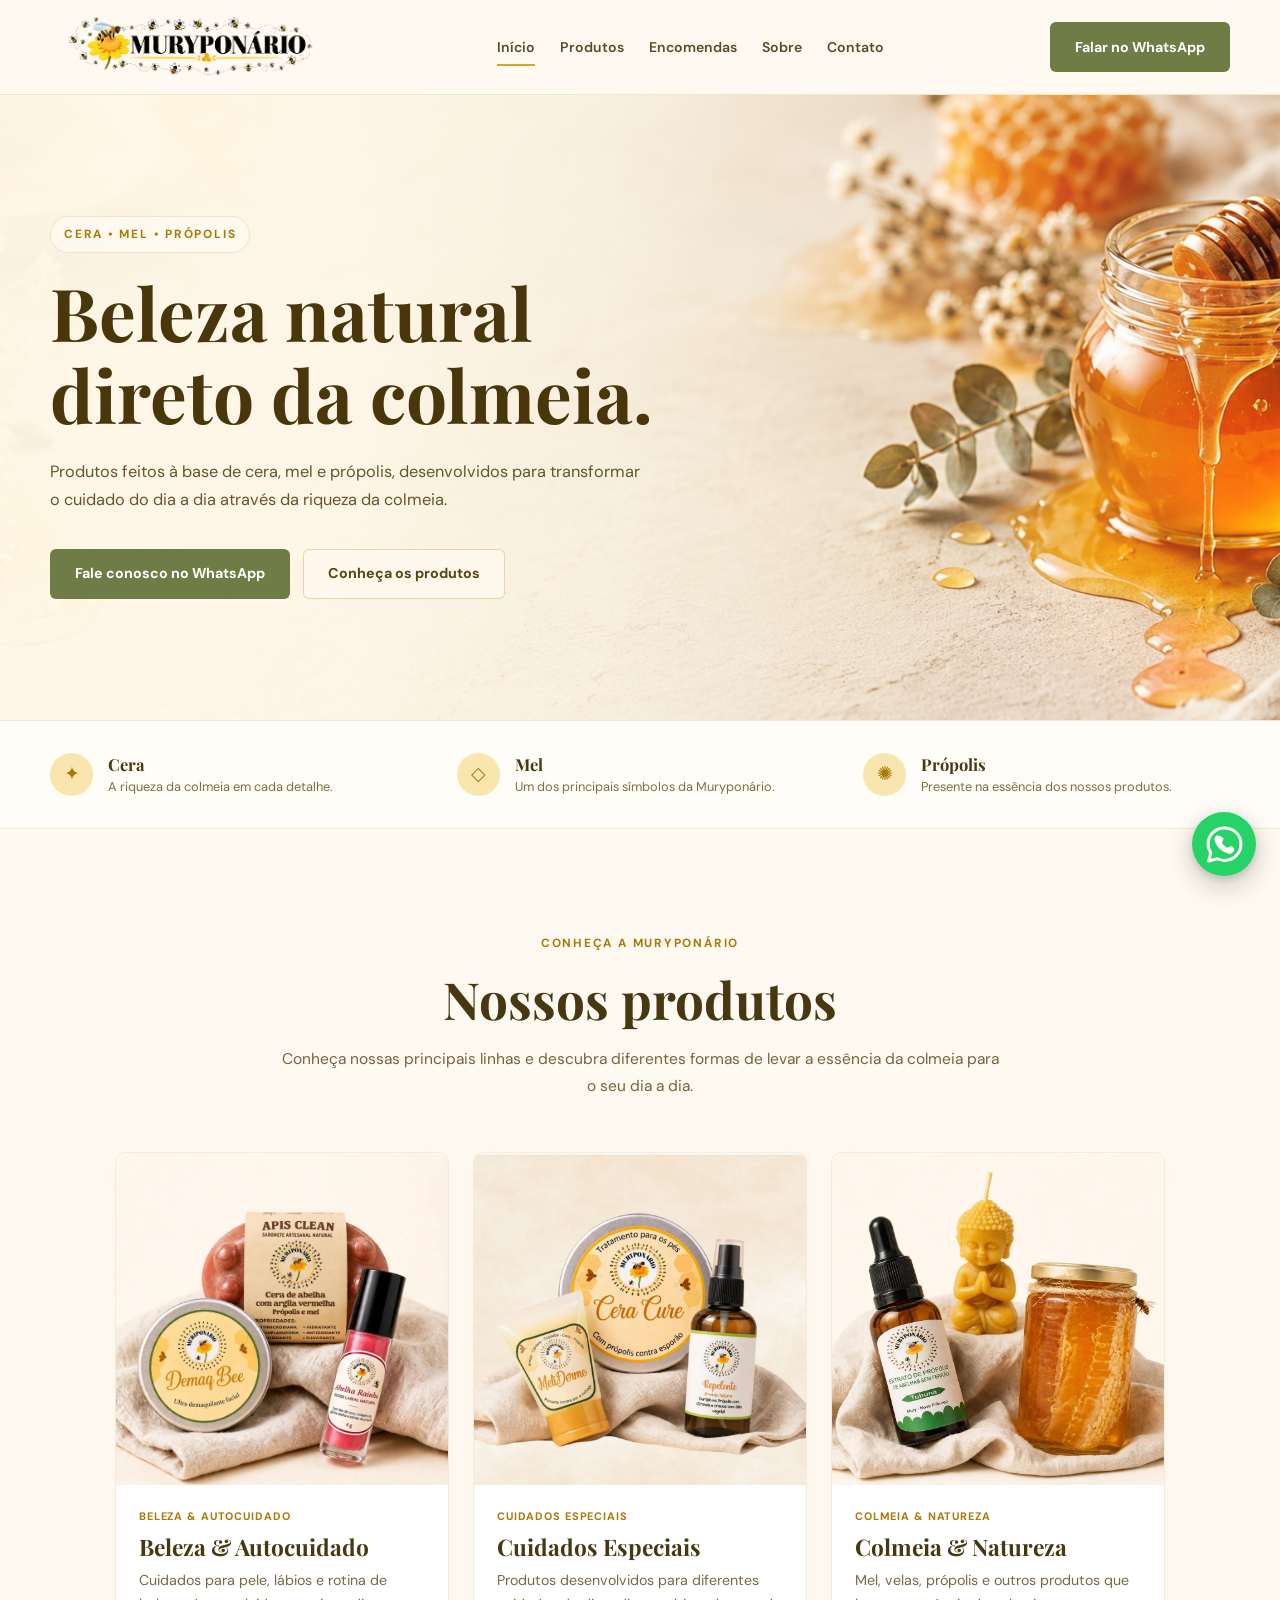
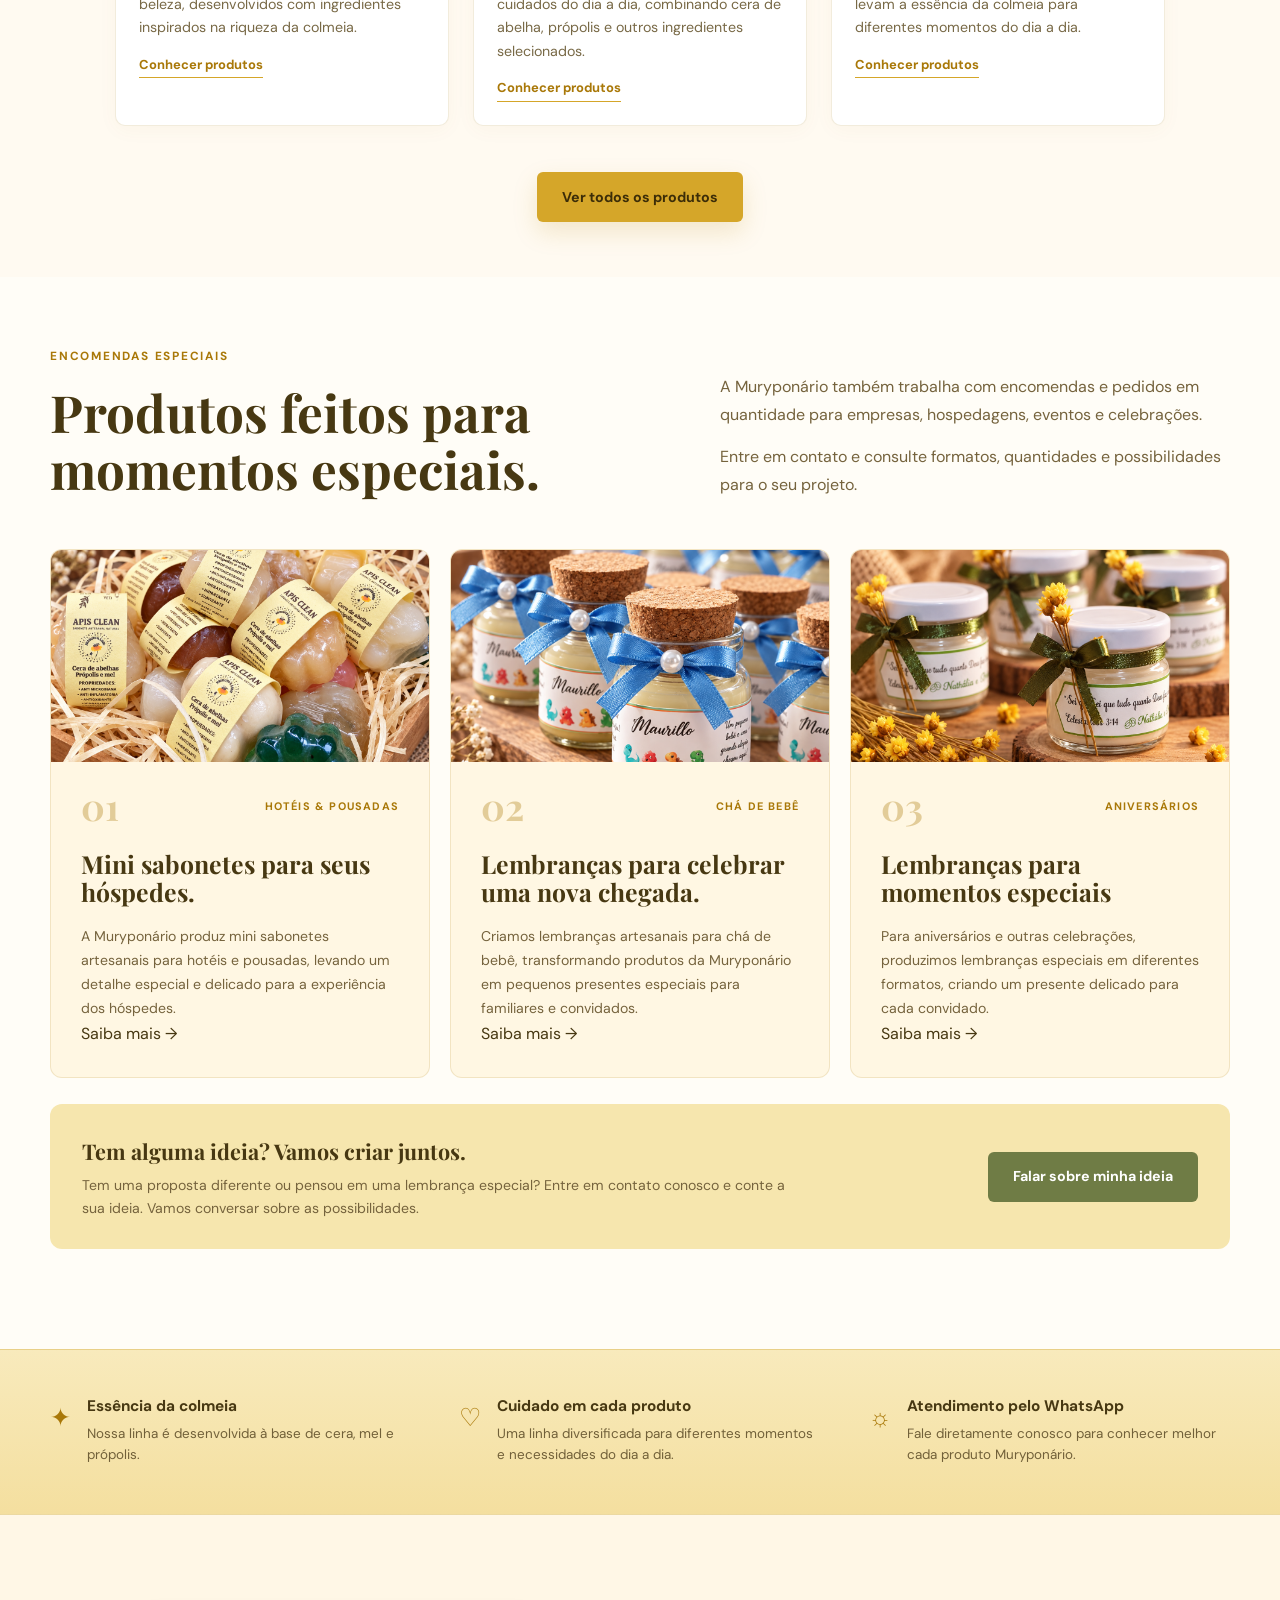
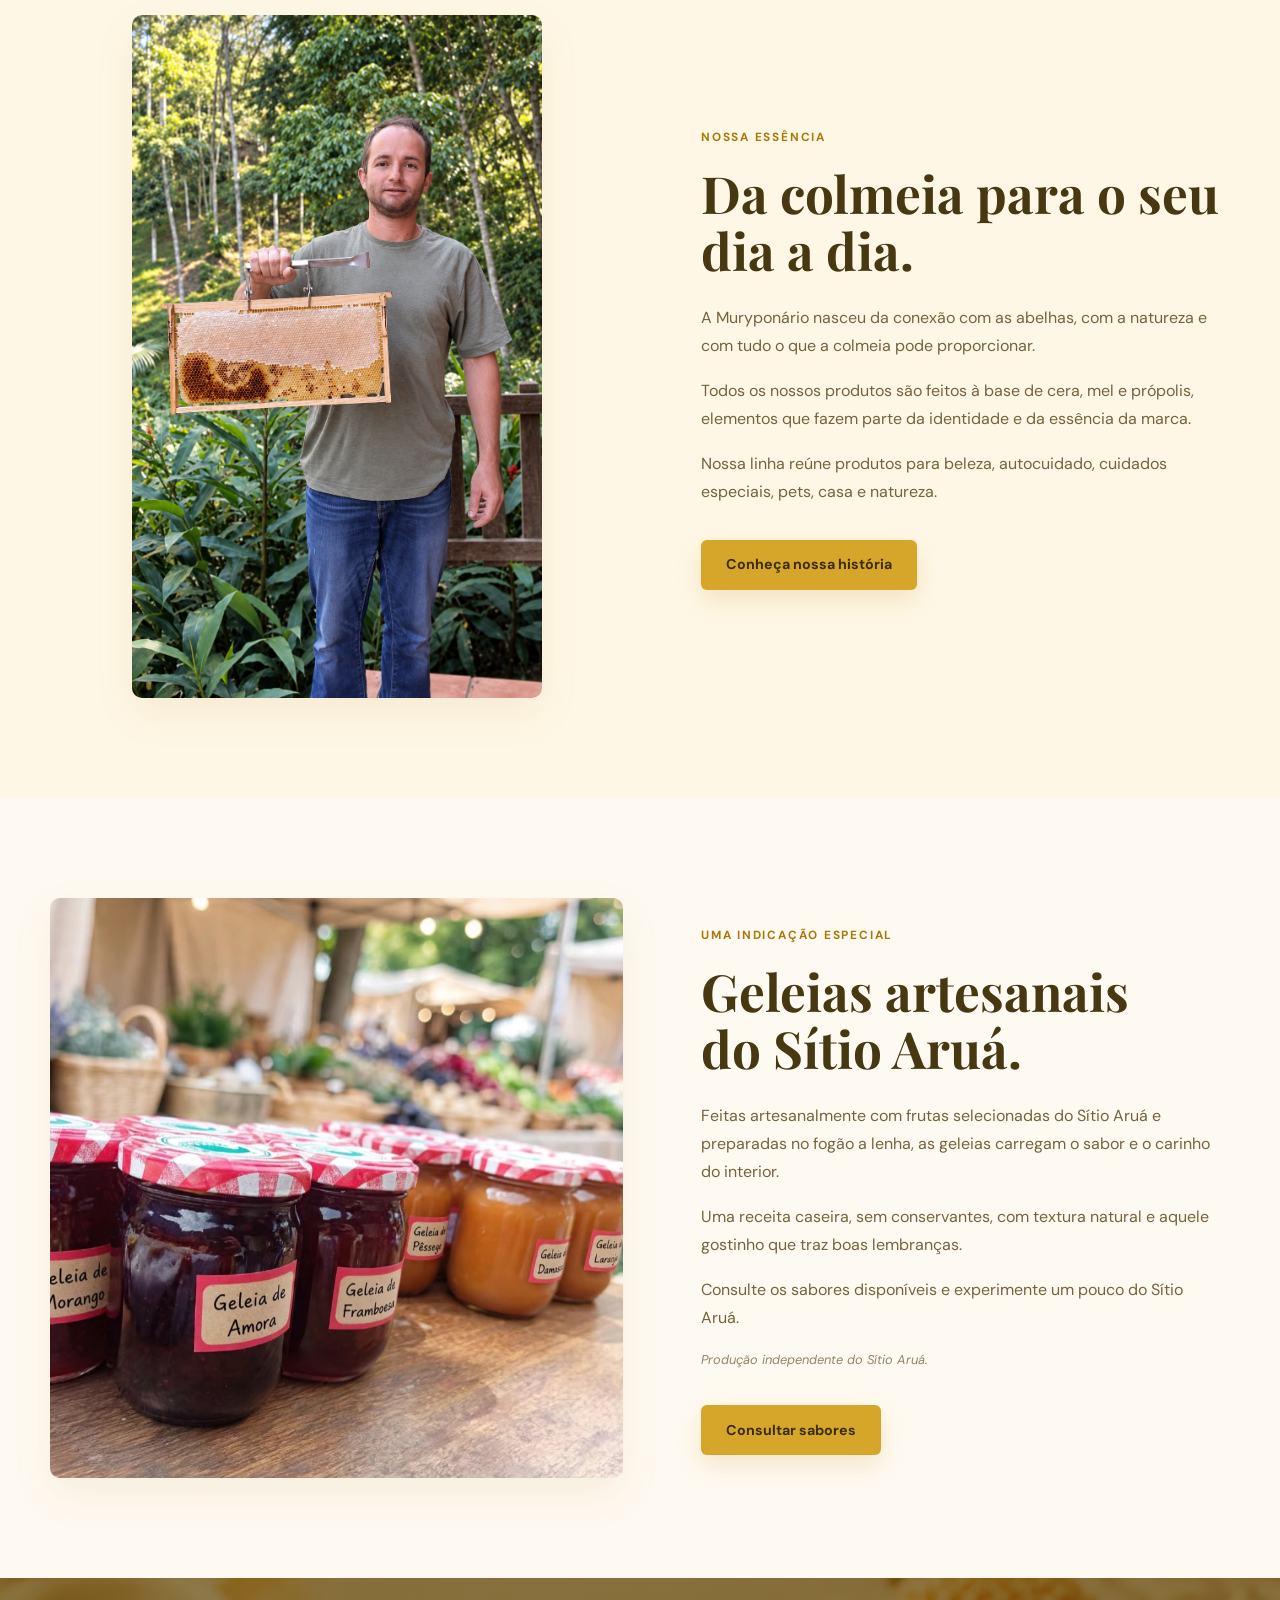
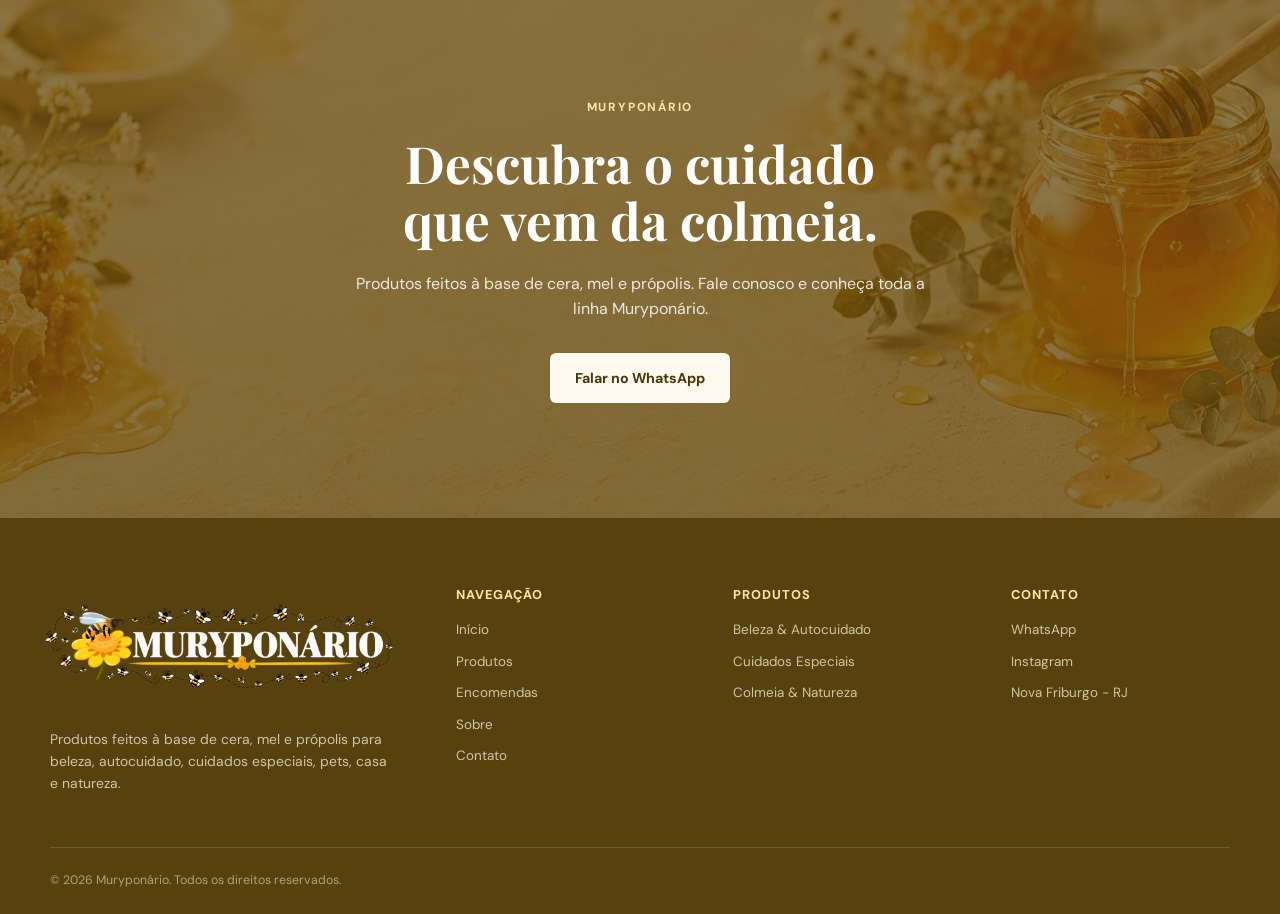
==== index.html @ 86a86009 "Publica nova versão do site Muryponário" ====
<!DOCTYPE html>
<html lang="pt-BR">

<head>

  <meta charset="UTF-8">

  <meta
    name="viewport"
    content="width=device-width, initial-scale=1.0"
  >

  <title>
    Muryponário | Produtos à base de cera, mel e própolis
  </title>

  <meta
    name="description"
    content="Conheça a Muryponário. Produtos feitos à base de cera, mel e própolis para beleza, autocuidado, cuidados especiais, pets, casa e natureza. Também aceitamos encomendas especiais."
  >

  <meta
    name="theme-color"
    content="#fffaf1"
  >


  <!-- =====================================
       FAVICON
  ====================================== -->

  <link
    rel="icon"
    type="image/png"
    href="imagens/favicon-muryponario.png"
  >

  <link
    rel="apple-touch-icon"
    href="imagens/favicon-muryponario.png"
  >


  <!-- =====================================
       OPEN GRAPH
  ====================================== -->

  <meta
    property="og:type"
    content="website"
  >

  <meta
    property="og:locale"
    content="pt_BR"
  >

  <meta
    property="og:site_name"
    content="Muryponário"
  >

  <meta
    property="og:title"
    content="Muryponário | Beleza natural direto da colmeia"
  >

  <meta
    property="og:description"
    content="Produtos feitos à base de cera, mel e própolis para beleza, autocuidado, cuidados especiais, pets, casa e natureza."
  >

  <meta
    property="og:image"
    content="https://SEU-DOMINIO.com.br/imagens/muryponario-compartilhamento.jpg"
  >


  <!-- =====================================
       TWITTER / X
  ====================================== -->

  <meta
    name="twitter:card"
    content="summary_large_image"
  >

  <meta
    name="twitter:title"
    content="Muryponário | Beleza natural direto da colmeia"
  >

  <meta
    name="twitter:description"
    content="Produtos feitos à base de cera, mel e própolis para beleza, autocuidado, cuidados especiais, pets, casa e natureza."
  >

  <meta
    name="twitter:image"
    content="https://SEU-DOMINIO.com.br/imagens/muryponario-compartilhamento.jpg"
  >


  <!-- =====================================
       FONTES
  ====================================== -->

  <link
    rel="preconnect"
    href="https://fonts.googleapis.com"
  >

  <link
    rel="preconnect"
    href="https://fonts.gstatic.com"
    crossorigin
  >

  <link
    href="https://fonts.googleapis.com/css2?family=DM+Sans:wght@400;500;600;700&family=Playfair+Display:wght@500;600;700&display=swap"
    rel="stylesheet"
  >


  <!-- =====================================
       CSS
  ====================================== -->

  <link
    rel="stylesheet"
    href="style.css"
  >


  <!-- =====================================
       AJUSTES EXCLUSIVOS DO INDEX NO MOBILE
       Desktop permanece inalterado
  ====================================== -->

  <style>

    .mobile-swipe-hint {
      display: none;
    }

    @media (max-width: 650px) {

      body {
        overflow-x: hidden;
      }


      /* =====================================
         HEADER MAIS COMPACTO
      ====================================== */

      .header-container {
        min-height: 72px;
      }

      .logo {
        width: 180px;
        max-height: 62px;
      }

      .menu-toggle {
        width: 38px;
        height: 38px;
      }

      .menu-toggle span {
        width: 23px;
        margin: 4px auto;
      }

      .nav.mobile-open {
        top: 72px;
        gap: 0;
        padding: 14px 20px 18px;
      }

      .nav.mobile-open .nav-link {
        width: 100%;
        padding: 11px 0;
        border-bottom: 1px solid rgba(166, 120, 8, 0.10);
      }


      /* =====================================
         HERO MAIS CURTO
      ====================================== */

      .hero {
        min-height: 560px;
      }

      .hero-image {
        object-position: 64% center;
      }

      .hero-content {
        padding-bottom: 24px;
      }

      .hero-text {
        width: 100%;
        padding: 195px 0 0;
      }

      .hero-eyebrow {
        margin-bottom: 13px;
        padding: 6px 11px;
        font-size: 0.66rem;
      }

      .hero h1 {
        margin-bottom: 15px;
        font-size: clamp(2.65rem, 11vw, 3.25rem);
        line-height: 1.02;
      }

      .hero-description {
        max-width: 100%;
        font-size: 0.91rem;
        line-height: 1.58;
      }

      .hero-buttons {
        gap: 8px;
        margin-top: 20px;
      }

      .hero-buttons .btn {
        min-height: 46px;
        width: 100%;
        padding: 0 17px;
        font-size: 0.82rem;
      }


      /* =====================================
         CERA / MEL / PRÓPOLIS
         UMA FAIXA COMPACTA
      ====================================== */

      .brand-formula {
        padding: 22px 0;
      }

      .brand-formula-content {
        grid-template-columns: repeat(3, minmax(0, 1fr));
        gap: 0;
      }

      .formula-item {
        min-width: 0;
        flex-direction: column;
        justify-content: center;
        gap: 7px;
        padding: 0 9px;
        text-align: center;
      }

      .formula-item:not(:last-child) {
        border-right: 1px solid rgba(166, 120, 8, 0.14);
      }

      .formula-icon {
        width: 34px;
        height: 34px;
        flex-basis: 34px;
        font-size: 0.96rem;
      }

      .formula-item strong {
        font-size: 0.92rem;
      }

      .formula-item span:last-child {
        display: none;
      }


      /* =====================================
         ESPAÇAMENTO GERAL
      ====================================== */

      .section {
        padding: 52px 0;
      }

      .section-heading {
        margin-bottom: 26px;
      }

      .section-heading .eyebrow {
        margin-bottom: 10px;
      }

      .section-heading h2 {
        margin-bottom: 12px;
        font-size: 2.45rem;
        line-height: 1.06;
      }

      .section-heading p {
        max-width: 95%;
        margin-left: auto;
        margin-right: auto;
        font-size: 0.9rem;
        line-height: 1.6;
      }


      /* =====================================
         DICA DE ARRASTAR
      ====================================== */

      .mobile-swipe-hint {
        display: block;
        margin: -9px 0 14px;
        color: var(--gold-dark);
        font-size: 0.7rem;
        font-weight: 700;
        letter-spacing: 0.07em;
        text-align: right;
        text-transform: uppercase;
      }


      /* =====================================
         NOSSOS PRODUTOS
         CARROSSEL HORIZONTAL NATIVO
      ====================================== */

      .products-highlight {
        padding-bottom: 44px;
      }

      .home-products-three {
        display: flex;
        grid-template-columns: none;
        gap: 14px;
        max-width: none;
        margin: 0;
        padding: 2px 10vw 12px 1px;

        overflow-x: auto;
        overflow-y: hidden;

        scroll-snap-type: x mandatory;
        scroll-padding-left: 1px;

        -webkit-overflow-scrolling: touch;

        scrollbar-width: none;
      }

      .home-products-three::-webkit-scrollbar {
        display: none;
      }

      .home-products-three .product-card {
        flex: 0 0 83%;

        scroll-snap-align: start;

        border-radius: 10px;
      }

      .home-products-three .product-image-wrapper {
        height: 230px;

        aspect-ratio: auto;
      }

      .home-products-three .product-image {
        width: 100%;
        height: 100%;

        object-fit: cover;
      }

      .home-products-three .product-info {
        padding: 19px 18px 21px;
      }

      .home-products-three .product-category {
        margin-bottom: 6px;

        font-size: 0.61rem;
      }

      .home-products-three .product-info h3 {
        margin-bottom: 8px;

        font-size: 1.45rem;
      }

      .home-products-three .product-info p {
        min-height: 0;

        margin-bottom: 0;

        font-size: 0.82rem;

        line-height: 1.55;

        display: -webkit-box;

        -webkit-line-clamp: 3;
        line-clamp: 3;

        -webkit-box-orient: vertical;

        overflow: hidden;
      }

      .home-products-three .product-link {
        margin-top: 12px;

        font-size: 0.77rem;
      }

      .products-highlight .section-button {
        margin-top: 22px;
      }

      .products-highlight .section-button .btn {
        width: 100%;

        min-height: 48px;
      }


      /* =====================================
         ENCOMENDAS
         CARROSSEL HORIZONTAL NATIVO
      ====================================== */

      .orders-section {
        padding-top: 50px;
        padding-bottom: 48px;
      }

      .orders-header {
        gap: 14px;

        margin-bottom: 26px;
      }

      .orders-header .eyebrow {
        margin-bottom: 10px;
      }

      .orders-header h2 {
        font-size: 2.5rem;

        line-height: 1.06;
      }

      .orders-intro p {
        margin-bottom: 9px;

        font-size: 0.89rem;

        line-height: 1.58;
      }

      .orders-grid {
        display: flex;

        grid-template-columns: none;

        gap: 14px;

        margin: 0;

        padding: 2px 10vw 12px 1px;

        overflow-x: auto;
        overflow-y: hidden;

        scroll-snap-type: x mandatory;
        scroll-padding-left: 1px;

        -webkit-overflow-scrolling: touch;

        scrollbar-width: none;
      }

      .orders-grid::-webkit-scrollbar {
        display: none;
      }

      .order-card,
      .order-card:last-child {
        flex: 0 0 84%;

        grid-column: auto;

        min-height: 0;

        scroll-snap-align: start;

        border-radius: 10px;
      }

      .order-card-image-wrapper {
        height: 205px;

        aspect-ratio: auto;
      }

      .order-card-image {
        width: 100%;
        height: 100%;

        object-fit: cover;
      }

      .order-card-content {
        padding: 19px 18px 21px;
      }

      .order-card-top {
        margin-bottom: 15px;
      }

      .order-number {
        font-size: 1.8rem;
      }

      .order-label {
        font-size: 0.61rem;
      }

      .order-card h3 {
        margin-bottom: 11px;

        font-size: 1.5rem;

        line-height: 1.08;
      }

      .order-card p {
        font-size: 0.82rem;

        line-height: 1.55;
      }

      .order-card-link {
        margin-top: 12px;

        font-size: 0.79rem;
      }

      .orders-cta {
        margin-top: 22px;

        gap: 16px;

        padding: 22px 20px;

        border-radius: 10px;
      }

      .orders-cta-text {
        gap: 5px;
      }

      .orders-cta-text strong {
        font-size: 1.22rem;

        line-height: 1.25;
      }

      .orders-cta-text span {
        font-size: 0.82rem;

        line-height: 1.55;
      }

      .orders-cta .btn {
        min-height: 48px;

        font-size: 0.82rem;
      }


      /* =====================================
         BENEFÍCIOS MAIS COMPACTOS
      ====================================== */

      .benefits {
        padding: 30px 0;
      }

      .benefits-grid {
        gap: 20px;
      }

      .benefit-item {
        gap: 12px;
      }

      .benefit-icon {
        width: 30px;

        font-size: 1.2rem;

        text-align: center;
      }

      .benefit-item h3 {
        margin-bottom: 3px;

        font-size: 0.91rem;
      }

      .benefit-item p {
        font-size: 0.78rem;

        line-height: 1.5;
      }


      /* =====================================
         SOBRE NA HOME
         TEXTO PRIMEIRO + VÍDEO COMPACTO
      ====================================== */

      #sobre {
        padding-top: 50px;
        padding-bottom: 50px;
      }

      #sobre .about-grid {
        display: flex;

        flex-direction: column;

        gap: 25px;
      }

      #sobre .about-content {
        order: 1;

        max-width: none;
      }

      #sobre .about-video-wrapper {
        order: 2;

        width: 100%;
        max-width: 100%;

        min-height: 0;
        height: 265px;

        margin: 0;

        border-radius: 10px;
      }

      #sobre .about-video {
        width: 100%;
        height: 100%;

        object-fit: cover;
        object-position: center;
      }

      #sobre .about-content .eyebrow {
        margin-bottom: 10px;
      }

      #sobre .about-content h2 {
        margin-bottom: 15px;

        font-size: 2.45rem;

        line-height: 1.06;
      }

      #sobre .about-content p {
        margin-bottom: 11px;

        font-size: 0.89rem;

        line-height: 1.6;
      }

      #sobre .about-content .btn {
        width: 100%;

        min-height: 48px;

        margin-top: 10px;
      }


      /* =====================================
         SÍTIO ARUÁ
         TEXTO PRIMEIRO + FOTO MENOR
      ====================================== */

      .arua-section {
        padding-top: 50px;
        padding-bottom: 50px;
      }

      .arua-section .about-grid {
        display: flex;

        flex-direction: column;

        gap: 24px;
      }

      .arua-section .about-content {
        order: 1;

        max-width: none;
      }

      .arua-section .about-image-wrapper {
        order: 2;

        width: 100%;

        min-height: 0;
        height: 270px;

        margin: 0;

        border-radius: 10px;
      }

      .arua-section .about-image {
        width: 100%;
        height: 100%;

        object-fit: cover;
        object-position: center;
      }

      .arua-section .about-content .eyebrow {
        margin-bottom: 10px;
      }

      .arua-section .about-content h2 {
        margin-bottom: 15px;

        font-size: 2.4rem;

        line-height: 1.06;
      }

      .arua-section .about-content p {
        margin-bottom: 10px;

        font-size: 0.89rem;

        line-height: 1.58;
      }

      .arua-section .about-content .btn {
        width: 100%;

        min-height: 48px;

        margin-top: 9px;
      }


      /* =====================================
         CTA FINAL MAIS CURTO
      ====================================== */

      .final-cta {
        padding: 62px 0;
      }

      .final-cta .eyebrow {
        margin-bottom: 12px;
      }

      .final-cta h2 {
        margin-bottom: 14px;

        font-size: 2.55rem;

        line-height: 1.05;
      }

      .final-cta p {
        max-width: 92%;

        margin-bottom: 22px;

        font-size: 0.9rem;

        line-height: 1.6;
      }

      .final-cta .btn {
        width: min(100%, 330px);

        min-height: 48px;
      }


      /* =====================================
         FOOTER MAIS CURTO
      ====================================== */

      .footer {
        padding: 40px 0 18px;
      }

      .footer-grid {
        grid-template-columns: repeat(2, minmax(0, 1fr));

        gap: 26px 20px;

        padding-bottom: 28px;
      }

      .footer-brand {
        grid-column: 1 / -1;
      }

      .footer-logo {
        width: 215px;

        margin-left: -5px;
        margin-bottom: 11px;
      }

      .footer-brand p {
        max-width: 100%;

        font-size: 0.77rem;

        line-height: 1.52;
      }

      .footer-column {
        gap: 7px;
      }

      .footer-column h3 {
        margin-bottom: 3px;

        font-size: 0.69rem;
      }

      .footer-column a,
      .footer-column p {
        font-size: 0.75rem;

        line-height: 1.45;
      }

      .footer-column:last-child {
        grid-column: 1 / -1;

        flex-direction: row;
        flex-wrap: wrap;
        align-items: center;

        gap: 8px 18px;
      }

      .footer-column:last-child h3 {
        flex: 0 0 100%;
      }

      .footer-bottom {
        padding-top: 17px;
      }

      .footer-bottom p {
        font-size: 0.69rem;
      }


      /* =====================================
         WHATSAPP FLUTUANTE MENOR
      ====================================== */

      .floating-whatsapp {
        right: 14px;
        bottom: 16px;

        width: 50px;
        height: 50px;
      }

      .floating-whatsapp svg {
        width: 33px;
        height: 33px;
      }

    }

  </style>


</head>


<body>


  <!-- =====================================
       HEADER
  ====================================== -->

  <header class="header">

    <div class="container header-container">

      <a
        href="index.html"
        class="logo-link"
        aria-label="Muryponário - Página inicial"
      >

        <img
          src="imagens/logo-muryponario.png"
          alt="Muryponário"
          class="logo"
        >

      </a>


      <nav
        class="nav"
        id="nav"
      >

        <a
          href="index.html"
          class="nav-link active"
        >
          Início
        </a>

        <a
          href="produtos.html"
          class="nav-link"
        >
          Produtos
        </a>

        <a
          href="#encomendas"
          class="nav-link"
        >
          Encomendas
        </a>

        <a
          href="sobre.html"
          class="nav-link"
        >
          Sobre
        </a>

        <a
          href="contato.html"
          class="nav-link"
        >
          Contato
        </a>

      </nav>


      <a
        href="#"
        class="btn btn-whatsapp header-whatsapp js-whatsapp"
        target="_blank"
        rel="noopener noreferrer"
      >
        Falar no WhatsApp
      </a>


      <button
        class="menu-toggle"
        id="menuToggle"
        aria-label="Abrir menu"
        aria-expanded="false"
      >

        <span></span>
        <span></span>
        <span></span>

      </button>

    </div>

  </header>


  <main>


    <!-- =====================================
         HERO
    ====================================== -->

    <section class="hero">

      <img
        src="imagens/hero-muryponario.png"
        alt="Mel, favo de mel e flores representando a essência da Muryponário"
        class="hero-image"
      >

      <div class="hero-overlay"></div>


      <div class="container hero-content">

        <div class="hero-text">

          <span class="eyebrow hero-eyebrow">
            Cera • Mel • Própolis
          </span>


          <h1>
            Beleza natural<br>
            direto da colmeia.
          </h1>


          <p class="hero-description">
            Produtos feitos à base de cera, mel e própolis,
            desenvolvidos para transformar o cuidado do dia a dia
            através da riqueza da colmeia.
          </p>


          <div class="hero-buttons">

            <a
              href="#"
              class="btn btn-whatsapp js-whatsapp"
              target="_blank"
              rel="noopener noreferrer"
            >
              Fale conosco no WhatsApp
            </a>


            <a
              href="produtos.html"
              class="btn btn-secondary"
            >
              Conheça os produtos
            </a>

          </div>

        </div>

      </div>

    </section>


    <!-- =====================================
         CERA / MEL / PRÓPOLIS
    ====================================== -->

    <section class="brand-formula">

      <div class="container brand-formula-content">

        <div class="formula-item">

          <span class="formula-icon">
            ✦
          </span>

          <div>

            <strong>
              Cera
            </strong>

            <span>
              A riqueza da colmeia em cada detalhe.
            </span>

          </div>

        </div>


        <div class="formula-item">

          <span class="formula-icon">
            ◇
          </span>

          <div>

            <strong>
              Mel
            </strong>

            <span>
              Um dos principais símbolos da Muryponário.
            </span>

          </div>

        </div>


        <div class="formula-item">

          <span class="formula-icon">
            ✺
          </span>

          <div>

            <strong>
              Própolis
            </strong>

            <span>
              Presente na essência dos nossos produtos.
            </span>

          </div>

        </div>

      </div>

    </section>


    <!-- =====================================
         NOSSOS PRODUTOS
    ====================================== -->

    <section class="section products-highlight">

      <div class="container">

        <div class="section-heading">

          <span class="eyebrow">
            Conheça a Muryponário
          </span>

          <h2>
            Nossos produtos
          </h2>

          <p>
            Conheça nossas principais linhas e descubra
            diferentes formas de levar a essência da colmeia
            para o seu dia a dia.
          </p>

        </div>


        <p class="mobile-swipe-hint">
          Deslize para ver mais →
        </p>


        <div class="product-grid home-products home-products-three">


          <!-- =====================================
               BELEZA & AUTOCUIDADO
          ====================================== -->

          <article class="product-card">

            <div class="product-image-wrapper">

              <img
                src="imagens/beleza-autocuidado.jpg"
                alt="Produtos da linha Beleza e Autocuidado Muryponário"
                class="product-image"
                loading="lazy"
              >

            </div>


            <div class="product-info">

              <span class="product-category">
                Beleza & Autocuidado
              </span>

              <h3>
                Beleza & Autocuidado
              </h3>

              <p>
                Cuidados para pele, lábios e rotina de beleza,
                desenvolvidos com ingredientes inspirados
                na riqueza da colmeia.
              </p>

              <a
                href="produtos.html?categoria=beleza"
                class="product-link"
              >
                Conhecer produtos
              </a>

            </div>

          </article>


          <!-- =====================================
               CUIDADOS ESPECIAIS
          ====================================== -->

          <article class="product-card">

            <div class="product-image-wrapper">

              <img
                src="imagens/cuidados-especiais.jpg"
                alt="Produtos da linha Cuidados Especiais Muryponário"
                class="product-image"
                loading="lazy"
              >

            </div>


            <div class="product-info">

              <span class="product-category">
                Cuidados Especiais
              </span>

              <h3>
                Cuidados Especiais
              </h3>

              <p>
                Produtos desenvolvidos para diferentes cuidados
                do dia a dia, combinando cera de abelha,
                própolis e outros ingredientes selecionados.
              </p>

              <a
                href="produtos.html?categoria=cuidados"
                class="product-link"
              >
                Conhecer produtos
              </a>

            </div>

          </article>


          <!-- =====================================
               COLMEIA & NATUREZA
          ====================================== -->

          <article class="product-card">

            <div class="product-image-wrapper">

              <img
                src="imagens/colmeia-natureza.jpg"
                alt="Mel puro Muryponário"
                class="product-image"
                loading="lazy"
              >

            </div>


            <div class="product-info">

              <span class="product-category">
                Colmeia & Natureza
              </span>

              <h3>
                Colmeia & Natureza
              </h3>

              <p>
                Mel, velas, própolis e outros produtos
                que levam a essência da colmeia para
                diferentes momentos do dia a dia.
              </p>

              <a
                href="produtos.html?categoria=colmeia"
                class="product-link"
              >
                Conhecer produtos
              </a>

            </div>

          </article>

        </div>


        <div class="section-button">

          <a
            href="produtos.html"
            class="btn btn-gold"
          >
            Ver todos os produtos
          </a>

        </div>

      </div>

    </section>


    <!-- =====================================
         ENCOMENDAS
    ====================================== -->

    <section
      class="section orders-section"
      id="encomendas"
    >

      <div class="container">

        <div class="orders-header">

          <div>

            <span class="eyebrow">
              Encomendas especiais
            </span>

            <h2>
              Produtos feitos para<br>
              momentos especiais.
            </h2>

          </div>


          <div class="orders-intro">

            <p>
              A Muryponário também trabalha com encomendas
              e pedidos em quantidade para empresas,
              hospedagens, eventos e celebrações.
            </p>

            <p>
              Entre em contato e consulte formatos,
              quantidades e possibilidades para o seu projeto.
            </p>

          </div>

        </div>


        <p class="mobile-swipe-hint">
          Deslize para ver mais →
        </p>


        <div class="orders-grid">


          <!-- =====================================
               HOTÉIS
          ====================================== -->

          <article class="order-card">

            <div class="order-card-image-wrapper">

              <img
                src="imagens/encomenda-hoteis.jpg"
                alt="Mini sabonetes artesanais para hotéis e pousadas"
                class="order-card-image"
                loading="lazy"
              >

            </div>


            <div class="order-card-content">

              <div class="order-card-top">

                <span class="order-number">
                  01
                </span>

                <span class="order-label">
                  Hotéis & Pousadas
                </span>

              </div>


              <h3>
                Mini sabonetes para seus hóspedes.
              </h3>


              <p>
                A Muryponário produz mini sabonetes artesanais
                para hotéis e pousadas, levando um detalhe especial
                e delicado para a experiência dos hóspedes.
              </p>


              <a
                href="#"
                class="order-card-link js-whatsapp-order-detail"
                data-order="Hotéis & Pousadas"
                target="_blank"
                rel="noopener noreferrer"
              >
                Saiba mais
                <span aria-hidden="true">→</span>
              </a>

            </div>

          </article>


          <!-- =====================================
               CHÁ DE BEBÊ
          ====================================== -->

          <article class="order-card">

            <div class="order-card-image-wrapper">

              <img
                src="imagens/encomenda-cha-bebe.jpg"
                alt="Lembranças artesanais para chá de bebê"
                class="order-card-image"
                loading="lazy"
              >

            </div>


            <div class="order-card-content">

              <div class="order-card-top">

                <span class="order-number">
                  02
                </span>

                <span class="order-label">
                  Chá de Bebê
                </span>

              </div>


              <h3>
                Lembranças para celebrar uma nova chegada.
              </h3>


              <p>
                Criamos lembranças artesanais para chá de bebê,
                transformando produtos da Muryponário em pequenos
                presentes especiais para familiares e convidados.
              </p>


              <a
                href="#"
                class="order-card-link js-whatsapp-order-detail"
                data-order="Chá de Bebê"
                target="_blank"
                rel="noopener noreferrer"
              >
                Saiba mais
                <span aria-hidden="true">→</span>
              </a>

            </div>

          </article>


          <!-- =====================================
               ANIVERSÁRIOS
          ====================================== -->

          <article class="order-card">

            <div class="order-card-image-wrapper">

              <img
                src="imagens/encomenda-aniversario.jpg"
                alt="Lembranças artesanais para aniversários"
                class="order-card-image"
                loading="lazy"
              >

            </div>


            <div class="order-card-content">

              <div class="order-card-top">

                <span class="order-number">
                  03
                </span>

                <span class="order-label">
                  Aniversários
                </span>

              </div>


              <h3>
                Lembranças para momentos especiais
              </h3>


              <p>
                Para aniversários e outras celebrações,
                produzimos lembranças especiais em diferentes formatos,
                criando um presente delicado para cada convidado.
              </p>


              <a
                href="#"
                class="order-card-link js-whatsapp-order-detail"
                data-order="Aniversários"
                target="_blank"
                rel="noopener noreferrer"
              >
                Saiba mais
                <span aria-hidden="true">→</span>
              </a>

            </div>

          </article>

        </div>


        <!-- =====================================
             CTA PARA OUTRAS IDEIAS
        ====================================== -->

        <div class="orders-cta">

          <div class="orders-cta-text">

            <strong>
              Tem alguma ideia? Vamos criar juntos.
            </strong>

            <span>
              Tem uma proposta diferente ou pensou em uma lembrança especial?
              Entre em contato conosco e conte a sua ideia.
              Vamos conversar sobre as possibilidades.
            </span>

          </div>


          <a
            href="#"
            class="btn btn-whatsapp js-whatsapp-order"
            target="_blank"
            rel="noopener noreferrer"
          >
            Falar sobre minha ideia
          </a>

        </div>

      </div>

    </section>


    <!-- =====================================
         BENEFÍCIOS
    ====================================== -->

    <section class="benefits">

      <div class="container benefits-grid">

        <div class="benefit-item">

          <span class="benefit-icon">
            ✦
          </span>

          <div>

            <h3>
              Essência da colmeia
            </h3>

            <p>
              Nossa linha é desenvolvida à base
              de cera, mel e própolis.
            </p>

          </div>

        </div>


        <div class="benefit-item">

          <span class="benefit-icon">
            ♡
          </span>

          <div>

            <h3>
              Cuidado em cada produto
            </h3>

            <p>
              Uma linha diversificada para diferentes
              momentos e necessidades do dia a dia.
            </p>

          </div>

        </div>


        <div class="benefit-item">

          <span class="benefit-icon">
            ☼
          </span>

          <div>

            <h3>
              Atendimento pelo WhatsApp
            </h3>

            <p>
              Fale diretamente conosco para conhecer
              melhor cada produto Muryponário.
            </p>

          </div>

        </div>

      </div>

    </section>


    <!-- =====================================
         SOBRE / VÍDEO
    ====================================== -->

    <section
      class="section about-section"
      id="sobre"
    >

      <div class="container about-grid">


        <div class="about-image-wrapper about-video-wrapper">

          <video
            class="about-video"
            autoplay
            muted
            loop
            playsinline
            preload="metadata"
            poster="imagens/sobre-muryponario.jpg"
            aria-label="Vídeo da colmeia da Muryponário"
          >

            <source
              src="videos/muryponario-colmeia.mp4"
              type="video/mp4"
            >

            Seu navegador não suporta vídeos em HTML5.

          </video>

        </div>


        <div class="about-content">

          <span class="eyebrow">
            Nossa essência
          </span>


          <h2>
            Da colmeia para
            o seu dia a dia.
          </h2>


          <p>
            A Muryponário nasceu da conexão com as abelhas,
            com a natureza e com tudo o que a colmeia
            pode proporcionar.
          </p>


          <p>
            Todos os nossos produtos são feitos à base
            de cera, mel e própolis, elementos que fazem
            parte da identidade e da essência da marca.
          </p>


          <p>
            Nossa linha reúne produtos para beleza,
            autocuidado, cuidados especiais, pets,
            casa e natureza.
          </p>


          <a
            href="sobre.html"
            class="btn btn-gold"
          >
            Conheça nossa história
          </a>

        </div>

      </div>

    </section>


    <!-- =====================================
         SÍTIO ARUÁ
    ====================================== -->

    <section class="section about-section arua-section">

      <div class="container about-grid">

        <div class="about-image-wrapper">

          <img
            src="imagens/geleia-sitio-arua.jpg"
            alt="Geleias artesanais do Sítio Aruá"
            class="about-image"
            loading="lazy"
          >

        </div>


        <div class="about-content">

          <span class="eyebrow">
            Uma indicação especial
          </span>


          <h2>
            Geleias artesanais<br>
            do Sítio Aruá.
          </h2>


          <p>
            Feitas artesanalmente com frutas selecionadas
            do Sítio Aruá e preparadas no fogão a lenha,
            as geleias carregam o sabor e o carinho do interior.
          </p>


          <p>
            Uma receita caseira, sem conservantes,
            com textura natural e aquele gostinho
            que traz boas lembranças.
          </p>


          <p>
            Consulte os sabores disponíveis e experimente
            um pouco do Sítio Aruá.
          </p>


          <p class="arua-disclaimer">
            Produção independente do Sítio Aruá.
          </p>


          <a
            href="https://wa.me/5522981312350?text=Olá!%20Vim%20pelo%20site%20da%20Muryponário%20e%20gostaria%20de%20consultar%20os%20sabores%20de%20geleia%20disponíveis"
            class="btn btn-gold"
            target="_blank"
            rel="noopener noreferrer"
          >
            Consultar sabores
          </a>

        </div>

      </div>

    </section>


    <!-- =====================================
         CTA FINAL
    ====================================== -->

    <section class="final-cta">

      <div class="container final-cta-content">

        <span class="eyebrow eyebrow-light">
          Muryponário
        </span>

        <h2>
          Descubra o cuidado<br>
          que vem da colmeia.
        </h2>

        <p>
          Produtos feitos à base de cera, mel e própolis.
          Fale conosco e conheça toda a linha Muryponário.
        </p>

        <a
          href="#"
          class="btn btn-light js-whatsapp"
          target="_blank"
          rel="noopener noreferrer"
        >
          Falar no WhatsApp
        </a>

      </div>

    </section>


  </main>


  <!-- =====================================
       FOOTER
  ====================================== -->

  <footer
    class="footer"
    id="contato"
  >

    <div class="container footer-grid">

      <div class="footer-brand">

        <img
          src="imagens/logo-muryponario-branco.png"
          alt="Muryponário"
          class="footer-logo"
        >

        <p>
          Produtos feitos à base de cera, mel e própolis
          para beleza, autocuidado, cuidados especiais,
          pets, casa e natureza.
        </p>

      </div>


      <div class="footer-column">

        <h3>
          Navegação
        </h3>

        <a href="index.html">
          Início
        </a>

        <a href="produtos.html">
          Produtos
        </a>

        <a href="#encomendas">
          Encomendas
        </a>

        <a href="sobre.html">
          Sobre
        </a>

        <a href="contato.html">
          Contato
        </a>

      </div>


      <div class="footer-column">

        <h3>
          Produtos
        </h3>

        <a href="produtos.html?categoria=beleza">
          Beleza & Autocuidado
        </a>

        <a href="produtos.html?categoria=cuidados">
          Cuidados Especiais
        </a>

        <a href="produtos.html?categoria=colmeia">
          Colmeia & Natureza
        </a>

      </div>


      <div class="footer-column">

        <h3>
          Contato
        </h3>

        <a
          href="#"
          class="js-whatsapp"
          target="_blank"
          rel="noopener noreferrer"
        >
          WhatsApp
        </a>

        <a
          href="https://www.instagram.com/muryponario/"
          target="_blank"
          rel="noopener noreferrer"
        >
          Instagram
        </a>

        <p>
          Nova Friburgo - RJ
        </p>

      </div>

    </div>


    <div class="container footer-bottom">

      <p>
        © <span id="currentYear"></span>
        Muryponário. Todos os direitos reservados.
      </p>

    </div>

  </footer>


  <!-- =====================================
       WHATSAPP FLUTUANTE
  ====================================== -->

  <a
    href="#"
    class="floating-whatsapp js-whatsapp"
    target="_blank"
    rel="noopener noreferrer"
    aria-label="Falar com a Muryponário pelo WhatsApp"
  >

    <svg
      viewBox="0 0 64 64"
      aria-hidden="true"
      focusable="false"
    >

      <path
        class="whatsapp-bubble"
        d="M32 7.5C18.4 7.5 7.5 18.1 7.5 31.2c0 4.7 1.4 9.1 4 12.8L8.5 56.5l12.8-3.3c3.3 1.6 6.9 2.5 10.7 2.5 13.6 0 24.5-10.7 24.5-24.5S45.6 7.5 32 7.5Z"
      />

      <path
        class="whatsapp-phone"
        d="M23.1 19.7c.7-.7 1.8-.8 2.6-.3l3.7 2.4c.9.6 1.2 1.7.8 2.7l-1.7 4.1c-.3.7-.1 1.5.4 2.1 1.8 2.2 3.8 4.1 6.1 5.7.6.4 1.4.5 2.1.2l3.9-1.9c1-.5 2.1-.2 2.8.6l2.6 3.5c.6.8.5 1.9-.2 2.7l-2.2 2.4c-1.6 1.7-4 2.4-6.2 1.8-9.7-2.6-17.3-9.8-20.5-19.2-.8-2.3-.2-4.8 1.4-6.5l2.4-2.3Z"
      />

    </svg>

  </a>


  <script src="script.js"></script>

</body>

</html>
---- style.css ----
/* ========================================
   RESET
======================================== */

* {
  margin: 0;
  padding: 0;
  box-sizing: border-box;
}

html {
  scroll-behavior: smooth;
}

body {
  font-family: "DM Sans", sans-serif;
  background: #fffaf1;
  color: #473812;
  line-height: 1.6;
}

img {
  width: 100%;
  display: block;
}

a {
  text-decoration: none;
  color: inherit;
}

button {
  font: inherit;
}

.container {
  width: min(1180px, calc(100% - 40px));
  margin: 0 auto;
}

#encomendas,
#sobre,
#contato {
  scroll-margin-top: 110px;
}


/* ========================================
   VARIÁVEIS
======================================== */

:root {
  --cream: #fffaf1;
  --cream-soft: #fff7e6;
  --cream-dark: #f7edcf;

  --gold: #d5a629;
  --gold-light: #ebc85c;
  --gold-soft: #f6e6ae;
  --gold-dark: #a97808;

  --text: #473812;
  --text-soft: #75633d;

  --olive: #6f7c45;
  --olive-dark: #5b6637;

  --white: #ffffff;

  --border: rgba(166, 120, 8, 0.15);

  --shadow: 0 16px 40px rgba(156, 111, 10, 0.11);
}


/* ========================================
   TIPOGRAFIA
======================================== */

h1,
h2,
h3 {
  font-family: "Playfair Display", serif;
  line-height: 1.12;
}

h1 {
  font-size: clamp(3rem, 5.7vw, 5.2rem);
}

h2 {
  font-size: clamp(2.15rem, 4vw, 3.55rem);
}

h3 {
  font-size: 1.42rem;
}

p {
  color: var(--text-soft);
}

.eyebrow {
  display: inline-block;
  margin-bottom: 18px;

  color: var(--gold-dark);

  font-size: 0.74rem;
  font-weight: 700;

  letter-spacing: 0.15em;
  text-transform: uppercase;
}

.eyebrow-light {
  color: #fce7a8;
}


/* ========================================
   BOTÕES
======================================== */

.btn {
  min-height: 50px;

  display: inline-flex;
  align-items: center;
  justify-content: center;

  padding: 0 24px;

  border: 1px solid transparent;
  border-radius: 6px;

  font-size: 0.89rem;
  font-weight: 700;

  transition:
    transform 0.2s ease,
    background-color 0.2s ease,
    border-color 0.2s ease,
    color 0.2s ease,
    box-shadow 0.2s ease;
}

.btn:hover {
  transform: translateY(-2px);
}

.btn-whatsapp {
  background: var(--olive);
  color: #ffffff;
}

.btn-whatsapp:hover {
  background: var(--olive-dark);
}

.btn-gold {
  background: var(--gold);
  color: #3c2d08;

  box-shadow:
    0 10px 25px rgba(177, 128, 12, 0.17);
}

.btn-gold:hover {
  background: var(--gold-light);
}

.btn-secondary {
  background: rgba(255, 250, 239, 0.84);
  color: #574418;

  border-color: rgba(170, 123, 13, 0.28);

  -webkit-backdrop-filter: blur(6px);
  backdrop-filter: blur(6px);
}

.btn-secondary:hover {
  background: #ffffff;
}

.btn-light {
  background: #fffaf0;
  color: #493709;
}


/* ========================================
   HEADER
======================================== */

.header {
  position: sticky;
  top: 0;
  z-index: 1000;

  background: rgba(255, 250, 241, 0.96);

  border-bottom: 1px solid var(--border);

  -webkit-backdrop-filter: blur(12px);
  backdrop-filter: blur(12px);
}

.header-container {
  min-height: 94px;

  display: flex;
  align-items: center;
  justify-content: space-between;

  gap: 20px;
}

.logo-link {
  display: flex;
  align-items: center;
  flex-shrink: 0;
}

.logo {
  width: 280px;
  height: auto;
  max-height: 84px;

  object-fit: contain;
}

.nav {
  display: flex;
  align-items: center;

  gap: 25px;
}

.nav-link {
  position: relative;

  color: #574b2d;

  font-size: 0.88rem;
  font-weight: 600;

  white-space: nowrap;
}

.nav-link::after {
  content: "";

  position: absolute;

  left: 0;
  bottom: -8px;

  width: 0;
  height: 2px;

  background: var(--gold);

  transition: width 0.2s ease;
}

.nav-link:hover::after,
.nav-link.active::after {
  width: 100%;
}

.header-whatsapp {
  flex-shrink: 0;
  white-space: nowrap;
}

.menu-toggle {
  display: none;

  width: 42px;
  height: 42px;

  border: 0;

  background: transparent;

  cursor: pointer;
}

.menu-toggle span {
  display: block;

  width: 25px;
  height: 2px;

  margin: 5px auto;

  background: var(--text);
}


/* ========================================
   HERO
======================================== */

.hero {
  position: relative;

  min-height: 625px;

  display: flex;
  align-items: center;

  overflow: hidden;

  background: #f7e8bb;
}

.hero-image {
  position: absolute;
  inset: 0;

  width: 100%;
  height: 100%;

  object-fit: cover;
  object-position: center;
}

.hero-overlay {
  position: absolute;
  inset: 0;

  z-index: 1;

  background:
    linear-gradient(
      90deg,
      rgba(255, 248, 232, 0.96) 0%,
      rgba(255, 248, 232, 0.91) 28%,
      rgba(255, 248, 232, 0.66) 48%,
      rgba(255, 248, 232, 0.12) 72%,
      rgba(255, 248, 232, 0.02) 100%
    );
}

.hero-content {
  position: relative;
  z-index: 2;
}

.hero-text {
  width: 54%;
  max-width: 630px;

  padding: 60px 0;
}

.hero-eyebrow {
  padding: 8px 13px;

  border: 1px solid rgba(176, 129, 16, 0.18);
  border-radius: 100px;

  background: rgba(255, 251, 242, 0.76);

  -webkit-backdrop-filter: blur(5px);
  backdrop-filter: blur(5px);
}

.hero h1 {
  margin-bottom: 23px;

  color: #49360b;
}

.hero-description {
  max-width: 590px;

  color: #66552d;

  font-size: 1.02rem;

  line-height: 1.75;
}

.hero-buttons {
  display: flex;

  gap: 13px;

  margin-top: 34px;
}


/* ========================================
   CERA / MEL / PRÓPOLIS
======================================== */

.brand-formula {
  padding: 30px 0;

  background: #fffdf7;

  border-top: 1px solid var(--border);
  border-bottom: 1px solid var(--border);
}

.brand-formula-content {
  display: grid;

  grid-template-columns: repeat(3, 1fr);

  gap: 40px;
}

.formula-item {
  display: flex;
  align-items: center;

  gap: 15px;
}

.formula-icon {
  width: 43px;
  height: 43px;

  flex: 0 0 43px;

  display: flex;
  align-items: center;
  justify-content: center;

  border-radius: 50%;

  background: #f8e6ae;

  color: var(--gold-dark);

  font-size: 1.2rem;
}

.formula-item div {
  display: flex;
  flex-direction: column;
}

.formula-item strong {
  color: var(--text);

  font-family: "Playfair Display", serif;

  font-size: 1.03rem;
}

.formula-item span:last-child {
  color: #806d44;

  font-size: 0.8rem;
}


/* ========================================
   SEÇÕES
======================================== */

.section {
  padding: 100px 0;
}

.section-heading {
  max-width: 720px;

  margin: 0 auto 52px;

  text-align: center;
}

.section-heading h2 {
  margin-bottom: 18px;

  color: var(--text);
}

.section-heading p {
  font-size: 0.97rem;

  line-height: 1.75;
}


/* ========================================
   PRODUTOS
======================================== */

.products-highlight {
  padding-bottom: 55px;

  background: var(--cream);
}

.product-grid {
  display: grid;

  grid-template-columns: repeat(4, 1fr);

  gap: 24px;
}

.home-products-three {
  grid-template-columns: repeat(3, minmax(0, 1fr));

  max-width: 1050px;

  margin-left: auto;
  margin-right: auto;
}

.product-card {
  overflow: hidden;

  background: #ffffff;

  border: 1px solid rgba(166, 120, 8, 0.14);
  border-radius: 10px;

  box-shadow:
    0 4px 20px rgba(150, 105, 8, 0.04);

  transition:
    transform 0.25s ease,
    box-shadow 0.25s ease;
}

.product-card:hover {
  transform: translateY(-5px);

  box-shadow: var(--shadow);
}

.product-image-wrapper {
  overflow: hidden;

  aspect-ratio: 1 / 1;

  background: #f8f0db;
}

.product-image {
  width: 100%;
  height: 100%;

  object-fit: cover;

  transition: transform 0.4s ease;
}

.product-card:hover .product-image {
  transform: scale(1.04);
}


/* ========================================
   CARROSSEL DOS CARDS DE PRODUTO
======================================== */

.product-carousel {
  position: relative;

  isolation: isolate;

  touch-action: pan-y;

  outline: none;
}

.product-carousel:focus-visible {
  box-shadow:
    inset 0 0 0 3px rgba(213, 166, 41, 0.42);
}

.product-carousel-slide {
  position: absolute;
  inset: 0;

  z-index: 0;

  opacity: 0;
  visibility: hidden;

  pointer-events: none;

  background: #f8f0db;

  transition:
    opacity 0.25s ease,
    visibility 0.25s ease;
}

.product-carousel-slide.active {
  z-index: 1;

  opacity: 1;
  visibility: visible;

  pointer-events: auto;
}

.product-carousel-slide .product-image {
  position: absolute;
  inset: 0;
}

.product-carousel-arrow {
  position: absolute;

  top: 50%;

  z-index: 4;

  width: 38px;
  height: 38px;

  display: flex;
  align-items: center;
  justify-content: center;

  border: 1px solid rgba(166, 120, 8, 0.16);
  border-radius: 50%;

  background: rgba(255, 250, 241, 0.92);

  color: var(--text);

  font-size: 1.65rem;

  line-height: 1;

  cursor: pointer;

  box-shadow:
    0 5px 16px rgba(90, 63, 5, 0.13);

  transform: translateY(-50%);

  transition:
    background-color 0.2s ease,
    transform 0.2s ease,
    box-shadow 0.2s ease;
}

.product-carousel-arrow:hover {
  background: #ffffff;

  box-shadow:
    0 7px 20px rgba(90, 63, 5, 0.18);
}

.product-carousel-prev {
  left: 10px;
}

.product-carousel-next {
  right: 10px;
}

.product-carousel-prev:hover {
  transform:
    translateY(-50%)
    translateX(-2px);
}

.product-carousel-next:hover {
  transform:
    translateY(-50%)
    translateX(2px);
}

.product-carousel-dots {
  position: absolute;

  left: 50%;
  bottom: 12px;

  z-index: 5;

  display: flex;
  align-items: center;
  justify-content: center;

  gap: 6px;

  padding: 6px 8px;

  border-radius: 100px;

  background: rgba(255, 250, 241, 0.84);

  -webkit-backdrop-filter: blur(5px);
  backdrop-filter: blur(5px);

  transform: translateX(-50%);
}

.product-carousel-dot {
  width: 7px;
  height: 7px;

  padding: 0;

  border: 0;

  border-radius: 50%;

  background: rgba(71, 56, 18, 0.30);

  cursor: pointer;

  transition:
    width 0.2s ease,
    background-color 0.2s ease;
}

.product-carousel-dot.active {
  width: 20px;

  border-radius: 100px;

  background: var(--gold-dark);
}

.product-carousel-slide-label {
  position: absolute;

  left: 14px;
  bottom: 47px;

  z-index: 3;

  max-width: calc(100% - 28px);

  padding: 7px 11px;

  border-radius: 100px;

  background: rgba(255, 250, 241, 0.92);

  color: var(--text);

  font-size: 0.72rem;
  font-weight: 700;

  box-shadow:
    0 4px 14px rgba(90, 63, 5, 0.10);
}

.product-carousel-placeholder,
.product-carousel-fallback {
  position: absolute;

  inset: 0;

  display: flex;
  align-items: center;
  justify-content: center;

  padding: 35px;

  background:
    linear-gradient(
      135deg,
      #fbf3dd 0%,
      #f3e2b4 100%
    );

  color: #8a6b20;

  text-align: center;

  font-family: "Playfair Display", serif;

  font-size: 1rem;
  font-weight: 600;
}

.product-carousel-fallback {
  display: none;

  z-index: 2;
}

.product-carousel-slide.image-missing .product-image {
  display: none;
}

.product-carousel-slide.image-missing .product-carousel-fallback {
  display: flex;
}

.product-info {
  padding: 23px;
}

.product-category {
  display: block;

  margin-bottom: 8px;

  color: var(--gold-dark);

  font-size: 0.68rem;
  font-weight: 700;

  letter-spacing: 0.08em;

  text-transform: uppercase;
}

.product-info h3 {
  margin-bottom: 10px;

  color: var(--text);
}

.product-variation {
  display: block;

  margin-top: -2px;
  margin-bottom: 12px;

  color: var(--gold-dark);

  font-size: 0.8rem;
  font-weight: 700;

  line-height: 1.45;
}

.product-info p {
  min-height: 70px;

  color: #786946;

  font-size: 0.89rem;

  line-height: 1.65;
}

.product-link,
.product-whatsapp {
  display: inline-block;

  margin-top: 15px;

  padding-bottom: 2px;

  color: var(--gold-dark);

  border-bottom: 1px solid var(--gold);

  font-size: 0.81rem;
  font-weight: 700;
}

.catalog-product .product-whatsapp {
  display: block;

  width: max-content;
  max-width: 100%;

  margin: 15px auto 0;

  text-align: center;
}

.section-button {
  margin-top: 46px;

  text-align: center;
}


/* ========================================
   ENCOMENDAS
======================================== */

.orders-section {
  padding-top: 65px;

  background: #fffdf7;
}

.orders-header {
  display: grid;

  grid-template-columns: 1fr 0.85fr;

  align-items: end;

  gap: 70px;

  margin-bottom: 50px;
}

.orders-header h2 {
  color: var(--text);
}

.orders-intro p {
  margin-bottom: 14px;

  line-height: 1.75;
}

.orders-intro p:last-child {
  margin-bottom: 0;
}

.orders-grid {
  display: grid;

  grid-template-columns: repeat(3, 1fr);

  gap: 20px;
}


/* ========================================
   CARD ENCOMENDA
======================================== */

.order-card {
  min-height: 510px;

  display: flex;
  flex-direction: column;

  overflow: hidden;

  padding: 0;

  border: 1px solid rgba(166, 120, 8, 0.15);
  border-radius: 12px;

  background: #fff7e3;

  transition:
    transform 0.25s ease,
    box-shadow 0.25s ease,
    background-color 0.25s ease;
}

.order-card:hover {
  transform: translateY(-5px);

  background: #fff3d3;

  box-shadow: var(--shadow);
}


/* ========================================
   IMAGEM ENCOMENDA
======================================== */

.order-card-image-wrapper {
  width: 100%;

  aspect-ratio: 16 / 9;

  overflow: hidden;

  flex-shrink: 0;

  background: #f4e4b8;
}

.order-card-image {
  width: 100%;
  height: 100%;

  object-fit: cover;
  object-position: center;

  transition: transform 0.45s ease;
}

.order-card:hover .order-card-image {
  transform: scale(1.035);
}


/* ========================================
   CONTEÚDO ENCOMENDA
======================================== */

.order-card-content {
  flex: 1;

  display: flex;
  flex-direction: column;

  padding: 26px 30px 30px;
}

.order-card-top {
  display: flex;
  align-items: center;
  justify-content: space-between;

  gap: 15px;

  margin-bottom: 25px;
}

.order-number {
  color: rgba(169, 120, 8, 0.34);

  font-family: "Playfair Display", serif;

  font-size: 2.3rem;
  font-weight: 700;

  line-height: 1;
}

.order-label {
  color: var(--gold-dark);

  font-size: 0.68rem;
  font-weight: 700;

  letter-spacing: 0.11em;

  text-transform: uppercase;
  text-align: right;
}

.order-card h3 {
  max-width: 310px;

  margin-bottom: 20px;

  color: var(--text);

  font-size: 1.55rem;
}

.order-card p {
  margin-top: auto;

  color: #75633d;

  font-size: 0.88rem;

  line-height: 1.7;
}


/* ========================================
   CTA ENCOMENDAS
======================================== */

.orders-cta {
  margin-top: 26px;

  display: flex;
  align-items: center;
  justify-content: space-between;

  gap: 40px;

  padding: 30px 32px;

  border-radius: 12px;

  background: var(--gold-soft);
}

.orders-cta-text {
  display: flex;
  flex-direction: column;

  gap: 6px;

  max-width: 720px;
}

.orders-cta-text strong {
  color: var(--text);

  font-family: "Playfair Display", serif;

  font-size: 1.35rem;
}

.orders-cta-text span {
  color: #75633d;

  font-size: 0.88rem;

  line-height: 1.6;
}

.orders-cta .btn {
  flex-shrink: 0;
}


/* ========================================
   BENEFÍCIOS
======================================== */

.benefits {
  padding: 48px 0;

  background:
    linear-gradient(
      180deg,
      #f8eabc 0%,
      #f4df9f 100%
    );

  border-top: 1px solid var(--border);
  border-bottom: 1px solid var(--border);
}

.benefits-grid {
  display: grid;

  grid-template-columns: repeat(3, 1fr);

  gap: 48px;
}

.benefit-item {
  display: flex;
  align-items: flex-start;

  gap: 16px;
}

.benefit-icon {
  flex: 0 0 auto;

  color: var(--gold-dark);

  font-size: 1.55rem;
}

.benefit-item h3 {
  margin-bottom: 7px;

  color: var(--text);

  font-family: "DM Sans", sans-serif;

  font-size: 0.96rem;
}

.benefit-item p {
  color: #716039;

  font-size: 0.84rem;

  line-height: 1.6;
}


/* ========================================
   SOBRE
======================================== */

.about-section {
  background: var(--cream-soft);
}

.about-grid {
  display: grid;

  grid-template-columns: 1.04fr 0.96fr;

  align-items: center;

  gap: 78px;
}

.about-image-wrapper {
  min-height: 580px;

  overflow: hidden;

  border-radius: 10px;

  background: #f5ead0;

  box-shadow:
    0 16px 40px rgba(156, 111, 10, 0.09);
}

.about-image {
  width: 100%;
  height: 580px;

  object-fit: cover;
}


/* ========================================
   FOTO + VÍDEO DO FABINHO
======================================== */

.about-story-media {
  position: relative;

  width: 65%;
  max-width: 350px;

  align-self: start;
  justify-self: center;
}

.about-story-media .about-image-wrapper-portrait {
  width: 100%;
  max-width: none;

  min-height: 0;
}

.about-image.about-image-portrait {
  width: 100%;
  height: auto;

  object-fit: contain;
  object-position: center top;
}

.fabinho-loop-wrapper {
  position: absolute;

  right: -48px;
  bottom: 24px;

  z-index: 3;

  width: 140px;

  overflow: hidden;

  border: 5px solid var(--cream-soft);
  border-radius: 12px;

  background: #f5ead0;

  box-shadow:
    0 14px 32px rgba(84, 61, 10, 0.20);
}

.fabinho-loop-video {
  width: 100%;
  height: auto;

  display: block;

  object-fit: contain;
}


/* ========================================
   VÍDEO DA ANDRÉIA
   TAMANHO NATURAL / SEM CROP
======================================== */

.about-video-wrapper {
  position: relative;

  width: 88%;
  max-width: 410px;

  min-height: 0;

  justify-self: center;

  overflow: hidden;

  border-radius: 10px;

  background: transparent;
}


/* O VÍDEO DEFINE A PRÓPRIA ALTURA */

.about-video {
  width: 100%;
  height: auto;

  display: block;

  object-fit: contain;
  object-position: center;

  background: transparent;
}


/* ========================================
   PLAYER PERSONALIZADO
======================================== */

.story-video-player {
  position: relative;

  min-height: 0;

  overflow: hidden;

  background: transparent;
}


/* VÍDEO ATRÁS DA CAPA */

.story-video {
  position: relative;

  z-index: 1;

  width: 100%;
  height: auto;

  display: block;
}


/* ========================================
   CAPA PERSONALIZADA
======================================== */

.story-video-cover {
  position: absolute;

  inset: 0;

  z-index: 10;

  width: 100%;
  height: 100%;

  padding: 0;

  border: 0;

  background: transparent;

  cursor: pointer;

  overflow: hidden;

  opacity: 1;
  visibility: visible;

  transition:
    opacity 0.22s ease,
    visibility 0.22s ease;
}


.story-video-cover-image {
  width: 100%;
  height: 100%;

  display: block;

  object-fit: cover;
  object-position: center;

  transition:
    transform 0.35s ease;
}


.story-video-cover.is-hidden {
  opacity: 0;

  visibility: hidden;

  pointer-events: none;
}


.story-video-cover:hover .story-video-cover-image {
  transform: scale(1.01);
}


.story-video-cover:focus-visible {
  outline: 3px solid var(--gold);

  outline-offset: -6px;
}


/* ========================================
   CONTEÚDO SOBRE
======================================== */

.about-content {
  max-width: 520px;
}

.about-content h2 {
  margin-bottom: 24px;

  color: var(--text);
}

.about-content p {
  margin-bottom: 17px;

  line-height: 1.75;
}

.about-content .btn {
  margin-top: 17px;
}


/* ========================================
   SÍTIO ARUÁ
======================================== */

.arua-section {
  background: var(--cream);
}

.arua-disclaimer {
  font-size: 0.8rem;

  font-style: italic;

  opacity: 0.78;
}


/* ========================================
   CTA FINAL
======================================== */

.final-cta {
  position: relative;

  padding: 115px 0;

  text-align: center;

  background:
    linear-gradient(
      rgba(98, 71, 8, 0.73),
      rgba(98, 71, 8, 0.77)
    ),
    url("imagens/hero-muryponario.png")
    center / cover
    no-repeat;
}

.final-cta-content {
  max-width: 720px;
}

.final-cta h2 {
  margin-bottom: 21px;

  color: #ffffff;
}

.final-cta p {
  max-width: 580px;

  margin: 0 auto 31px;

  color: rgba(255, 255, 255, 0.86);
}


/* ========================================
   PÁGINA DE PRODUTOS
======================================== */

.products-hero {
  padding: 100px 0 78px;

  text-align: center;

  background:
    linear-gradient(
      180deg,
      #fff8e3 0%,
      #f8eabe 100%
    );
}

.products-hero .container {
  max-width: 760px;
}

.products-hero h1 {
  margin-bottom: 18px;

  color: var(--text);

  font-size:
    clamp(3rem, 6vw, 4.5rem);
}

.products-hero p {
  max-width: 680px;

  margin: 0 auto;

  line-height: 1.75;
}

.products-hero-formula {
  display: flex;
  align-items: center;
  justify-content: center;

  gap: 13px;

  margin-top: 26px;

  color: var(--gold-dark);

  font-family: "Playfair Display", serif;

  font-size: 1.03rem;
  font-weight: 600;
}

.formula-dot {
  color: var(--gold-light);
}


/* ========================================
   FILTROS
======================================== */

.catalog-section {
  background: var(--cream);
}

.filters {
  display: flex;
  justify-content: center;
  flex-wrap: wrap;

  gap: 10px;

  margin-bottom: 48px;
}

.filter-btn {
  padding: 11px 20px;

  border: 1px solid #e4cf8d;
  border-radius: 100px;

  background: #fff9e7;

  color: #665426;

  font-size: 0.8rem;
  font-weight: 600;

  cursor: pointer;

  transition: all 0.2s ease;
}

.filter-btn:hover,
.filter-btn.active {
  background: var(--gold);

  border-color: var(--gold);

  color: #382a08;
}

.catalog-grid {
  grid-template-columns: repeat(4, 1fr);
}

.catalog-product.hidden {
  display: none;
}


/* ========================================
   FOOTER
======================================== */

.footer {
  padding: 70px 0 24px;

  background: #57420f;

  color: #ffffff;
}

.footer-grid {
  display: grid;

  grid-template-columns:
    1.5fr repeat(3, 1fr);

  gap: 58px;

  padding-bottom: 52px;
}

.footer-brand {
  overflow: visible;
}

.footer-logo {
  width: 360px;
  height: auto;

  max-width: none;

  margin-left: -12px;
  margin-bottom: 20px;

  object-fit: contain;
  object-position: left center;
}

.footer-brand p {
  max-width: 340px;

  color: rgba(255, 248, 226, 0.72);

  font-size: 0.87rem;
}

.footer-column {
  display: flex;
  flex-direction: column;
  align-items: flex-start;

  gap: 10px;
}

.footer-column h3 {
  margin-bottom: 7px;

  color: #ffe7a1;

  font-family: "DM Sans", sans-serif;

  font-size: 0.8rem;

  letter-spacing: 0.08em;

  text-transform: uppercase;
}

.footer-column a,
.footer-column p {
  color: rgba(255, 248, 226, 0.72);

  font-size: 0.84rem;
}

.footer-column a:hover {
  color: #ffffff;
}

.footer-bottom {
  padding-top: 23px;

  border-top:
    1px solid rgba(255, 248, 226, 0.15);
}

.footer-bottom p {
  color: rgba(255, 248, 226, 0.52);

  font-size: 0.77rem;
}


/* ========================================
   WHATSAPP FLUTUANTE
======================================== */

.floating-whatsapp {
  position: fixed;

  right: 24px;
  bottom: 24px;

  z-index: 900;

  width: 64px;
  height: 64px;

  display: flex;
  align-items: center;
  justify-content: center;

  border-radius: 50%;

  background: #25d366;

  color: #ffffff;

  box-shadow:
    0 9px 28px rgba(0, 0, 0, 0.22),
    0 3px 9px rgba(0, 0, 0, 0.12);

  transition:
    transform 0.2s ease,
    background-color 0.2s ease,
    box-shadow 0.2s ease;
}

.floating-whatsapp svg {
  width: 43px;
  height: 43px;

  display: block;
}

.whatsapp-bubble {
  fill: none;

  stroke: currentColor;

  stroke-width: 4.5;

  stroke-linecap: round;
  stroke-linejoin: round;
}

.whatsapp-phone {
  fill: currentColor;
}

.floating-whatsapp:hover {
  background: #20bd5a;

  transform:
    translateY(-3px)
    scale(1.05);

  box-shadow:
    0 13px 32px rgba(0, 0, 0, 0.24),
    0 4px 11px rgba(0, 0, 0, 0.14);
}


/* ========================================
   TABLET
======================================== */

@media (max-width: 1000px) {

  .nav,
  .header-whatsapp {
    display: none;
  }

  .menu-toggle {
    display: block;
  }

  .header-container {
    min-height: 88px;
  }

  .logo {
    width: 245px;

    max-height: 78px;
  }

  .nav.mobile-open {
    position: absolute;

    top: 88px;
    left: 0;
    right: 0;

    display: flex;
    flex-direction: column;
    align-items: flex-start;

    padding: 28px 25px;

    background: var(--cream);

    border-bottom:
      1px solid var(--border);
  }

  .hero-text {
    width: 66%;
  }

  .brand-formula-content {
    gap: 25px;
  }

  .product-grid,
  .catalog-grid,
  .home-products-three {
    grid-template-columns:
      repeat(2, 1fr);
  }

  .home-products-three {
    max-width: 720px;
  }

  .orders-header {
    grid-template-columns: 1fr;

    gap: 25px;
  }

  .orders-grid {
    grid-template-columns:
      repeat(2, 1fr);
  }

  .order-card:last-child {
    grid-column: 1 / -1;
  }

  .orders-cta {
    align-items: flex-start;
  }

  .about-grid {
    grid-template-columns: 1fr;

    gap: 44px;
  }

  .about-content {
    max-width: 700px;
  }


  /* FOTO + VÍDEO FABINHO */

  .about-story-media {
    width: 70%;
    max-width: 360px;

    margin-left: auto;
    margin-right: auto;
  }

  .fabinho-loop-wrapper {
    width: 130px;

    right: -36px;
    bottom: 22px;

    border-width: 4px;
  }


  /* =====================================
     VÍDEO ANDRÉIA - TABLET
  ====================================== */

  .about-video-wrapper {
    width: 72%;
    max-width: 430px;

    aspect-ratio: 384 / 848;

    min-height: 0;

    margin-left: auto;
    margin-right: auto;
  }

  .about-video {
    width: 100%;
    height: auto;

    object-fit: contain;
  }


  /* FOOTER */

  .footer-grid {
    grid-template-columns:
      repeat(2, 1fr);
  }

  .footer-logo {
    width: 300px;

    margin-left: -10px;
  }

}


/* ========================================
   MOBILE
======================================== */

@media (max-width: 650px) {

  .container {
    width:
      min(
        1180px,
        calc(100% - 24px)
      );
  }


  /* HEADER */

  .header-container {
    min-height: 78px;
  }

  .logo {
    width: 195px;

    max-height: 68px;
  }

  .nav.mobile-open {
    top: 78px;
  }


  /* HERO */

  .hero {
    min-height: 680px;

    align-items: flex-end;
  }

  .hero-image {
    object-position:
      66% center;
  }

  .hero-overlay {
    background:
      linear-gradient(
        0deg,
        rgba(255, 248, 232, 0.98) 0%,
        rgba(255, 248, 232, 0.94) 48%,
        rgba(255, 248, 232, 0.40) 76%,
        rgba(255, 248, 232, 0.05) 100%
      );
  }

  .hero-content {
    padding-bottom: 45px;
  }

  .hero-text {
    width: 100%;

    padding: 260px 0 0;
  }

  .hero h1 {
    font-size:
      clamp(
        2.65rem,
        12vw,
        3.6rem
      );
  }

  .hero-description {
    font-size: 0.96rem;
  }

  .hero-buttons {
    flex-direction: column;
    align-items: stretch;
  }

  .hero-buttons .btn {
    width: 100%;
  }


  /* FÓRMULA */

  .brand-formula {
    padding: 35px 0;
  }

  .brand-formula-content {
    grid-template-columns: 1fr;

    gap: 22px;
  }


  /* SEÇÕES */

  .section {
    padding: 72px 0;
  }

  .section-heading {
    margin-bottom: 38px;
  }


  /* ========================================
     PRODUTOS
     2 PRODUTOS POR LINHA
  ======================================== */

  .catalog-grid {
    grid-template-columns:
      repeat(2, minmax(0, 1fr));

    gap: 12px;
  }

  .product-grid:not(.catalog-grid),
  .home-products-three {
    grid-template-columns: 1fr;
  }

  .home-products-three {
    max-width: 430px;
  }

  .catalog-product {
    border-radius: 9px;
  }

  .catalog-product .product-image-wrapper {
    aspect-ratio: 1 / 1;
  }

  .catalog-product .product-image {
    width: 100%;
    height: 100%;

    object-fit: cover;
  }

  .catalog-product .product-info {
    padding: 14px 12px 16px;
  }

  .catalog-product .product-category {
    margin-bottom: 6px;

    font-size: 0.58rem;

    line-height: 1.3;

    letter-spacing: 0.07em;
  }

  .catalog-product .product-info h3 {
    margin-bottom: 6px;

    font-size: 1.18rem;

    line-height: 1.15;
  }

  .catalog-product .product-variation {
    margin-bottom: 9px;

    font-size: 0.72rem;

    line-height: 1.35;
  }

  .catalog-product .product-info p {
    min-height: auto;

    font-size: 0.75rem;

    line-height: 1.5;

    display: -webkit-box;

    line-clamp: 5;
    -webkit-line-clamp: 5;

    -webkit-box-orient: vertical;

    overflow: hidden;
  }

  .catalog-product .product-whatsapp {
    margin-top: 11px;

    font-size: 0.72rem;

    line-height: 1.3;
  }


  /* CARROSSEL MOBILE */

  .product-carousel-arrow {
    width: 34px;
    height: 34px;

    font-size: 1.35rem;
  }

  .product-carousel-prev {
    left: 7px;
  }

  .product-carousel-next {
    right: 7px;
  }

  .product-carousel-dots {
    bottom: 8px;

    gap: 5px;

    padding: 5px 7px;
  }

  .product-carousel-dot {
    width: 6px;
    height: 6px;
  }

  .product-carousel-dot.active {
    width: 16px;
  }

  .product-carousel-slide-label {
    left: 8px;
    bottom: 38px;

    max-width:
      calc(100% - 16px);

    padding: 5px 8px;

    font-size: 0.60rem;
  }

  .products-highlight {
    padding-bottom: 45px;
  }


  /* ENCOMENDAS */

  .orders-section {
    padding-top: 52px;
  }

  .orders-header {
    grid-template-columns: 1fr;

    gap: 22px;

    margin-bottom: 35px;
  }

  .orders-header h2 br {
    display: none;
  }

  .orders-grid {
    grid-template-columns: 1fr;

    gap: 18px;
  }

  .order-card,
  .order-card:last-child {
    grid-column: auto;

    min-height: auto;
  }

  .order-card-content {
    padding: 24px;
  }

  .order-card-image-wrapper {
    aspect-ratio: 16 / 9;
  }

  .orders-cta {
    flex-direction: column;
    align-items: stretch;

    gap: 22px;

    padding: 26px 24px;
  }

  .orders-cta .btn {
    width: 100%;
  }


  /* BENEFÍCIOS */

  .benefits-grid {
    grid-template-columns: 1fr;

    gap: 28px;
  }


  /* SOBRE */

  .about-image-wrapper {
    min-height: 400px;
  }

  .about-image {
    height: 400px;
  }


  /* FOTO + MINI VÍDEO FABINHO */

  .about-story-media {
    width: 82%;
    max-width: 320px;

    margin-left: auto;
    margin-right: auto;
  }

  .about-story-media .about-image-wrapper-portrait {
    min-height: 0;
  }

  .about-image.about-image-portrait {
    height: auto;

    object-fit: contain;
    object-position: center top;
  }

  .fabinho-loop-wrapper {
    width: 105px;

    right: -12px;
    bottom: 16px;

    border-width: 4px;
    border-radius: 9px;
  }


  /* =====================================
     VÍDEO ANDRÉIA - MOBILE
     MENOR E SEM CROP
  ====================================== */

  .about-video-wrapper {
    width: 72%;
    max-width: 280px;

    aspect-ratio: 384 / 848;

    min-height: 0;

    margin-left: auto;
    margin-right: auto;
  }

  .about-video {
    width: 100%;
    height: 100%;

    object-fit: contain;
    object-position: center;
  }


  /* CTA */

  .final-cta {
    padding: 85px 0;
  }


  /* FILTROS */

  .filters {
    justify-content: flex-start;

    flex-wrap: nowrap;

    overflow-x: auto;

    padding-bottom: 8px;

    scrollbar-width: none;
  }

  .filters::-webkit-scrollbar {
    display: none;
  }

  .filter-btn {
    flex: 0 0 auto;
  }


  /* FOOTER */

  .footer-grid {
    grid-template-columns: 1fr;

    gap: 37px;
  }

  .footer-logo {
    width: 235px;

    margin-left: -8px;
  }


  /* WHATSAPP */

  .floating-whatsapp {
    right: 16px;
    bottom: 16px;

    width: 58px;
    height: 58px;
  }

  .floating-whatsapp svg {
    width: 39px;
    height: 39px;
  }

}
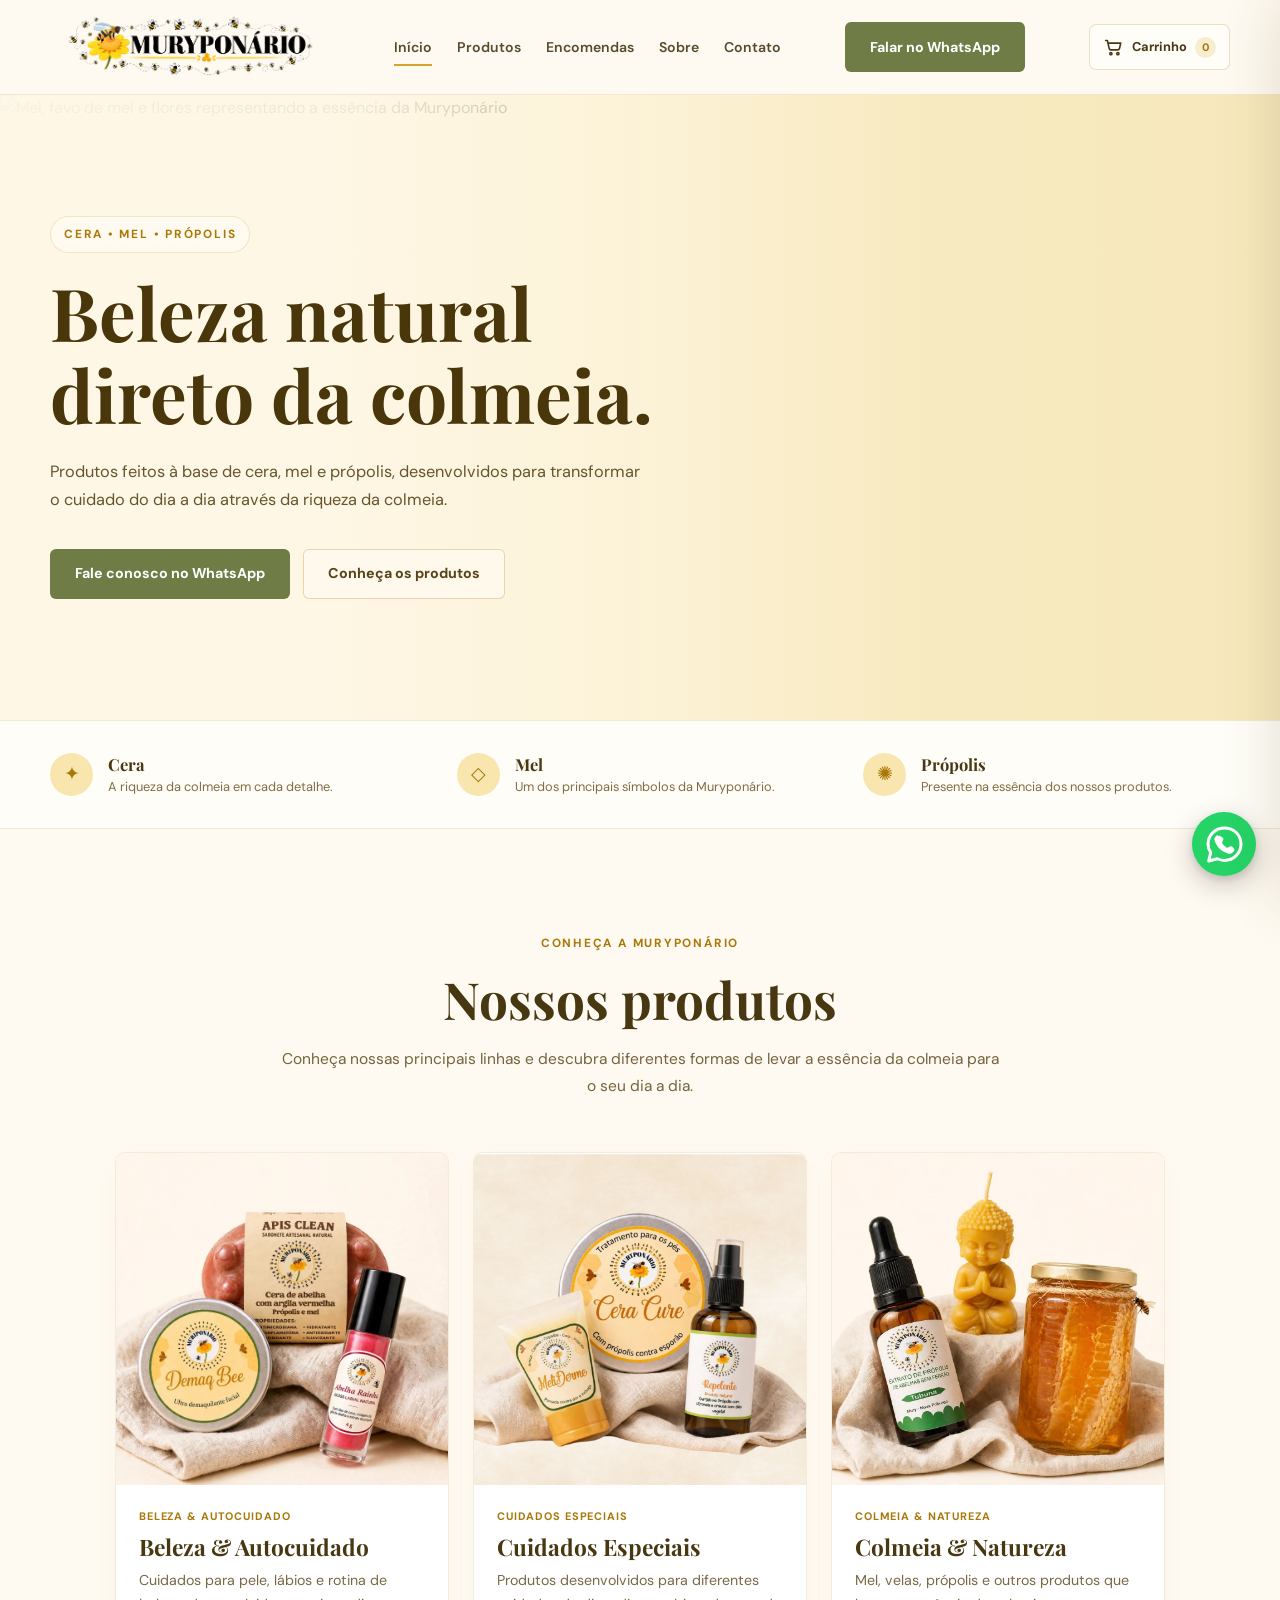
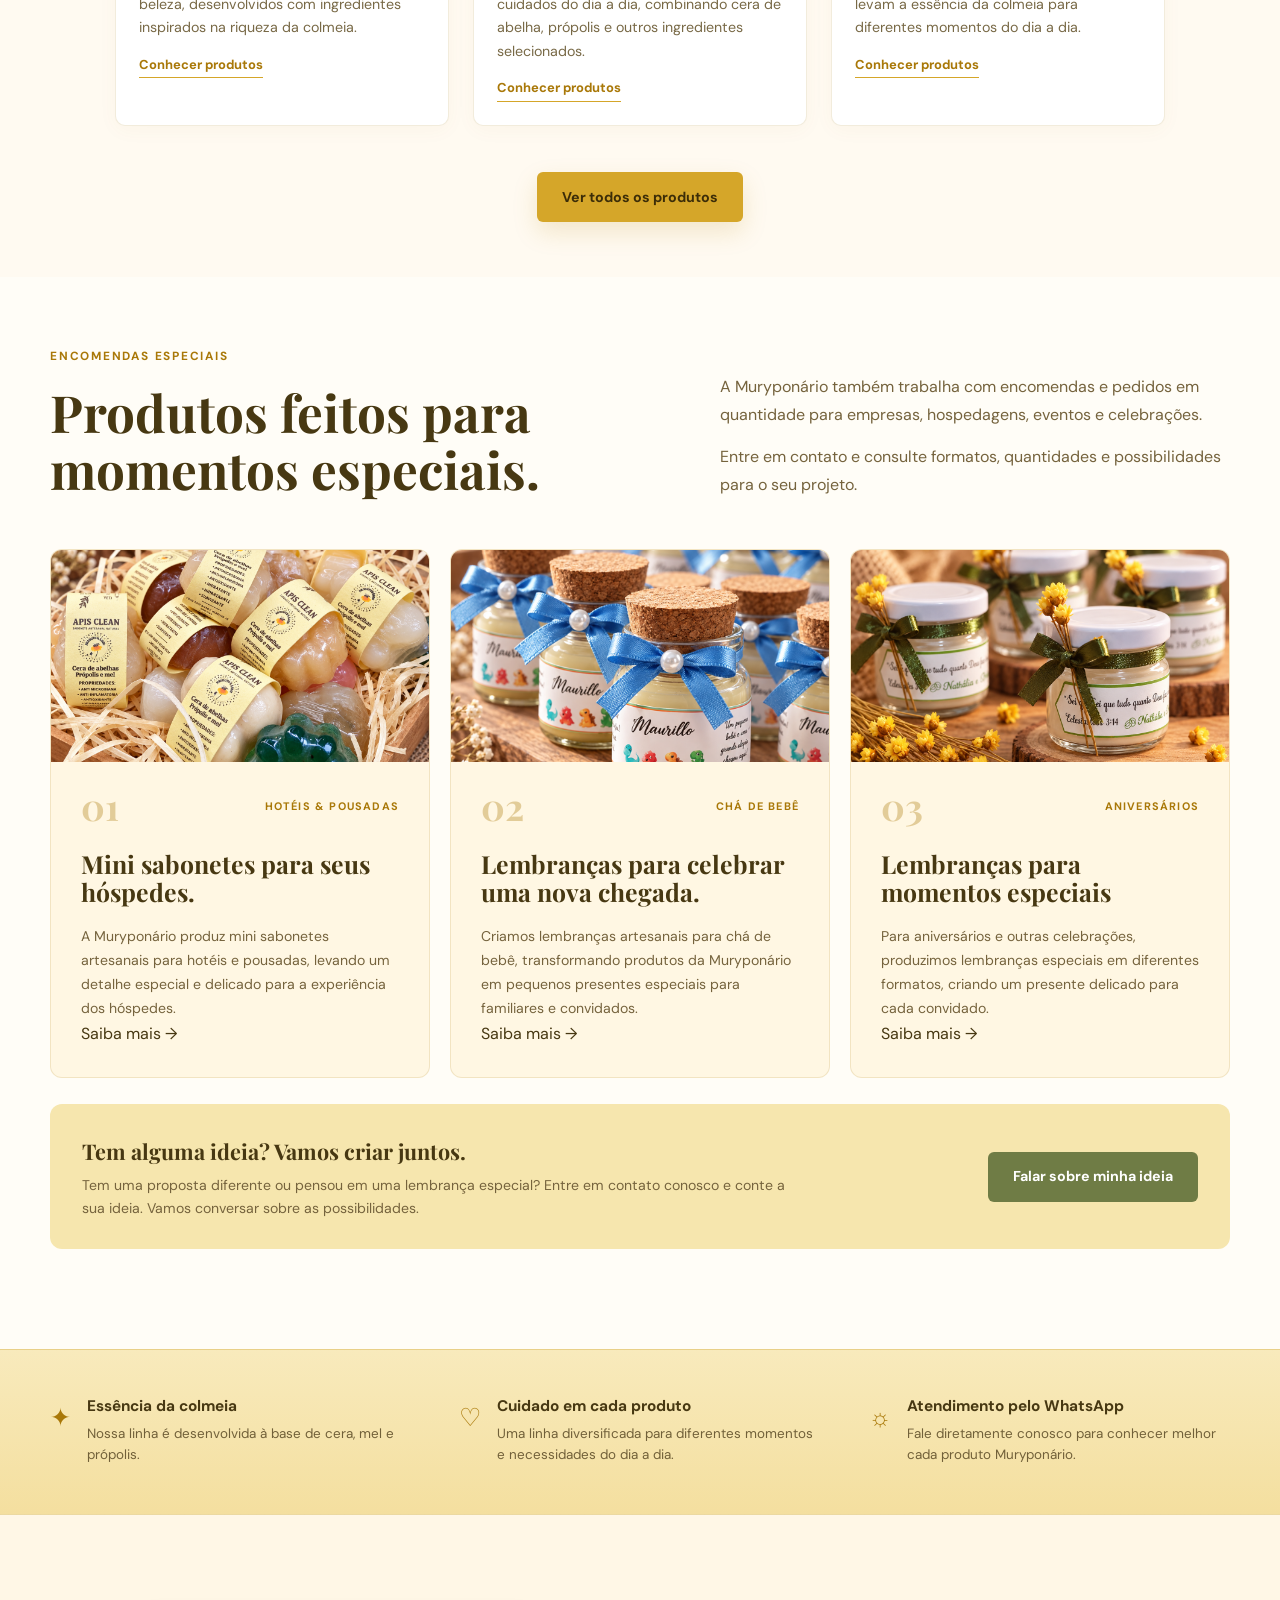
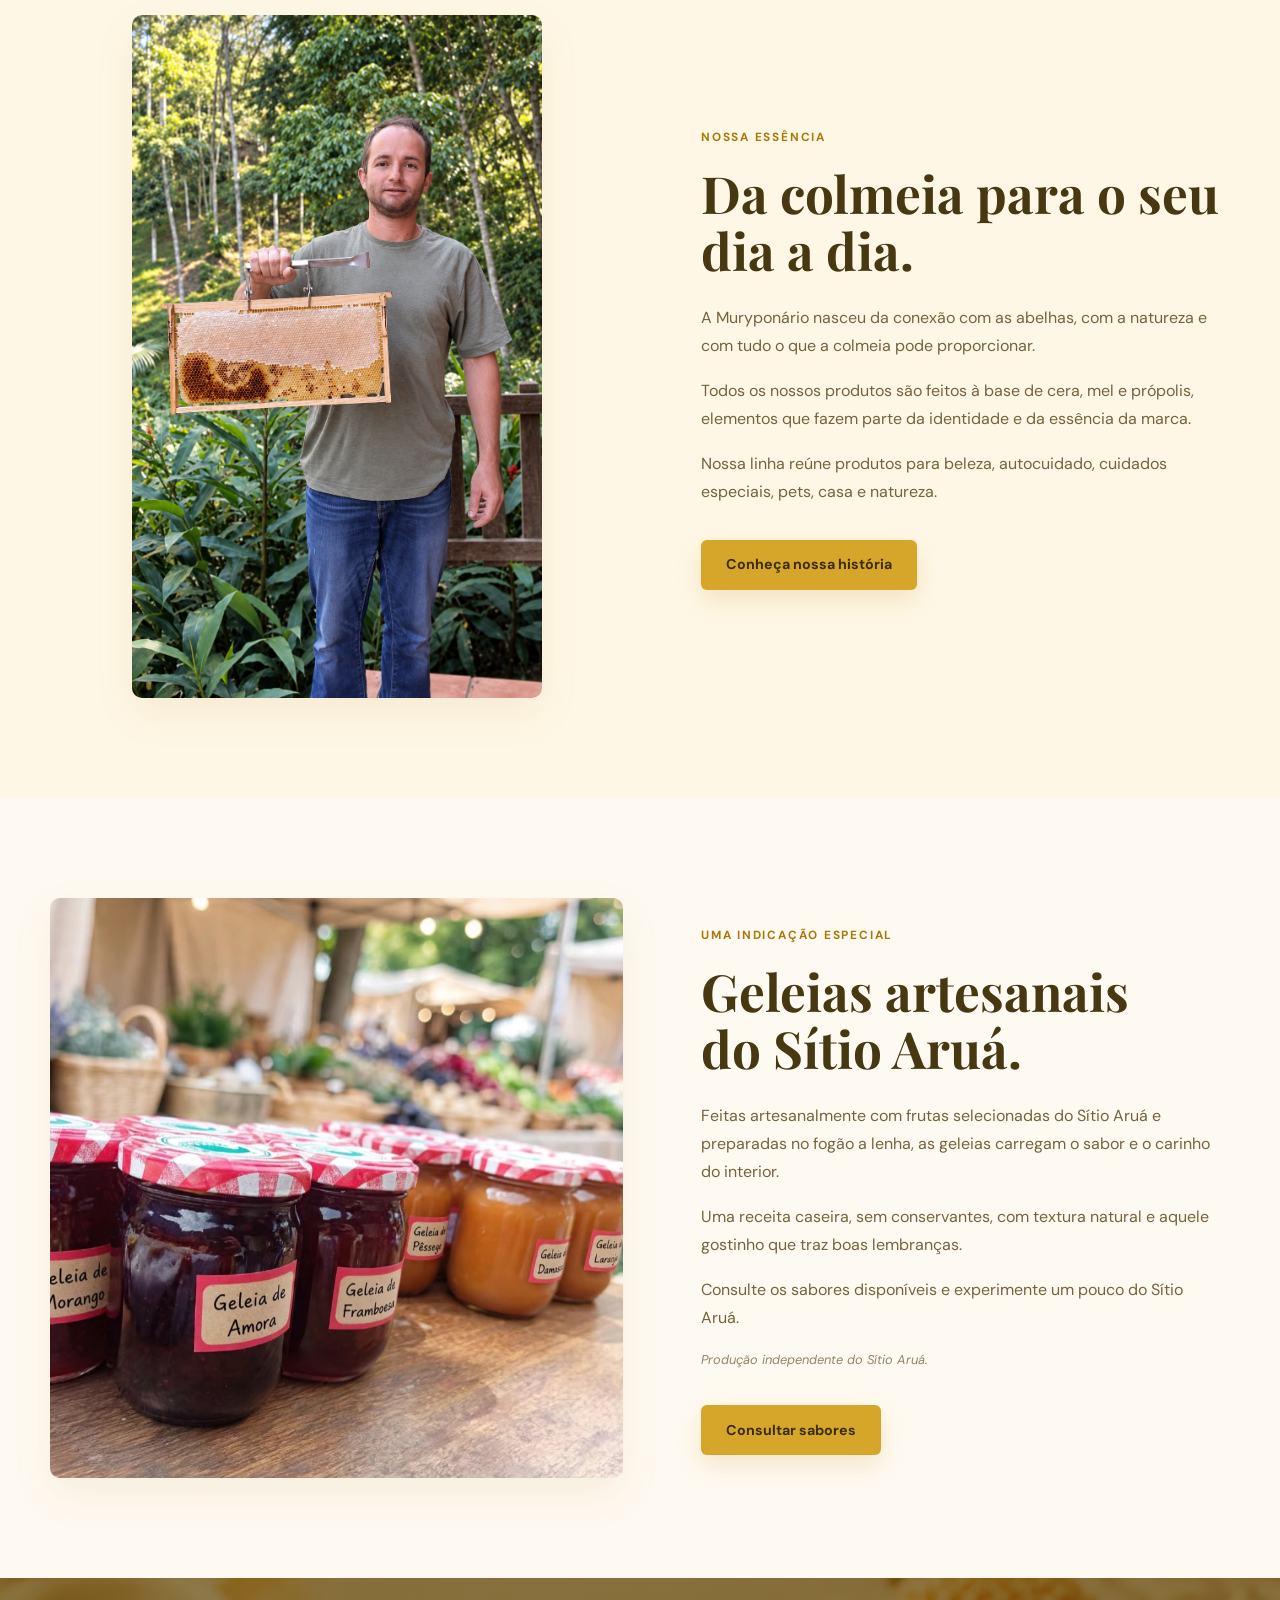
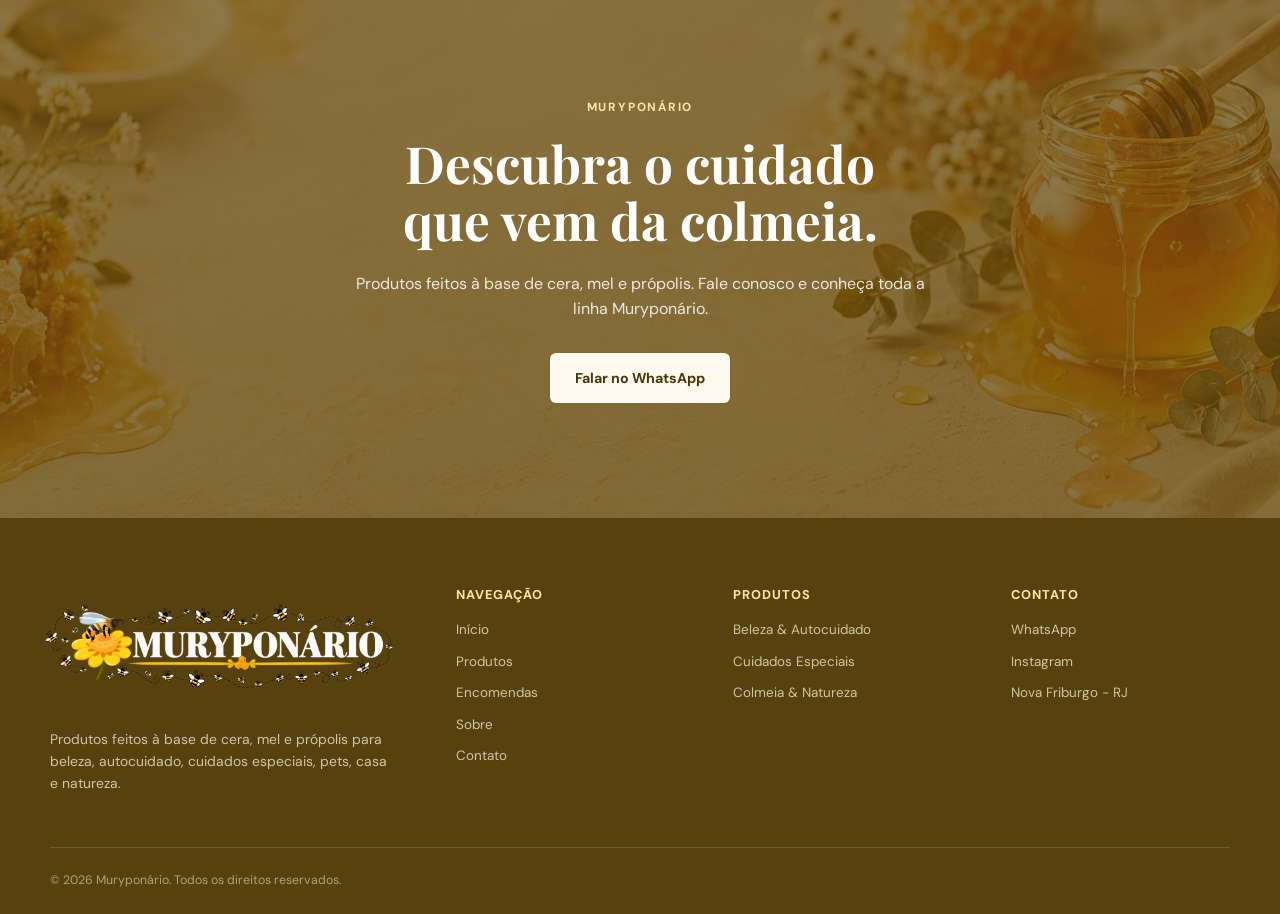
==== commit 3a8dcdb3: "Adiciona carrinho de pedidos via WhatsApp" ====
--- a/index.html
+++ b/index.html
@@ -11,12 +11,12 @@
   >
 
   <title>
-    Muryponário | Produtos à base de cera, mel e própolis
+    Muryponário | Beleza natural direto da colmeia
   </title>
 
   <meta
     name="description"
-    content="Conheça a Muryponário. Produtos feitos à base de cera, mel e própolis para beleza, autocuidado, cuidados especiais, pets, casa e natureza. Também aceitamos encomendas especiais."
+    content="Produtos feitos à base de cera, mel e própolis para beleza, autocuidado, cuidados especiais, pets, casa e natureza."
   >
 
   <meta
@@ -43,6 +43,7 @@
 
   <!-- =====================================
        OPEN GRAPH
+       WHATSAPP / FACEBOOK / LINKEDIN
   ====================================== -->
 
   <meta
@@ -71,8 +72,28 @@
   >
 
   <meta
+    property="og:url"
+    content="https://muryponario.pages.dev/"
+  >
+
+  <meta
     property="og:image"
-    content="https://SEU-DOMINIO.com.br/imagens/muryponario-compartilhamento.jpg"
+    content="https://muryponario.pages.dev/imagens/muryponario-compartilhamento.jpg"
+  >
+
+  <meta
+    property="og:image:secure_url"
+    content="https://muryponario.pages.dev/imagens/muryponario-compartilhamento.jpg"
+  >
+
+  <meta
+    property="og:image:type"
+    content="image/jpeg"
+  >
+
+  <meta
+    property="og:image:alt"
+    content="Muryponário - Beleza natural direto da colmeia"
   >
 
 
@@ -97,7 +118,12 @@
 
   <meta
     name="twitter:image"
-    content="https://SEU-DOMINIO.com.br/imagens/muryponario-compartilhamento.jpg"
+    content="https://muryponario.pages.dev/imagens/muryponario-compartilhamento.jpg"
+  >
+
+  <meta
+    name="twitter:image:alt"
+    content="Muryponário - Beleza natural direto da colmeia"
   >
 
 
@@ -134,7 +160,7 @@
 
   <!-- =====================================
        AJUSTES EXCLUSIVOS DO INDEX NO MOBILE
-       Desktop permanece inalterado
+       DESKTOP PERMANECE INALTERADO
   ====================================== -->
 
   <style>
@@ -142,6 +168,7 @@
     .mobile-swipe-hint {
       display: none;
     }
+
 
     @media (max-width: 650px) {
 
@@ -182,7 +209,9 @@
       .nav.mobile-open .nav-link {
         width: 100%;
         padding: 11px 0;
-        border-bottom: 1px solid rgba(166, 120, 8, 0.10);
+
+        border-bottom:
+          1px solid rgba(166, 120, 8, 0.10);
       }
 
 
@@ -204,43 +233,59 @@
 
       .hero-text {
         width: 100%;
+
         padding: 195px 0 0;
       }
 
       .hero-eyebrow {
         margin-bottom: 13px;
+
         padding: 6px 11px;
+
         font-size: 0.66rem;
       }
 
       .hero h1 {
         margin-bottom: 15px;
-        font-size: clamp(2.65rem, 11vw, 3.25rem);
+
+        font-size:
+          clamp(
+            2.65rem,
+            11vw,
+            3.25rem
+          );
+
         line-height: 1.02;
       }
 
       .hero-description {
         max-width: 100%;
+
         font-size: 0.91rem;
+
         line-height: 1.58;
       }
 
       .hero-buttons {
         gap: 8px;
+
         margin-top: 20px;
       }
 
       .hero-buttons .btn {
+        width: 100%;
+
         min-height: 46px;
-        width: 100%;
-        padding: 0 17px;
+
+        padding:
+          0 17px;
+
         font-size: 0.82rem;
       }
 
 
       /* =====================================
          CERA / MEL / PRÓPOLIS
-         UMA FAIXA COMPACTA
       ====================================== */
 
       .brand-formula {
@@ -248,27 +293,37 @@
       }
 
       .brand-formula-content {
-        grid-template-columns: repeat(3, minmax(0, 1fr));
+        grid-template-columns:
+          repeat(3, minmax(0, 1fr));
+
         gap: 0;
       }
 
       .formula-item {
         min-width: 0;
+
         flex-direction: column;
         justify-content: center;
+
         gap: 7px;
-        padding: 0 9px;
+
+        padding:
+          0 9px;
+
         text-align: center;
       }
 
       .formula-item:not(:last-child) {
-        border-right: 1px solid rgba(166, 120, 8, 0.14);
+        border-right:
+          1px solid rgba(166, 120, 8, 0.14);
       }
 
       .formula-icon {
         width: 34px;
         height: 34px;
+
         flex-basis: 34px;
+
         font-size: 0.96rem;
       }
 
@@ -299,15 +354,20 @@
 
       .section-heading h2 {
         margin-bottom: 12px;
+
         font-size: 2.45rem;
+
         line-height: 1.06;
       }
 
       .section-heading p {
         max-width: 95%;
+
         margin-left: auto;
         margin-right: auto;
+
         font-size: 0.9rem;
+
         line-height: 1.6;
       }
 
@@ -318,11 +378,18 @@
 
       .mobile-swipe-hint {
         display: block;
-        margin: -9px 0 14px;
-        color: var(--gold-dark);
+
+        margin:
+          -9px 0 14px;
+
+        color:
+          var(--gold-dark);
+
         font-size: 0.7rem;
         font-weight: 700;
+
         letter-spacing: 0.07em;
+
         text-align: right;
         text-transform: uppercase;
       }
@@ -330,7 +397,7 @@
 
       /* =====================================
          NOSSOS PRODUTOS
-         CARROSSEL HORIZONTAL NATIVO
+         CARROSSEL HORIZONTAL
       ====================================== */
 
       .products-highlight {
@@ -339,16 +406,23 @@
 
       .home-products-three {
         display: flex;
+
         grid-template-columns: none;
+
         gap: 14px;
+
         max-width: none;
+
         margin: 0;
-        padding: 2px 10vw 12px 1px;
+
+        padding:
+          2px 10vw 12px 1px;
 
         overflow-x: auto;
         overflow-y: hidden;
 
         scroll-snap-type: x mandatory;
+
         scroll-padding-left: 1px;
 
         -webkit-overflow-scrolling: touch;
@@ -361,7 +435,8 @@
       }
 
       .home-products-three .product-card {
-        flex: 0 0 83%;
+        flex:
+          0 0 83%;
 
         scroll-snap-align: start;
 
@@ -382,7 +457,8 @@
       }
 
       .home-products-three .product-info {
-        padding: 19px 18px 21px;
+        padding:
+          19px 18px 21px;
       }
 
       .home-products-three .product-category {
@@ -408,8 +484,8 @@
 
         display: -webkit-box;
 
+        line-clamp: 3;
         -webkit-line-clamp: 3;
-        line-clamp: 3;
 
         -webkit-box-orient: vertical;
 
@@ -435,7 +511,7 @@
 
       /* =====================================
          ENCOMENDAS
-         CARROSSEL HORIZONTAL NATIVO
+         CARROSSEL HORIZONTAL
       ====================================== */
 
       .orders-section {
@@ -476,12 +552,14 @@
 
         margin: 0;
 
-        padding: 2px 10vw 12px 1px;
+        padding:
+          2px 10vw 12px 1px;
 
         overflow-x: auto;
         overflow-y: hidden;
 
         scroll-snap-type: x mandatory;
+
         scroll-padding-left: 1px;
 
         -webkit-overflow-scrolling: touch;
@@ -495,7 +573,8 @@
 
       .order-card,
       .order-card:last-child {
-        flex: 0 0 84%;
+        flex:
+          0 0 84%;
 
         grid-column: auto;
 
@@ -520,7 +599,8 @@
       }
 
       .order-card-content {
-        padding: 19px 18px 21px;
+        padding:
+          19px 18px 21px;
       }
 
       .order-card-top {
@@ -560,7 +640,8 @@
 
         gap: 16px;
 
-        padding: 22px 20px;
+        padding:
+          22px 20px;
 
         border-radius: 10px;
       }
@@ -627,7 +708,6 @@
 
       /* =====================================
          SOBRE NA HOME
-         TEXTO PRIMEIRO + VÍDEO COMPACTO
       ====================================== */
 
       #sobre {
@@ -656,6 +736,7 @@
         max-width: 100%;
 
         min-height: 0;
+
         height: 265px;
 
         margin: 0;
@@ -668,6 +749,7 @@
         height: 100%;
 
         object-fit: cover;
+
         object-position: center;
       }
 
@@ -702,7 +784,6 @@
 
       /* =====================================
          SÍTIO ARUÁ
-         TEXTO PRIMEIRO + FOTO MENOR
       ====================================== */
 
       .arua-section {
@@ -730,6 +811,7 @@
         width: 100%;
 
         min-height: 0;
+
         height: 270px;
 
         margin: 0;
@@ -742,6 +824,7 @@
         height: 100%;
 
         object-fit: cover;
+
         object-position: center;
       }
 
@@ -775,7 +858,7 @@
 
 
       /* =====================================
-         CTA FINAL MAIS CURTO
+         CTA FINAL
       ====================================== */
 
       .final-cta {
@@ -805,7 +888,11 @@
       }
 
       .final-cta .btn {
-        width: min(100%, 330px);
+        width:
+          min(
+            100%,
+            330px
+          );
 
         min-height: 48px;
       }
@@ -816,19 +903,26 @@
       ====================================== */
 
       .footer {
-        padding: 40px 0 18px;
+        padding:
+          40px 0 18px;
       }
 
       .footer-grid {
-        grid-template-columns: repeat(2, minmax(0, 1fr));
-
-        gap: 26px 20px;
+        grid-template-columns:
+          repeat(
+            2,
+            minmax(0, 1fr)
+          );
+
+        gap:
+          26px 20px;
 
         padding-bottom: 28px;
       }
 
       .footer-brand {
-        grid-column: 1 / -1;
+        grid-column:
+          1 / -1;
       }
 
       .footer-logo {
@@ -864,17 +958,20 @@
       }
 
       .footer-column:last-child {
-        grid-column: 1 / -1;
+        grid-column:
+          1 / -1;
 
         flex-direction: row;
         flex-wrap: wrap;
         align-items: center;
 
-        gap: 8px 18px;
+        gap:
+          8px 18px;
       }
 
       .footer-column:last-child h3 {
-        flex: 0 0 100%;
+        flex:
+          0 0 100%;
       }
 
       .footer-bottom {
@@ -906,7 +1003,6 @@
     }
 
   </style>
-
 
 </head>
 
@@ -1018,7 +1114,7 @@
     <section class="hero">
 
       <img
-        src="imagens/hero-muryponario.png"
+        src="imagens/hero-muryponario.jpg"
         alt="Mel, favo de mel e flores representando a essência da Muryponário"
         class="hero-image"
       >
@@ -1448,7 +1544,9 @@
                 rel="noopener noreferrer"
               >
                 Saiba mais
-                <span aria-hidden="true">→</span>
+                <span aria-hidden="true">
+                  →
+                </span>
               </a>
 
             </div>
@@ -1509,7 +1607,9 @@
                 rel="noopener noreferrer"
               >
                 Saiba mais
-                <span aria-hidden="true">→</span>
+                <span aria-hidden="true">
+                  →
+                </span>
               </a>
 
             </div>
@@ -1570,7 +1670,9 @@
                 rel="noopener noreferrer"
               >
                 Saiba mais
-                <span aria-hidden="true">→</span>
+                <span aria-hidden="true">
+                  →
+                </span>
               </a>
 
             </div>
@@ -2048,8 +2150,13 @@
   </a>
 
 
+  <!-- =====================================
+       JAVASCRIPT
+  ====================================== -->
+
   <script src="script.js"></script>
 
+
 </body>
 
 </html>
--- a/style.css
+++ b/style.css
@@ -103,12 +103,9 @@
 .eyebrow {
   display: inline-block;
   margin-bottom: 18px;
-
   color: var(--gold-dark);
-
   font-size: 0.74rem;
   font-weight: 700;
-
   letter-spacing: 0.15em;
   text-transform: uppercase;
 }
@@ -450,7 +447,6 @@
   color: var(--text);
 
   font-family: "Playfair Display", serif;
-
   font-size: 1.03rem;
 }
 
@@ -562,7 +558,7 @@
 
 
 /* ========================================
-   CARROSSEL DOS CARDS DE PRODUTO
+   CARROSSEL
 ======================================== */
 
 .product-carousel {
@@ -710,7 +706,6 @@
   padding: 0;
 
   border: 0;
-
   border-radius: 50%;
 
   background: rgba(71, 56, 18, 0.30);
@@ -758,7 +753,6 @@
 .product-carousel-placeholder,
 .product-carousel-fallback {
   position: absolute;
-
   inset: 0;
 
   display: flex;
@@ -779,7 +773,6 @@
   text-align: center;
 
   font-family: "Playfair Display", serif;
-
   font-size: 1rem;
   font-weight: 600;
 }
@@ -924,11 +917,6 @@
 
   gap: 20px;
 }
-
-
-/* ========================================
-   CARD ENCOMENDA
-======================================== */
 
 .order-card {
   min-height: 510px;
@@ -959,11 +947,6 @@
   box-shadow: var(--shadow);
 }
 
-
-/* ========================================
-   IMAGEM ENCOMENDA
-======================================== */
-
 .order-card-image-wrapper {
   width: 100%;
 
@@ -990,11 +973,6 @@
   transform: scale(1.035);
 }
 
-
-/* ========================================
-   CONTEÚDO ENCOMENDA
-======================================== */
-
 .order-card-content {
   flex: 1;
 
@@ -1018,7 +996,6 @@
   color: rgba(169, 120, 8, 0.34);
 
   font-family: "Playfair Display", serif;
-
   font-size: 2.3rem;
   font-weight: 700;
 
@@ -1057,11 +1034,6 @@
   line-height: 1.7;
 }
 
-
-/* ========================================
-   CTA ENCOMENDAS
-======================================== */
-
 .orders-cta {
   margin-top: 26px;
 
@@ -1091,7 +1063,6 @@
   color: var(--text);
 
   font-family: "Playfair Display", serif;
-
   font-size: 1.35rem;
 }
 
@@ -1155,7 +1126,6 @@
   color: var(--text);
 
   font-family: "DM Sans", sans-serif;
-
   font-size: 0.96rem;
 }
 
@@ -1206,11 +1176,6 @@
   object-fit: cover;
 }
 
-
-/* ========================================
-   FOTO + VÍDEO DO FABINHO
-======================================== */
-
 .about-story-media {
   position: relative;
 
@@ -1266,12 +1231,6 @@
   object-fit: contain;
 }
 
-
-/* ========================================
-   VÍDEO DA ANDRÉIA
-   TAMANHO NATURAL / SEM CROP
-======================================== */
-
 .about-video-wrapper {
   position: relative;
 
@@ -1288,9 +1247,6 @@
 
   background: transparent;
 }
-
-
-/* O VÍDEO DEFINE A PRÓPRIA ALTURA */
 
 .about-video {
   width: 100%;
@@ -1304,11 +1260,6 @@
   background: transparent;
 }
 
-
-/* ========================================
-   PLAYER PERSONALIZADO
-======================================== */
-
 .story-video-player {
   position: relative;
 
@@ -1319,9 +1270,6 @@
   background: transparent;
 }
 
-
-/* VÍDEO ATRÁS DA CAPA */
-
 .story-video {
   position: relative;
 
@@ -1333,14 +1281,8 @@
   display: block;
 }
 
-
-/* ========================================
-   CAPA PERSONALIZADA
-======================================== */
-
 .story-video-cover {
   position: absolute;
-
   inset: 0;
 
   z-index: 10;
@@ -1366,7 +1308,6 @@
     visibility 0.22s ease;
 }
 
-
 .story-video-cover-image {
   width: 100%;
   height: 100%;
@@ -1380,7 +1321,6 @@
     transform 0.35s ease;
 }
 
-
 .story-video-cover.is-hidden {
   opacity: 0;
 
@@ -1389,22 +1329,14 @@
   pointer-events: none;
 }
 
-
 .story-video-cover:hover .story-video-cover-image {
   transform: scale(1.01);
 }
 
-
 .story-video-cover:focus-visible {
   outline: 3px solid var(--gold);
-
   outline-offset: -6px;
 }
-
-
-/* ========================================
-   CONTEÚDO SOBRE
-======================================== */
 
 .about-content {
   max-width: 520px;
@@ -1426,18 +1358,12 @@
   margin-top: 17px;
 }
 
-
-/* ========================================
-   SÍTIO ARUÁ
-======================================== */
-
 .arua-section {
   background: var(--cream);
 }
 
 .arua-disclaimer {
   font-size: 0.8rem;
-
   font-style: italic;
 
   opacity: 0.78;
@@ -1511,7 +1437,11 @@
   color: var(--text);
 
   font-size:
-    clamp(3rem, 6vw, 4.5rem);
+    clamp(
+      3rem,
+      6vw,
+      4.5rem
+    );
 }
 
 .products-hero p {
@@ -1534,7 +1464,6 @@
   color: var(--gold-dark);
 
   font-family: "Playfair Display", serif;
-
   font-size: 1.03rem;
   font-weight: 600;
 }
@@ -1660,7 +1589,6 @@
   color: #ffe7a1;
 
   font-family: "DM Sans", sans-serif;
-
   font-size: 0.8rem;
 
   letter-spacing: 0.08em;
@@ -1784,7 +1712,6 @@
 
   .logo {
     width: 245px;
-
     max-height: 78px;
   }
 
@@ -1803,8 +1730,7 @@
 
     background: var(--cream);
 
-    border-bottom:
-      1px solid var(--border);
+    border-bottom: 1px solid var(--border);
   }
 
   .hero-text {
@@ -1818,8 +1744,7 @@
   .product-grid,
   .catalog-grid,
   .home-products-three {
-    grid-template-columns:
-      repeat(2, 1fr);
+    grid-template-columns: repeat(2, 1fr);
   }
 
   .home-products-three {
@@ -1833,8 +1758,7 @@
   }
 
   .orders-grid {
-    grid-template-columns:
-      repeat(2, 1fr);
+    grid-template-columns: repeat(2, 1fr);
   }
 
   .order-card:last-child {
@@ -1854,9 +1778,6 @@
   .about-content {
     max-width: 700px;
   }
-
-
-  /* FOTO + VÍDEO FABINHO */
 
   .about-story-media {
     width: 70%;
@@ -1875,11 +1796,6 @@
     border-width: 4px;
   }
 
-
-  /* =====================================
-     VÍDEO ANDRÉIA - TABLET
-  ====================================== */
-
   .about-video-wrapper {
     width: 72%;
     max-width: 430px;
@@ -1899,12 +1815,8 @@
     object-fit: contain;
   }
 
-
-  /* FOOTER */
-
   .footer-grid {
-    grid-template-columns:
-      repeat(2, 1fr);
+    grid-template-columns: repeat(2, 1fr);
   }
 
   .footer-logo {
@@ -1923,15 +1835,8 @@
 @media (max-width: 650px) {
 
   .container {
-    width:
-      min(
-        1180px,
-        calc(100% - 24px)
-      );
-  }
-
-
-  /* HEADER */
+    width: min(1180px, calc(100% - 24px));
+  }
 
   .header-container {
     min-height: 78px;
@@ -1939,7 +1844,6 @@
 
   .logo {
     width: 195px;
-
     max-height: 68px;
   }
 
@@ -1947,9 +1851,6 @@
     top: 78px;
   }
 
-
-  /* HERO */
-
   .hero {
     min-height: 680px;
 
@@ -1957,8 +1858,7 @@
   }
 
   .hero-image {
-    object-position:
-      66% center;
+    object-position: 66% center;
   }
 
   .hero-overlay {
@@ -1997,6 +1897,7 @@
 
   .hero-buttons {
     flex-direction: column;
+
     align-items: stretch;
   }
 
@@ -2004,9 +1905,6 @@
     width: 100%;
   }
 
-
-  /* FÓRMULA */
-
   .brand-formula {
     padding: 35px 0;
   }
@@ -2017,9 +1915,6 @@
     gap: 22px;
   }
 
-
-  /* SEÇÕES */
-
   .section {
     padding: 72px 0;
   }
@@ -2027,12 +1922,6 @@
   .section-heading {
     margin-bottom: 38px;
   }
-
-
-  /* ========================================
-     PRODUTOS
-     2 PRODUTOS POR LINHA
-  ======================================== */
 
   .catalog-grid {
     grid-template-columns:
@@ -2105,6 +1994,7 @@
     display: -webkit-box;
 
     line-clamp: 5;
+
     -webkit-line-clamp: 5;
 
     -webkit-box-orient: vertical;
@@ -2119,9 +2009,6 @@
 
     line-height: 1.3;
   }
-
-
-  /* CARROSSEL MOBILE */
 
   .product-carousel-arrow {
     width: 34px;
@@ -2159,8 +2046,7 @@
     left: 8px;
     bottom: 38px;
 
-    max-width:
-      calc(100% - 16px);
+    max-width: calc(100% - 16px);
 
     padding: 5px 8px;
 
@@ -2170,9 +2056,6 @@
   .products-highlight {
     padding-bottom: 45px;
   }
-
-
-  /* ENCOMENDAS */
 
   .orders-section {
     padding-top: 52px;
@@ -2213,6 +2096,7 @@
 
   .orders-cta {
     flex-direction: column;
+
     align-items: stretch;
 
     gap: 22px;
@@ -2224,18 +2108,12 @@
     width: 100%;
   }
 
-
-  /* BENEFÍCIOS */
-
   .benefits-grid {
     grid-template-columns: 1fr;
 
     gap: 28px;
   }
 
-
-  /* SOBRE */
-
   .about-image-wrapper {
     min-height: 400px;
   }
@@ -2243,9 +2121,6 @@
   .about-image {
     height: 400px;
   }
-
-
-  /* FOTO + MINI VÍDEO FABINHO */
 
   .about-story-media {
     width: 82%;
@@ -2276,12 +2151,6 @@
     border-radius: 9px;
   }
 
-
-  /* =====================================
-     VÍDEO ANDRÉIA - MOBILE
-     MENOR E SEM CROP
-  ====================================== */
-
   .about-video-wrapper {
     width: 72%;
     max-width: 280px;
@@ -2302,16 +2171,10 @@
     object-position: center;
   }
 
-
-  /* CTA */
-
   .final-cta {
     padding: 85px 0;
   }
 
-
-  /* FILTROS */
-
   .filters {
     justify-content: flex-start;
 
@@ -2332,9 +2195,6 @@
     flex: 0 0 auto;
   }
 
-
-  /* FOOTER */
-
   .footer-grid {
     grid-template-columns: 1fr;
 
@@ -2346,9 +2206,6 @@
 
     margin-left: -8px;
   }
-
-
-  /* WHATSAPP */
 
   .floating-whatsapp {
     right: 16px;
@@ -2363,4 +2220,1026 @@
     height: 39px;
   }
 
+}
+
+
+/* ========================================
+   CARRINHO
+======================================== */
+
+body.cart-open {
+  overflow: hidden;
+}
+
+
+/* ========================================
+   CARRINHO NO HEADER
+======================================== */
+
+.header-cart-button {
+  position: relative;
+
+  min-height: 46px;
+
+  display: inline-flex;
+  align-items: center;
+  justify-content: center;
+
+  gap: 8px;
+
+  padding: 0 13px;
+
+  border:
+    1px solid rgba(166, 120, 8, 0.22);
+
+  border-radius: 7px;
+
+  background: #fffdf7;
+
+  color: var(--text);
+
+  font-size: 0.8rem;
+  font-weight: 700;
+
+  cursor: pointer;
+
+  transition:
+    transform 0.2s ease,
+    border-color 0.2s ease,
+    background-color 0.2s ease,
+    box-shadow 0.2s ease;
+}
+
+.header-cart-button:hover {
+  transform: translateY(-1px);
+
+  border-color:
+    rgba(166, 120, 8, 0.38);
+
+  background: #fff8e8;
+
+  box-shadow:
+    0 8px 20px rgba(156, 111, 10, 0.09);
+}
+
+.header-cart-button svg {
+  width: 21px;
+  height: 21px;
+
+  fill: none;
+
+  stroke: currentColor;
+
+  stroke-width: 1.8;
+
+  stroke-linecap: round;
+  stroke-linejoin: round;
+}
+
+.header-cart-count {
+  min-width: 21px;
+  height: 21px;
+
+  display: inline-flex;
+  align-items: center;
+  justify-content: center;
+
+  padding: 0 5px;
+
+  border-radius: 999px;
+
+  background: var(--cream-dark);
+
+  color: var(--gold-dark);
+
+  font-size: 0.68rem;
+  font-weight: 800;
+
+  line-height: 1;
+}
+
+.header-cart-count.has-items {
+  background: var(--gold);
+
+  color: #3c2d08;
+}
+
+
+/* ========================================
+   QUANTIDADE + ADICIONAR AO CARRINHO
+======================================== */
+
+.product-cart-controls {
+  width: 100%;
+
+  display: flex;
+  align-items: stretch;
+
+  gap: 9px;
+
+  margin-top: 14px;
+}
+
+
+/* ========================================
+   SELETOR DE QUANTIDADE
+======================================== */
+
+.product-card-quantity {
+  min-width: 112px;
+  min-height: 43px;
+
+  display: grid;
+
+  grid-template-columns:
+    36px 1fr 36px;
+
+  align-items: center;
+
+  overflow: hidden;
+
+  border:
+    1px solid rgba(166, 120, 8, 0.27);
+
+  border-radius: 6px;
+
+  background: #fffaf1;
+}
+
+.product-card-quantity-button {
+  width: 36px;
+  height: 100%;
+  min-height: 41px;
+
+  display: flex;
+  align-items: center;
+  justify-content: center;
+
+  border: 0;
+
+  background: transparent;
+
+  color: var(--gold-dark);
+
+  font-size: 1.05rem;
+  font-weight: 700;
+
+  line-height: 1;
+
+  cursor: pointer;
+
+  transition:
+    background-color 0.2s ease,
+    color 0.2s ease;
+}
+
+.product-card-quantity-button:hover:not(:disabled) {
+  background: var(--gold-soft);
+
+  color: #3c2d08;
+}
+
+.product-card-quantity-button:disabled {
+  opacity: 0.34;
+
+  cursor: default;
+}
+
+.product-card-quantity-value {
+  min-width: 30px;
+
+  display: flex;
+  align-items: center;
+  justify-content: center;
+
+  color: var(--text);
+
+  font-size: 0.82rem;
+  font-weight: 800;
+
+  text-align: center;
+}
+
+
+/* ========================================
+   BOTÃO ADICIONAR
+======================================== */
+
+.product-add-cart {
+  flex: 1;
+
+  min-width: 0;
+  min-height: 43px;
+
+  display: inline-flex;
+  align-items: center;
+  justify-content: center;
+
+  gap: 8px;
+
+  padding: 0 16px;
+
+  border:
+    1px solid var(--olive);
+
+  border-radius: 6px;
+
+  background: var(--olive);
+
+  color: #ffffff;
+
+  font-size: 0.78rem;
+  font-weight: 800;
+
+  line-height: 1;
+
+  white-space: nowrap;
+
+  cursor: pointer;
+
+  transition:
+    transform 0.2s ease,
+    background-color 0.2s ease,
+    border-color 0.2s ease,
+    box-shadow 0.2s ease;
+}
+
+.product-add-cart:hover {
+  transform: translateY(-1px);
+
+  border-color:
+    var(--olive-dark);
+
+  background:
+    var(--olive-dark);
+
+  color: #ffffff;
+
+  box-shadow:
+    0 9px 20px rgba(91, 102, 55, 0.18);
+}
+
+.product-add-cart-icon {
+  width: 18px;
+  height: 18px;
+
+  flex: 0 0 18px;
+
+  fill: none;
+
+  stroke: currentColor;
+
+  stroke-width: 1.8;
+
+  stroke-linecap: round;
+  stroke-linejoin: round;
+}
+
+
+/* ========================================
+   OVERLAY
+======================================== */
+
+.cart-overlay {
+  position: fixed;
+  inset: 0;
+
+  z-index: 1998;
+
+  background:
+    rgba(49, 38, 12, 0.35);
+
+  opacity: 0;
+  visibility: hidden;
+
+  -webkit-backdrop-filter: blur(2px);
+  backdrop-filter: blur(2px);
+
+  transition:
+    opacity 0.25s ease,
+    visibility 0.25s ease;
+}
+
+.cart-overlay.is-open {
+  opacity: 1;
+
+  visibility: visible;
+}
+
+
+/* ========================================
+   GAVETA
+======================================== */
+
+.cart-drawer {
+  position: fixed;
+
+  top: 0;
+  right: 0;
+  bottom: 0;
+
+  z-index: 1999;
+
+  width: min(430px, 100%);
+
+  display: flex;
+  flex-direction: column;
+
+  background: #fffaf1;
+
+  box-shadow:
+    -24px 0 55px rgba(71, 56, 18, 0.16);
+
+  transform: translateX(105%);
+
+  transition:
+    transform 0.28s ease;
+}
+
+.cart-drawer.is-open {
+  transform: translateX(0);
+}
+
+.cart-drawer-header {
+  min-height: 96px;
+
+  display: flex;
+  align-items: center;
+  justify-content: space-between;
+
+  gap: 20px;
+
+  padding: 22px 24px;
+
+  border-bottom:
+    1px solid var(--border);
+
+  background: #fffdf7;
+}
+
+.cart-drawer-eyebrow {
+  display: block;
+
+  margin-bottom: 2px;
+
+  color: var(--gold-dark);
+
+  font-size: 0.64rem;
+  font-weight: 800;
+
+  letter-spacing: 0.12em;
+
+  text-transform: uppercase;
+}
+
+.cart-drawer-header h2 {
+  color: var(--text);
+
+  font-size: 1.75rem;
+}
+
+.cart-close-button {
+  width: 42px;
+  height: 42px;
+
+  flex: 0 0 42px;
+
+  display: inline-flex;
+  align-items: center;
+  justify-content: center;
+
+  border:
+    1px solid rgba(166, 120, 8, 0.18);
+
+  border-radius: 50%;
+
+  background: #fffaf1;
+
+  color: var(--text);
+
+  font-size: 1.8rem;
+  font-weight: 300;
+
+  line-height: 1;
+
+  cursor: pointer;
+
+  transition:
+    background-color 0.2s ease,
+    border-color 0.2s ease,
+    transform 0.2s ease;
+}
+
+.cart-close-button:hover {
+  transform: rotate(4deg);
+
+  border-color:
+    rgba(166, 120, 8, 0.35);
+
+  background:
+    var(--cream-dark);
+}
+
+.cart-drawer-content {
+  flex: 1;
+
+  min-height: 0;
+
+  padding: 7px 24px 24px;
+
+  overflow-y: auto;
+
+  overscroll-behavior: contain;
+}
+
+
+/* ========================================
+   ITEM
+======================================== */
+
+.cart-item {
+  display: grid;
+
+  grid-template-columns:
+    80px minmax(0, 1fr);
+
+  gap: 14px;
+
+  padding: 17px 0;
+
+  border-bottom:
+    1px solid rgba(166, 120, 8, 0.13);
+}
+
+.cart-item-image-wrapper {
+  width: 80px;
+  height: 80px;
+
+  overflow: hidden;
+
+  border:
+    1px solid rgba(166, 120, 8, 0.12);
+
+  border-radius: 8px;
+
+  background: #f7edcf;
+}
+
+.cart-item-image,
+.cart-item-image-placeholder {
+  width: 100%;
+  height: 100%;
+}
+
+.cart-item-image {
+  object-fit: cover;
+}
+
+.cart-item-image-placeholder {
+  display: flex;
+  align-items: center;
+  justify-content: center;
+
+  color: var(--gold-dark);
+
+  font-size: 1.35rem;
+}
+
+.cart-item-info {
+  min-width: 0;
+
+  display: flex;
+  flex-direction: column;
+  justify-content: space-between;
+
+  gap: 12px;
+}
+
+.cart-item-info h3 {
+  color: var(--text);
+
+  font-size: 1rem;
+
+  line-height: 1.28;
+}
+
+.cart-item-actions {
+  display: flex;
+  align-items: center;
+  justify-content: space-between;
+
+  gap: 12px;
+}
+
+.cart-quantity {
+  display: inline-flex;
+  align-items: center;
+
+  overflow: hidden;
+
+  border:
+    1px solid rgba(166, 120, 8, 0.20);
+
+  border-radius: 6px;
+
+  background: #fffdf7;
+}
+
+.cart-quantity-button {
+  width: 32px;
+  height: 32px;
+
+  display: inline-flex;
+  align-items: center;
+  justify-content: center;
+
+  border: 0;
+
+  background: transparent;
+
+  color: var(--text);
+
+  font-size: 1.05rem;
+
+  cursor: pointer;
+}
+
+.cart-quantity-button:hover {
+  background: var(--cream-dark);
+}
+
+.cart-quantity span {
+  min-width: 31px;
+
+  text-align: center;
+
+  color: var(--text);
+
+  font-size: 0.78rem;
+  font-weight: 800;
+}
+
+.cart-remove-button {
+  padding: 4px 0;
+
+  border: 0;
+  border-bottom:
+    1px solid transparent;
+
+  background: transparent;
+
+  color: #8a7750;
+
+  font-size: 0.7rem;
+  font-weight: 700;
+
+  cursor: pointer;
+}
+
+.cart-remove-button:hover {
+  color: var(--gold-dark);
+
+  border-bottom-color:
+    var(--gold);
+}
+
+
+/* ========================================
+   CARRINHO VAZIO
+======================================== */
+
+.cart-empty-state {
+  min-height: 100%;
+
+  display: flex;
+  flex-direction: column;
+  align-items: center;
+  justify-content: center;
+
+  padding: 54px 18px;
+
+  text-align: center;
+}
+
+.cart-empty-icon {
+  width: 58px;
+  height: 58px;
+
+  display: flex;
+  align-items: center;
+  justify-content: center;
+
+  margin-bottom: 18px;
+
+  border-radius: 50%;
+
+  background:
+    var(--gold-soft);
+
+  color:
+    var(--gold-dark);
+
+  font-size: 1.55rem;
+}
+
+.cart-empty-state h3 {
+  margin-bottom: 9px;
+
+  color: var(--text);
+
+  font-size: 1.38rem;
+}
+
+.cart-empty-state p {
+  max-width: 295px;
+
+  font-size: 0.83rem;
+
+  line-height: 1.65;
+}
+
+.cart-empty-link {
+  min-height: 43px;
+
+  display: inline-flex;
+  align-items: center;
+  justify-content: center;
+
+  margin-top: 21px;
+
+  padding: 0 19px;
+
+  border-radius: 6px;
+
+  background: var(--gold);
+
+  color: #3c2d08;
+
+  font-size: 0.78rem;
+  font-weight: 800;
+}
+
+
+/* ========================================
+   FOOTER DO CARRINHO
+======================================== */
+
+.cart-drawer-footer {
+  padding: 19px 24px 22px;
+
+  border-top:
+    1px solid var(--border);
+
+  background: #fffdf7;
+
+  box-shadow:
+    0 -10px 25px rgba(71, 56, 18, 0.04);
+}
+
+.cart-drawer-footer.is-empty {
+  display: none;
+}
+
+.cart-summary-row {
+  display: flex;
+  align-items: center;
+  justify-content: space-between;
+
+  gap: 20px;
+
+  margin-bottom: 10px;
+
+  color: var(--text);
+
+  font-size: 0.85rem;
+}
+
+.cart-summary-row strong {
+  font-size: 1rem;
+}
+
+.cart-checkout-note {
+  margin-bottom: 15px;
+
+  font-size: 0.71rem;
+
+  line-height: 1.5;
+}
+
+.cart-whatsapp-button,
+.cart-continue-button {
+  width: 100%;
+
+  min-height: 48px;
+
+  display: flex;
+  align-items: center;
+  justify-content: center;
+
+  padding: 0 16px;
+
+  border-radius: 6px;
+
+  font-size: 0.8rem;
+  font-weight: 800;
+
+  cursor: pointer;
+
+  transition:
+    transform 0.2s ease,
+    background-color 0.2s ease,
+    border-color 0.2s ease;
+}
+
+.cart-whatsapp-button {
+  border:
+    1px solid var(--olive);
+
+  background:
+    var(--olive);
+
+  color: #ffffff;
+}
+
+.cart-whatsapp-button:hover {
+  transform: translateY(-1px);
+
+  background:
+    var(--olive-dark);
+
+  border-color:
+    var(--olive-dark);
+}
+
+.cart-continue-button {
+  margin-top: 9px;
+
+  border:
+    1px solid rgba(166, 120, 8, 0.24);
+
+  background: #fffaf1;
+
+  color: var(--text);
+}
+
+.cart-continue-button:hover {
+  background:
+    var(--cream-dark);
+}
+
+.cart-clear-button {
+  display: block;
+
+  margin: 12px auto 0;
+
+  padding: 2px 0;
+
+  border: 0;
+
+  border-bottom:
+    1px solid transparent;
+
+  background: transparent;
+
+  color: #8a7750;
+
+  font-size: 0.68rem;
+  font-weight: 700;
+
+  cursor: pointer;
+}
+
+.cart-clear-button:hover {
+  color: var(--gold-dark);
+
+  border-bottom-color:
+    var(--gold);
+}
+
+
+/* ========================================
+   TOAST
+======================================== */
+
+.cart-toast {
+  position: fixed;
+
+  left: 50%;
+  bottom: 28px;
+
+  z-index: 2100;
+
+  max-width:
+    min(380px, calc(100% - 32px));
+
+  padding: 12px 17px;
+
+  border:
+    1px solid rgba(166, 120, 8, 0.18);
+
+  border-radius: 8px;
+
+  background: #fffdf7;
+
+  color: var(--text);
+
+  box-shadow:
+    0 16px 36px rgba(71, 56, 18, 0.18);
+
+  font-size: 0.76rem;
+  font-weight: 700;
+
+  text-align: center;
+
+  opacity: 0;
+  visibility: hidden;
+
+  transform:
+    translate(-50%, 14px);
+
+  transition:
+    opacity 0.22s ease,
+    visibility 0.22s ease,
+    transform 0.22s ease;
+}
+
+.cart-toast.is-visible {
+  opacity: 1;
+
+  visibility: visible;
+
+  transform:
+    translate(-50%, 0);
+}
+
+
+/* ========================================
+   CARRINHO RESPONSIVO
+======================================== */
+
+@media (max-width: 1000px) {
+
+  .header-cart-button {
+    margin-left: auto;
+  }
+
+  .header-cart-label {
+    display: none;
+  }
+
+}
+
+
+@media (max-width: 650px) {
+
+  .header-cart-button {
+    min-height: 38px;
+
+    gap: 5px;
+
+    padding: 0 8px;
+
+    border-radius: 6px;
+  }
+
+  .header-cart-button svg {
+    width: 19px;
+    height: 19px;
+  }
+
+  .header-cart-count {
+    min-width: 18px;
+    height: 18px;
+
+    padding: 0 4px;
+
+    font-size: 0.61rem;
+  }
+
+
+  /* QUANTIDADE E ADICIONAR EM LINHAS SEPARADAS */
+
+  .catalog-product .product-cart-controls {
+    flex-direction: column;
+
+    gap: 8px;
+
+    margin-top: 10px;
+  }
+
+
+  .catalog-product .product-card-quantity {
+    width: 100%;
+
+    min-width: 0;
+    min-height: 39px;
+
+    grid-template-columns:
+      40px 1fr 40px;
+  }
+
+
+  .catalog-product .product-card-quantity-button {
+    width: 40px;
+
+    min-height: 37px;
+
+    font-size: 0.94rem;
+  }
+
+
+  .catalog-product .product-card-quantity-value {
+    min-width: 28px;
+
+    font-size: 0.72rem;
+  }
+
+
+  .catalog-product .product-add-cart {
+    width: 100%;
+
+    min-height: 39px;
+
+    gap: 7px;
+
+    padding: 0 12px;
+
+    font-size: 0.71rem;
+  }
+
+
+  .catalog-product .product-add-cart-icon {
+    width: 16px;
+    height: 16px;
+
+    flex-basis: 16px;
+  }
+
+
+  .cart-drawer {
+    width: min(390px, 100%);
+  }
+
+  .cart-drawer-header {
+    min-height: 78px;
+
+    padding: 17px 18px;
+  }
+
+  .cart-drawer-header h2 {
+    font-size: 1.55rem;
+  }
+
+  .cart-close-button {
+    width: 38px;
+    height: 38px;
+
+    flex-basis: 38px;
+  }
+
+  .cart-drawer-content {
+    padding: 5px 18px 20px;
+  }
+
+  .cart-item {
+    grid-template-columns:
+      70px minmax(0, 1fr);
+
+    gap: 12px;
+
+    padding: 14px 0;
+  }
+
+  .cart-item-image-wrapper {
+    width: 70px;
+    height: 70px;
+  }
+
+  .cart-item-info h3 {
+    font-size: 0.92rem;
+  }
+
+  .cart-item-actions {
+    gap: 8px;
+  }
+
+  .cart-quantity-button {
+    width: 29px;
+    height: 29px;
+  }
+
+  .cart-quantity span {
+    min-width: 28px;
+  }
+
+  .cart-drawer-footer {
+    padding: 16px 18px 18px;
+  }
+
+  .cart-toast {
+    bottom: 18px;
+
+    font-size: 0.71rem;
+  }
+
 }
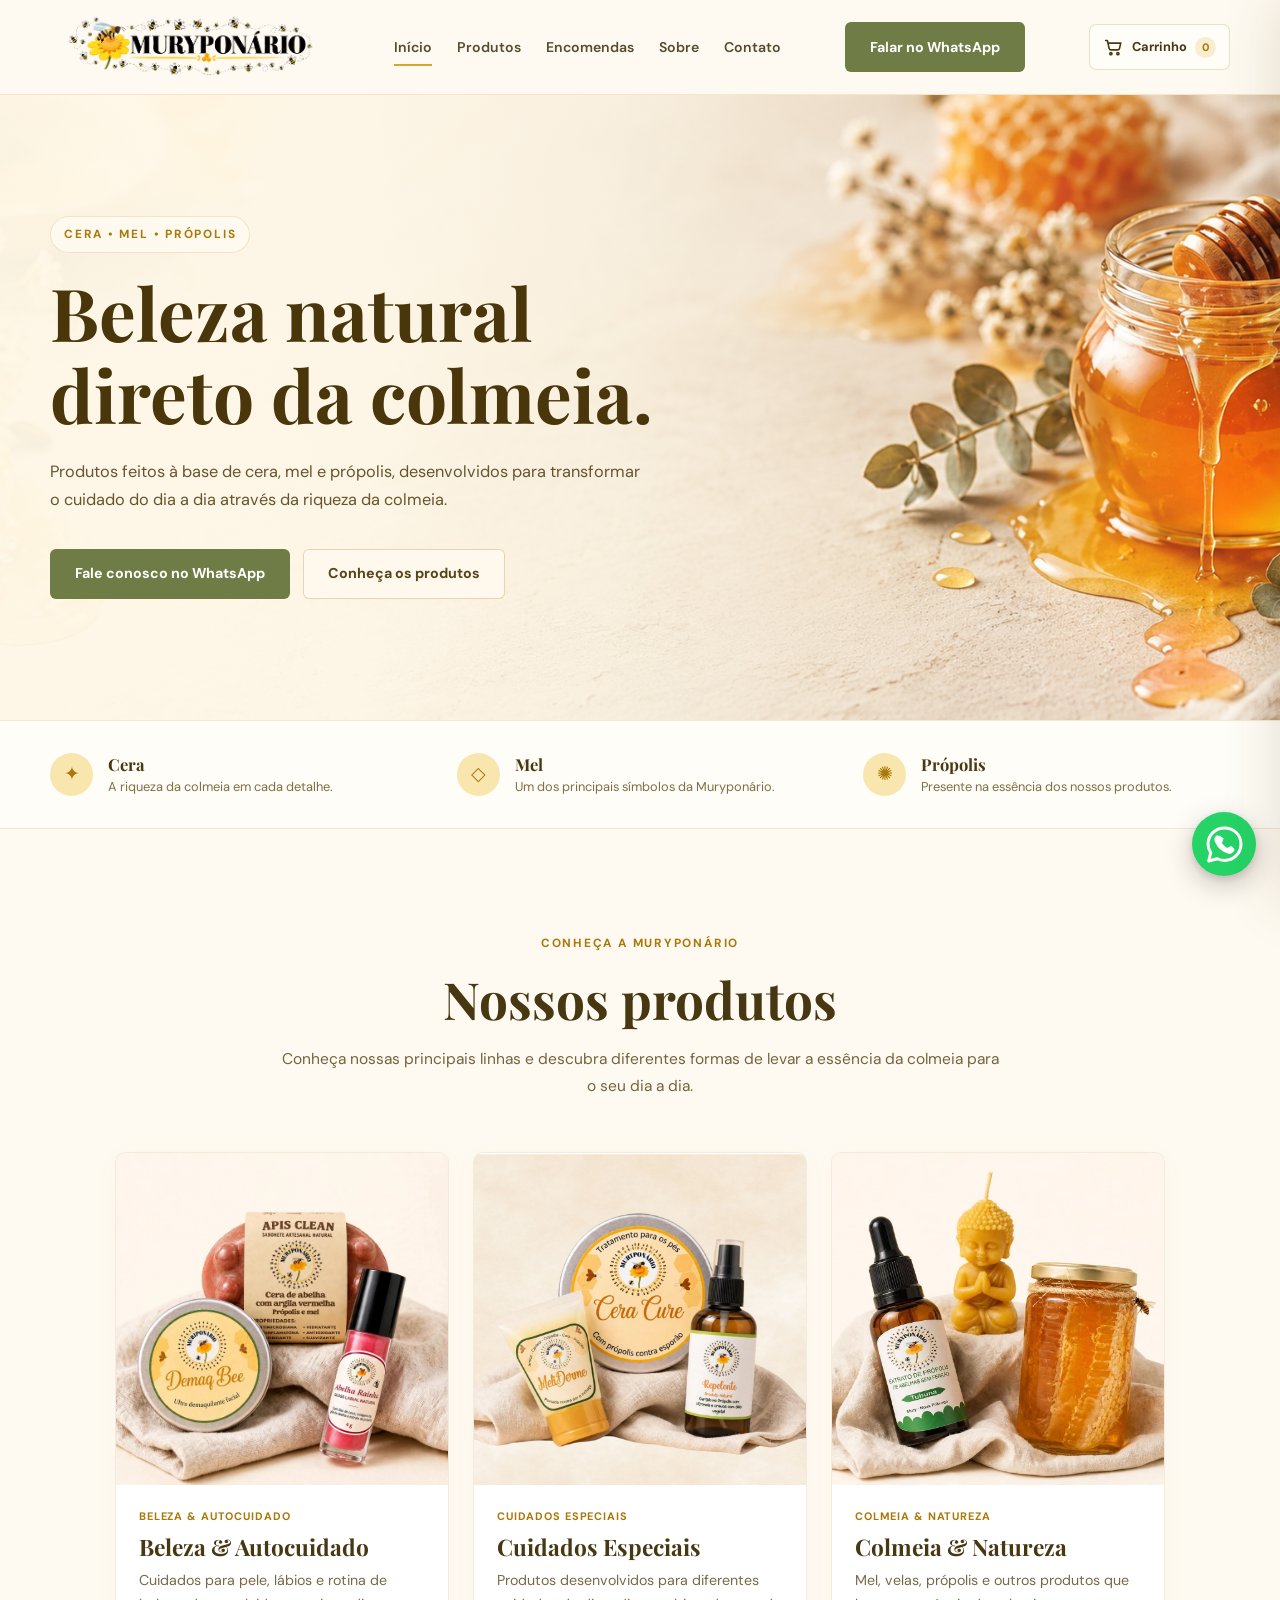
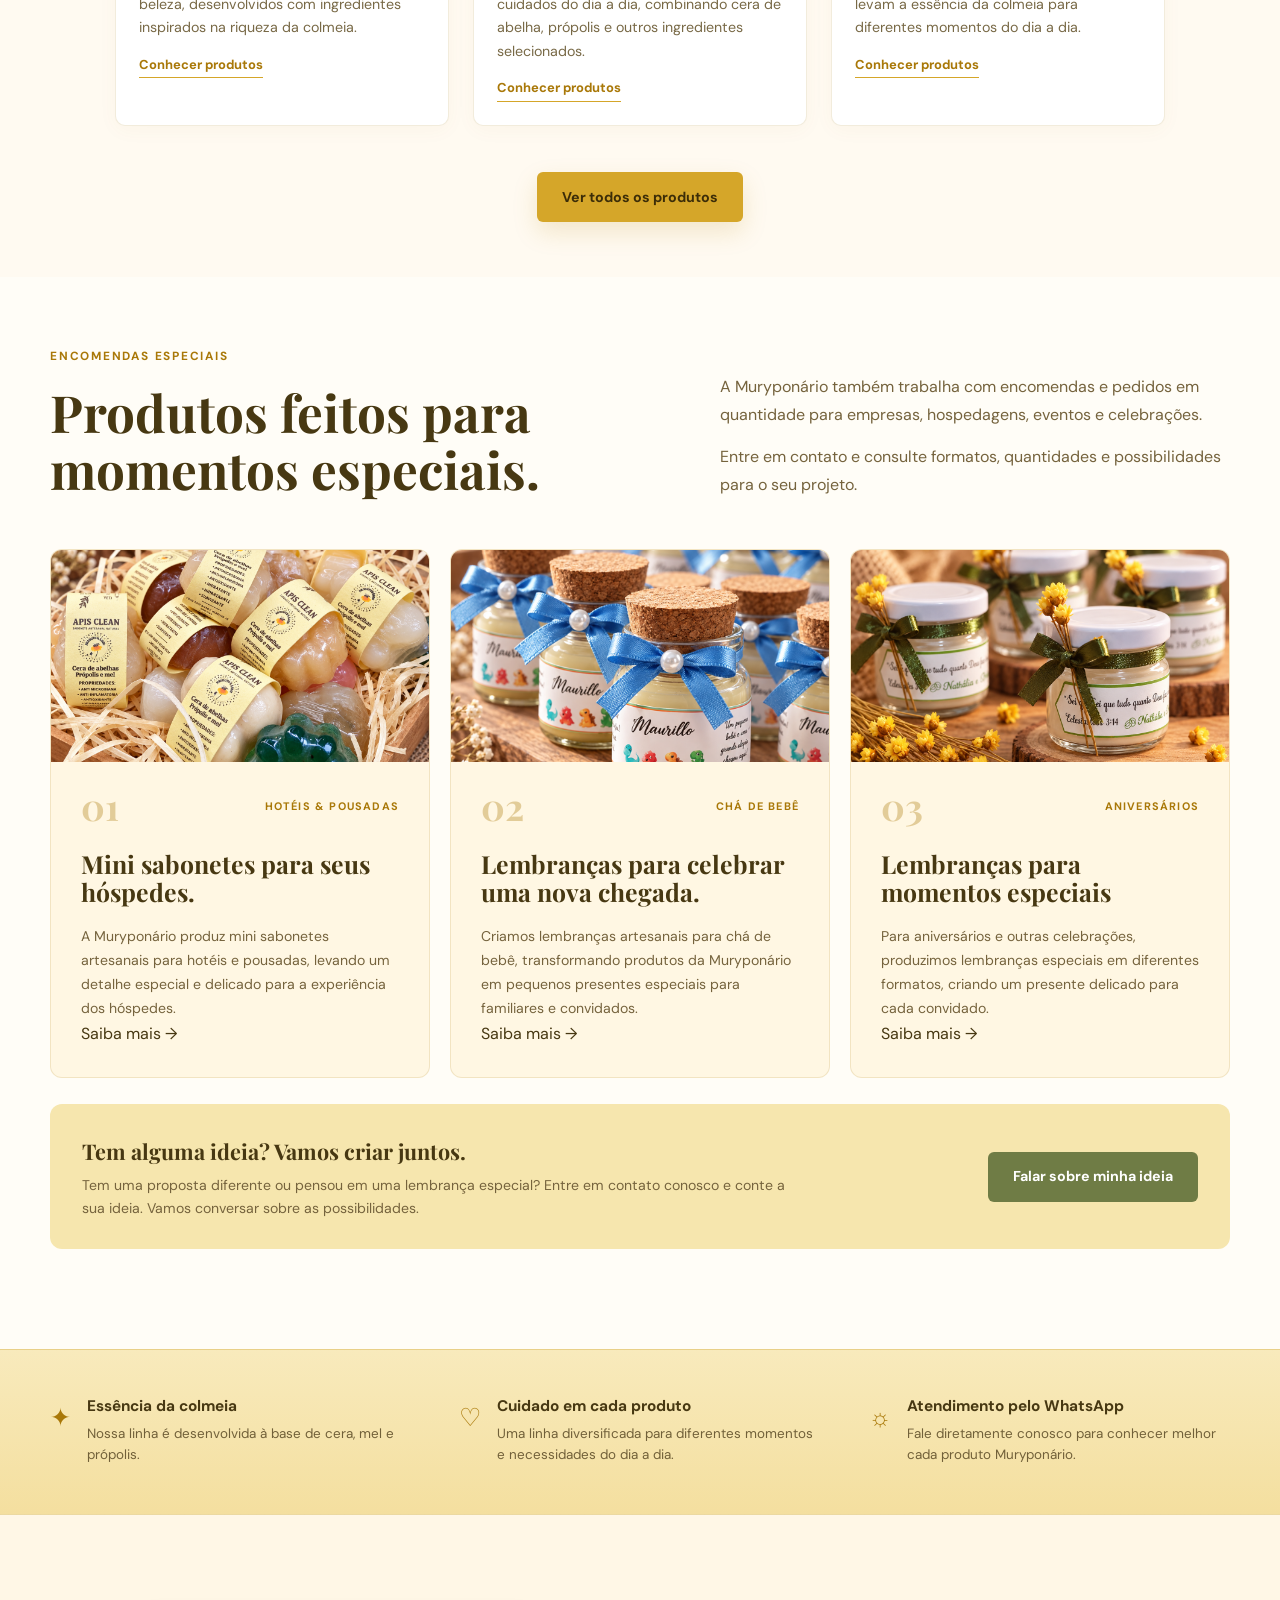
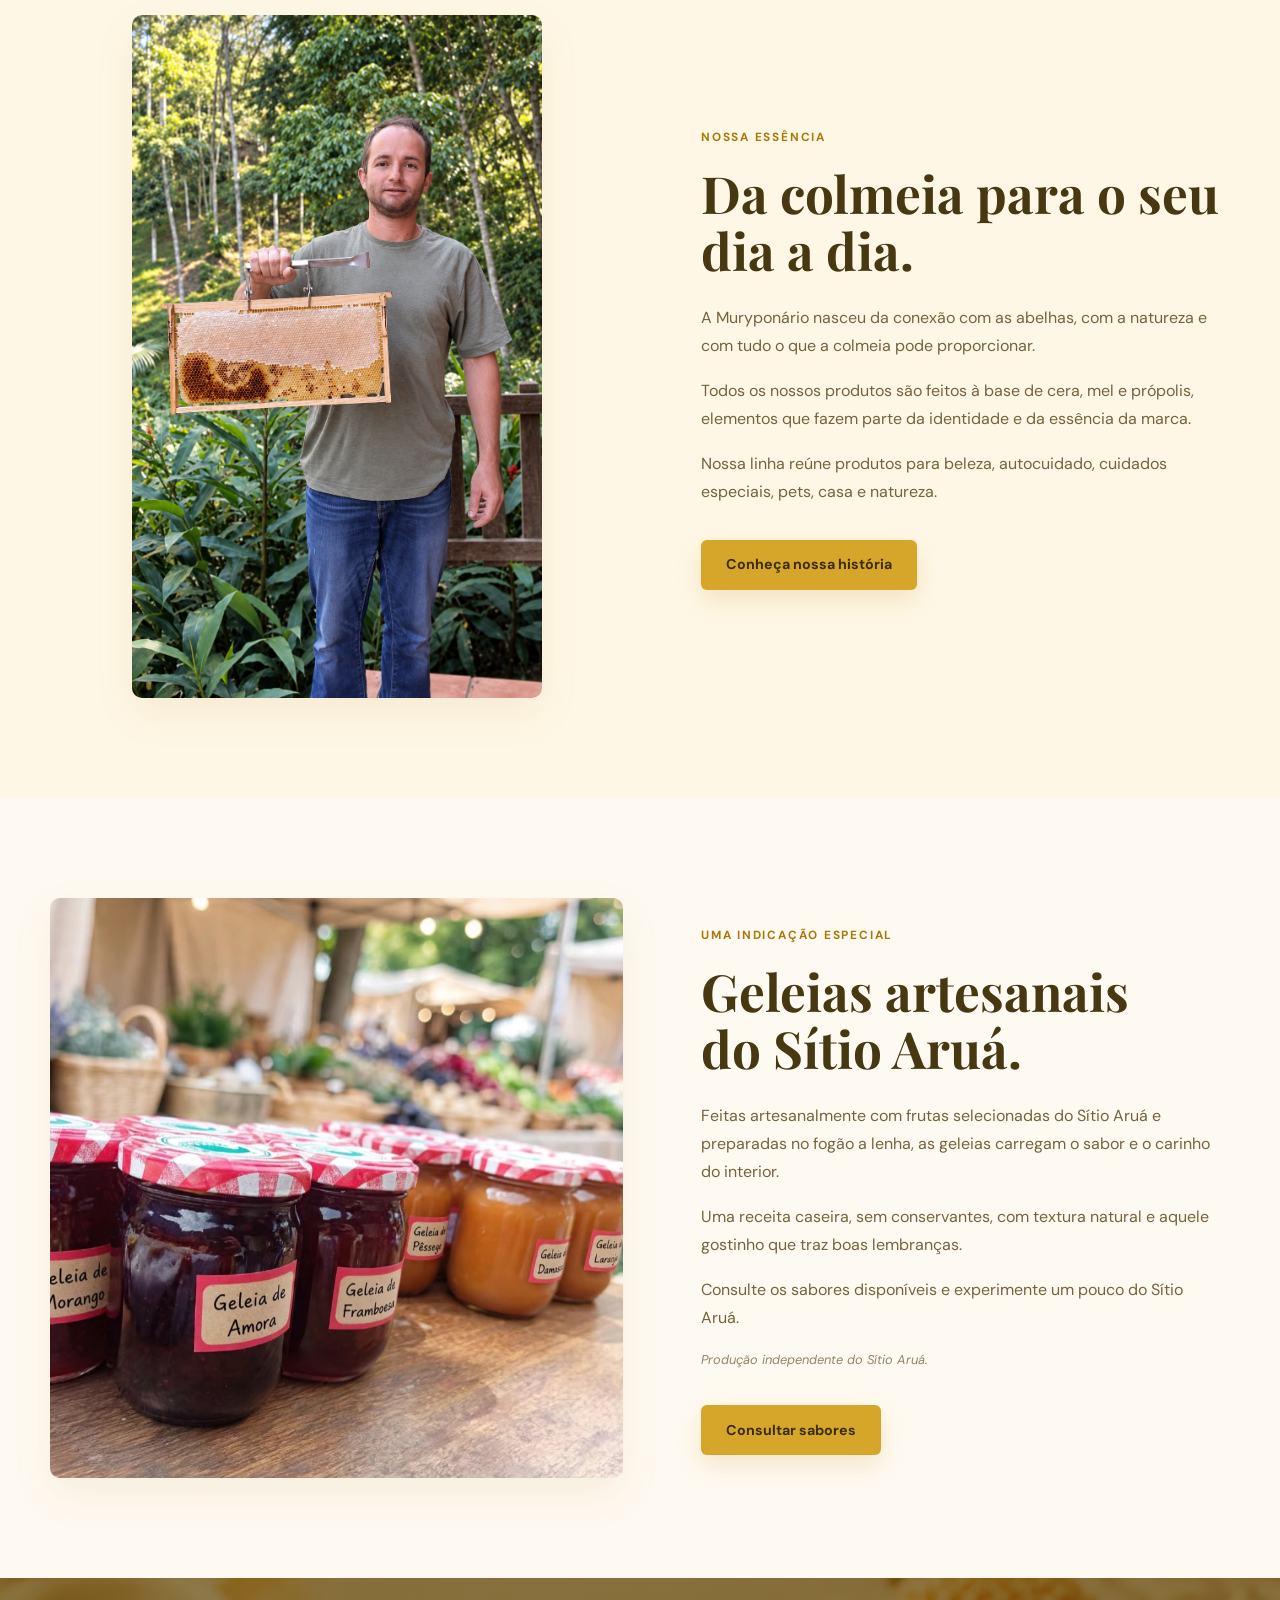
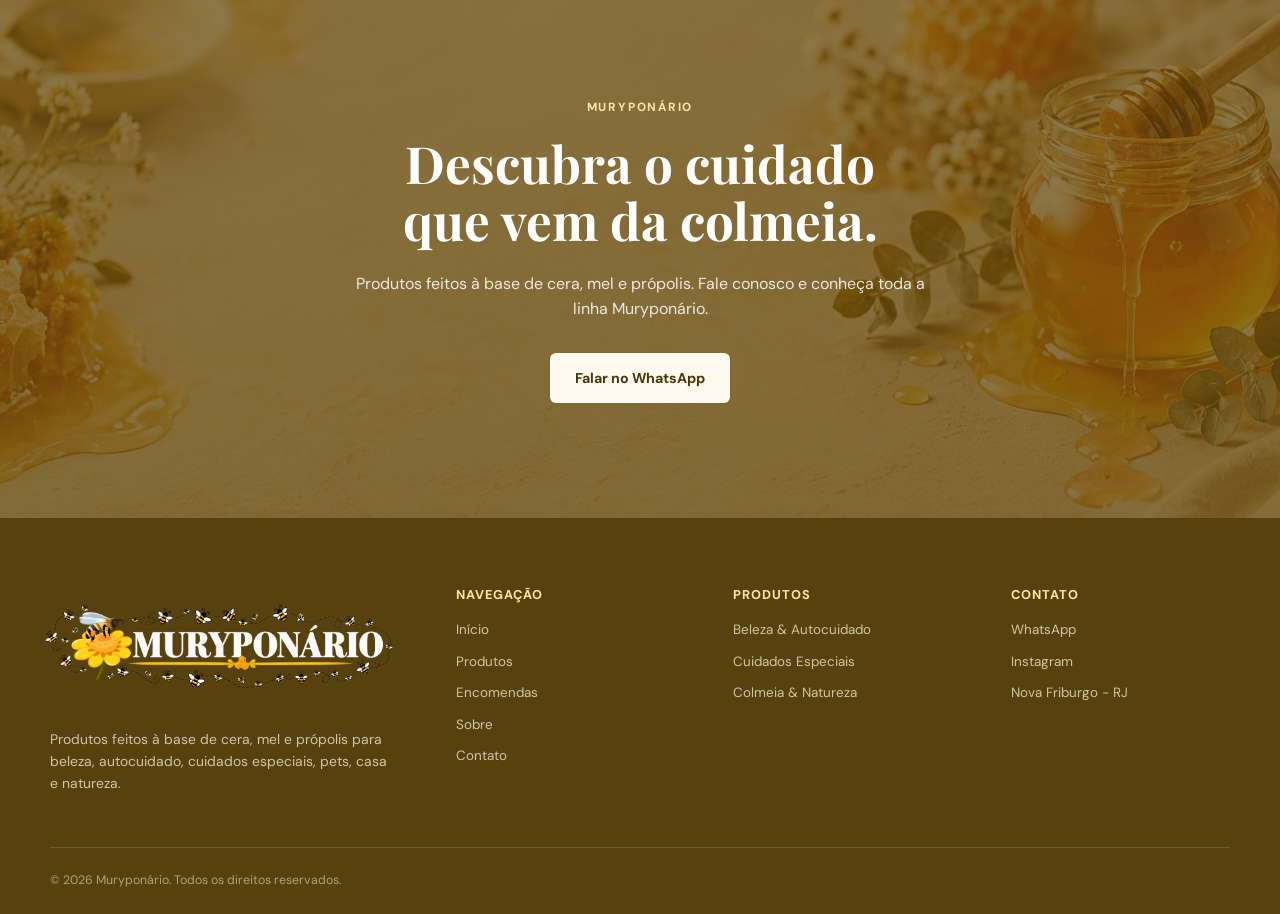
==== commit 8abeaaf4: "Corrige imagem do hero" ====
--- a/index.html
+++ b/index.html
@@ -1114,7 +1114,7 @@
     <section class="hero">
 
       <img
-        src="imagens/hero-muryponario.jpg"
+        src="imagens/hero-muryponario.png"
         alt="Mel, favo de mel e flores representando a essência da Muryponário"
         class="hero-image"
       >
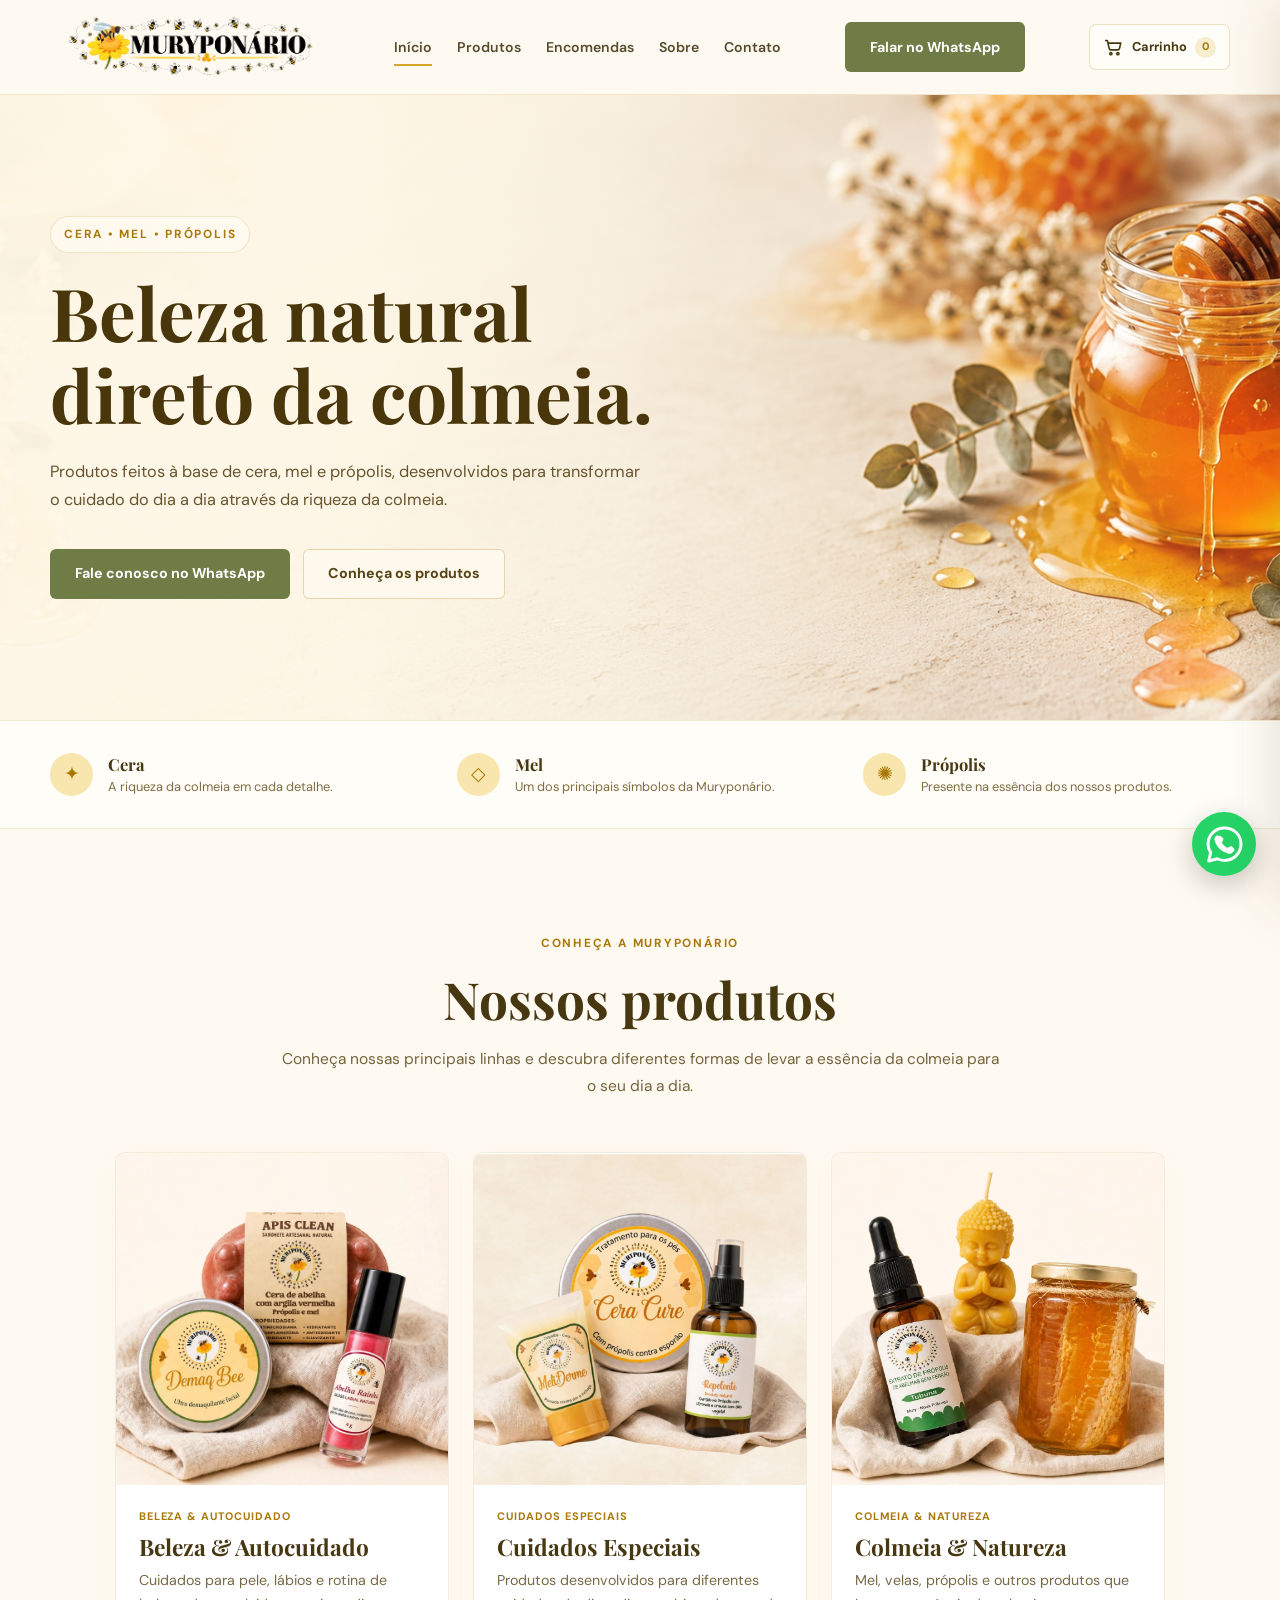
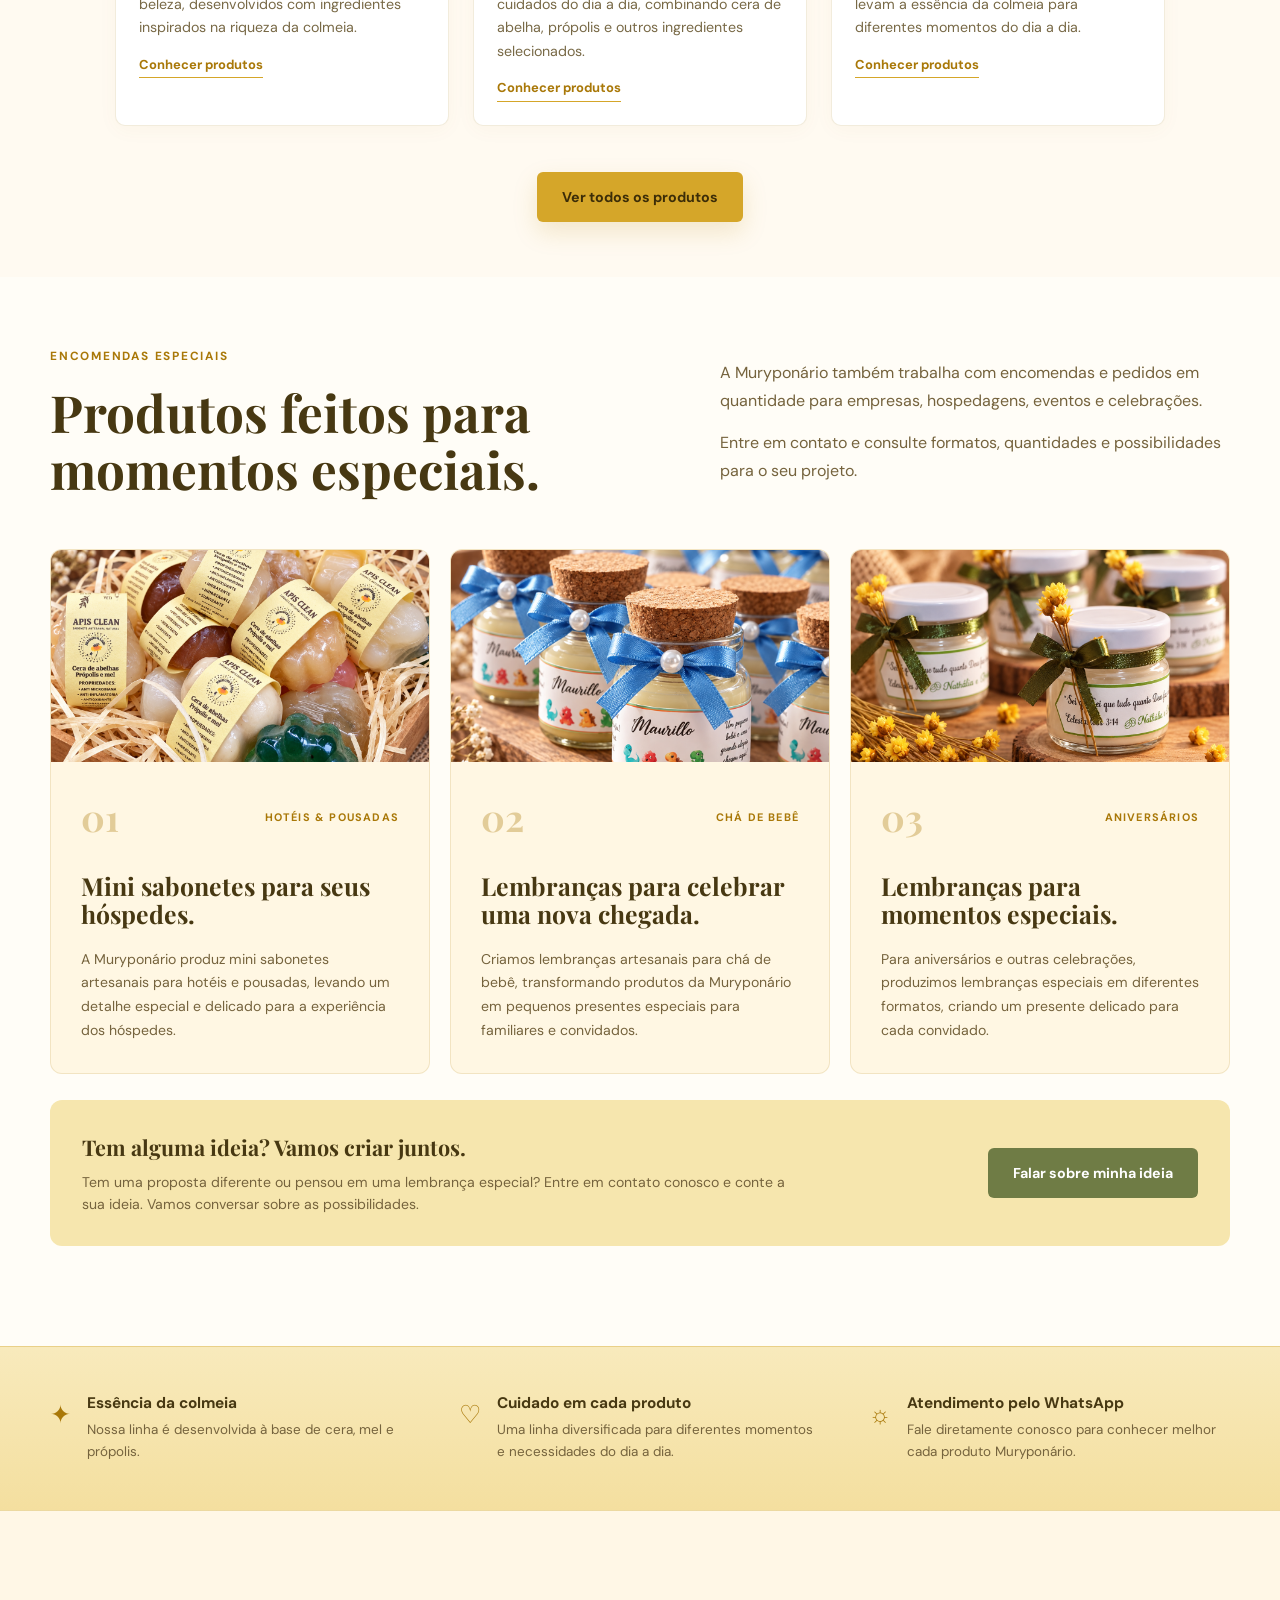
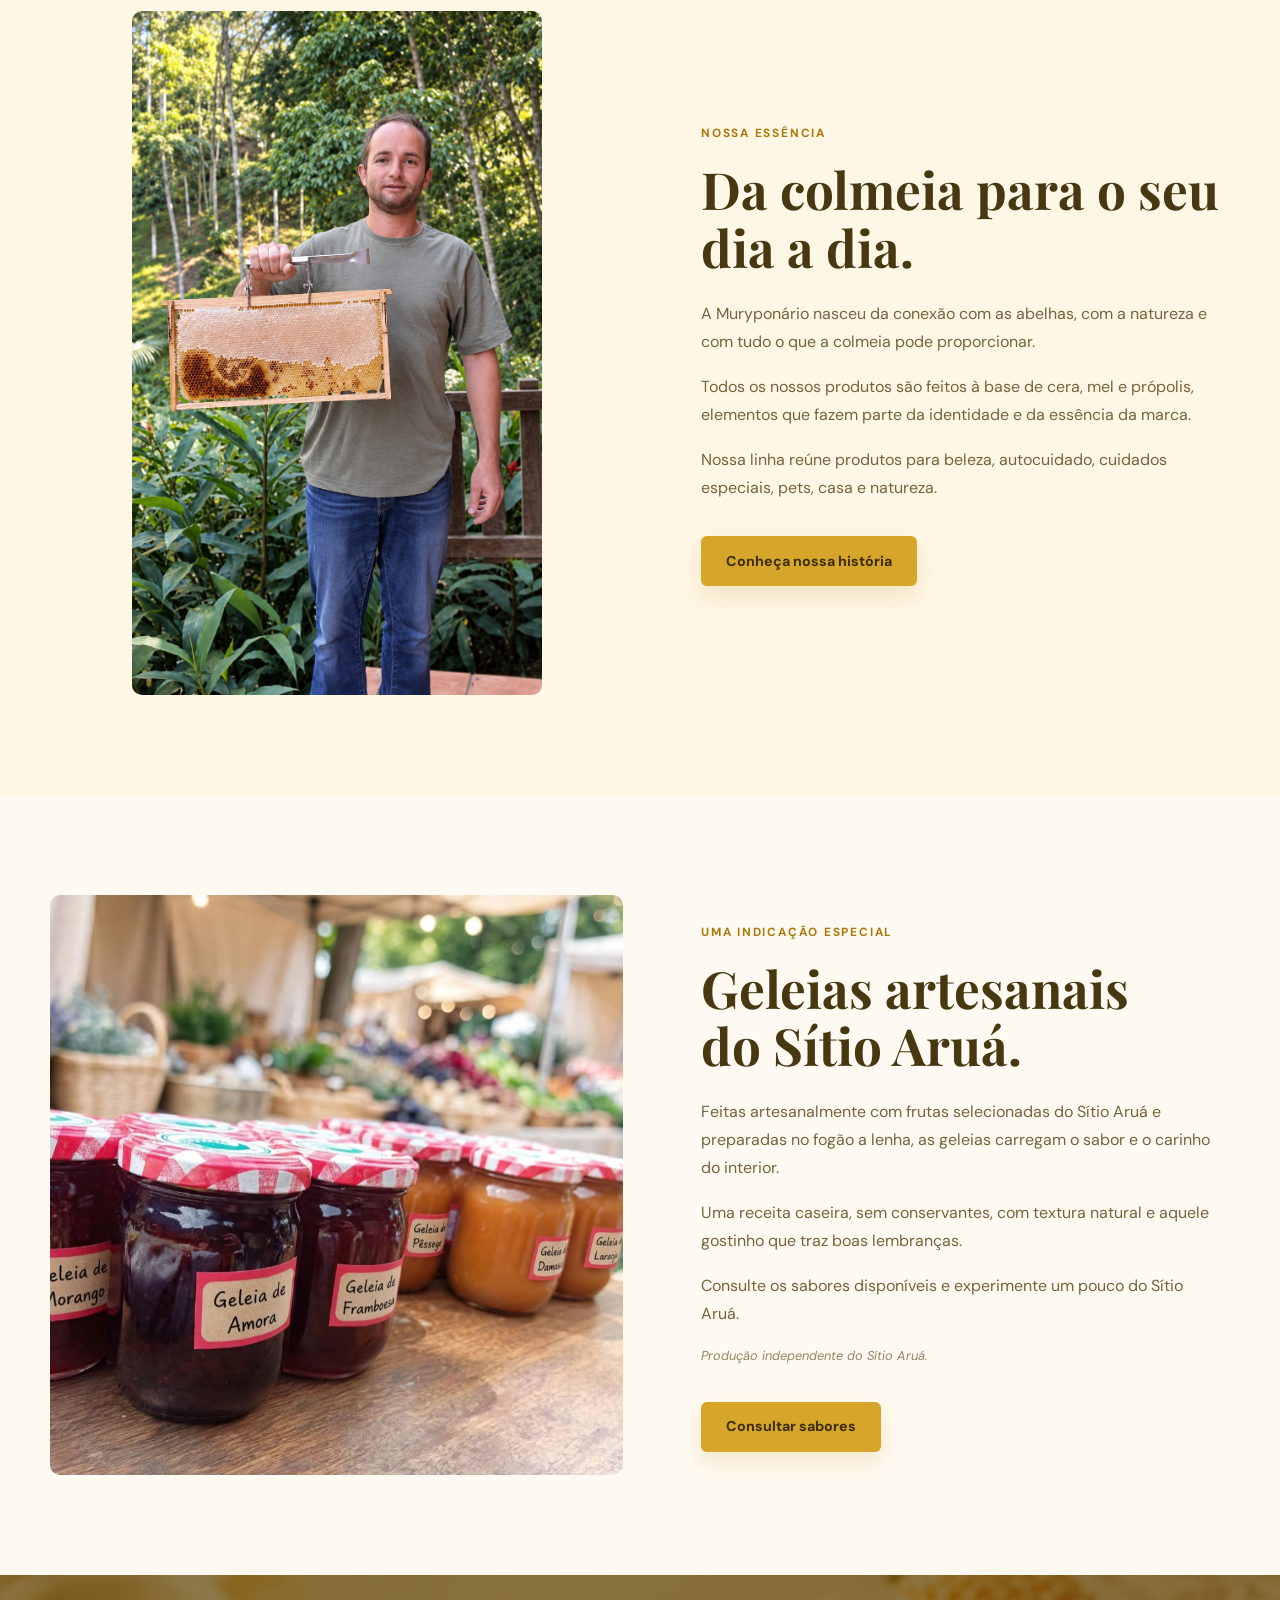
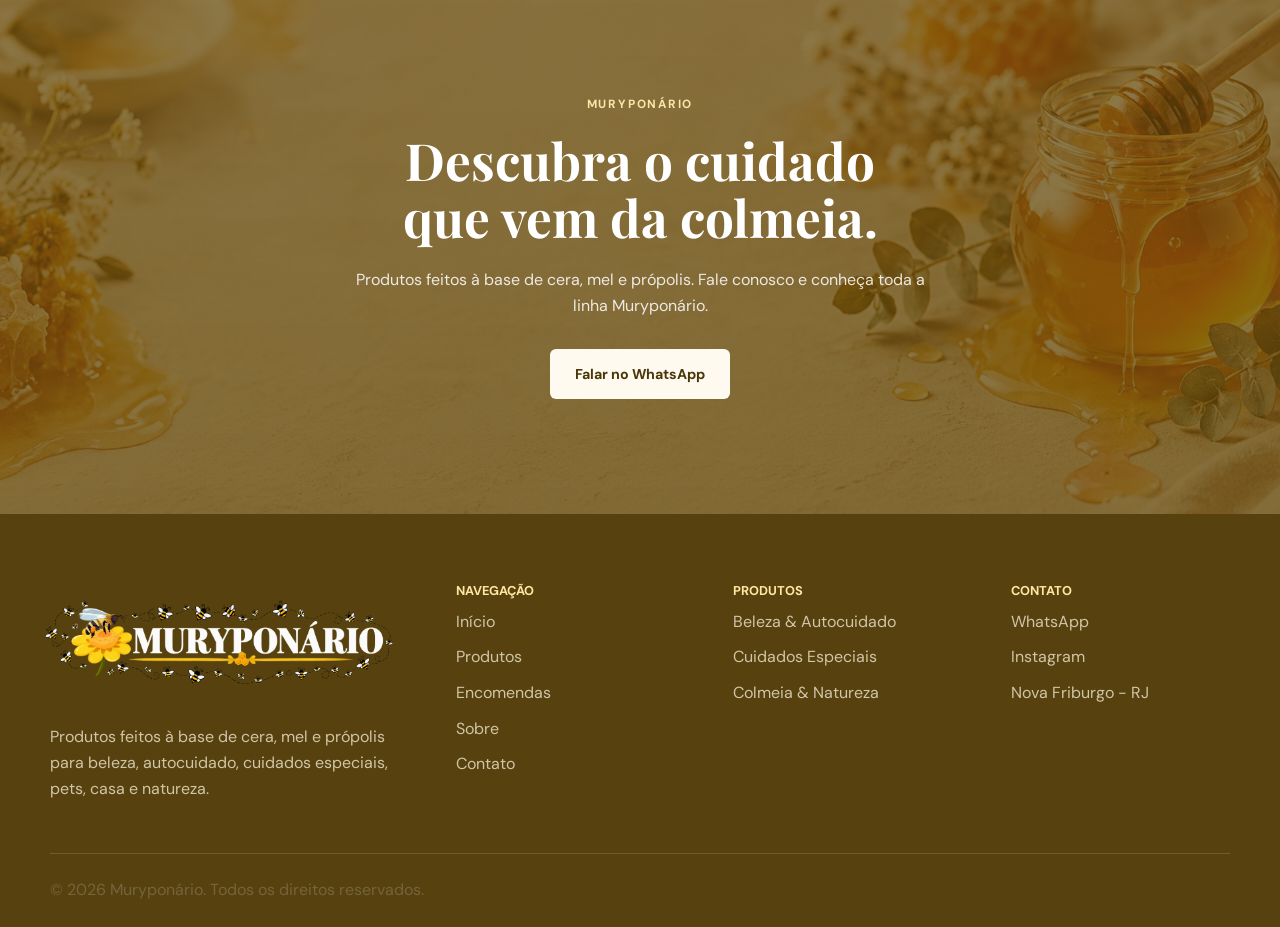
==== commit 932409e7: "Ajusta hero mobile da home" ====
--- a/index.html
+++ b/index.html
@@ -43,7 +43,6 @@
 
   <!-- =====================================
        OPEN GRAPH
-       WHATSAPP / FACEBOOK / LINKEDIN
   ====================================== -->
 
   <meta
@@ -73,17 +72,17 @@
 
   <meta
     property="og:url"
-    content="https://muryponario.pages.dev/"
+    content="https://muryponario.com.br/"
   >
 
   <meta
     property="og:image"
-    content="https://muryponario.pages.dev/imagens/muryponario-compartilhamento.jpg"
+    content="https://muryponario.com.br/imagens/muryponario-compartilhamento.jpg"
   >
 
   <meta
     property="og:image:secure_url"
-    content="https://muryponario.pages.dev/imagens/muryponario-compartilhamento.jpg"
+    content="https://muryponario.com.br/imagens/muryponario-compartilhamento.jpg"
   >
 
   <meta
@@ -118,12 +117,7 @@
 
   <meta
     name="twitter:image"
-    content="https://muryponario.pages.dev/imagens/muryponario-compartilhamento.jpg"
-  >
-
-  <meta
-    name="twitter:image:alt"
-    content="Muryponário - Beleza natural direto da colmeia"
+    content="https://muryponario.com.br/imagens/muryponario-compartilhamento.jpg"
   >
 
 
@@ -156,853 +150,6 @@
     rel="stylesheet"
     href="style.css"
   >
-
-
-  <!-- =====================================
-       AJUSTES EXCLUSIVOS DO INDEX NO MOBILE
-       DESKTOP PERMANECE INALTERADO
-  ====================================== -->
-
-  <style>
-
-    .mobile-swipe-hint {
-      display: none;
-    }
-
-
-    @media (max-width: 650px) {
-
-      body {
-        overflow-x: hidden;
-      }
-
-
-      /* =====================================
-         HEADER MAIS COMPACTO
-      ====================================== */
-
-      .header-container {
-        min-height: 72px;
-      }
-
-      .logo {
-        width: 180px;
-        max-height: 62px;
-      }
-
-      .menu-toggle {
-        width: 38px;
-        height: 38px;
-      }
-
-      .menu-toggle span {
-        width: 23px;
-        margin: 4px auto;
-      }
-
-      .nav.mobile-open {
-        top: 72px;
-        gap: 0;
-        padding: 14px 20px 18px;
-      }
-
-      .nav.mobile-open .nav-link {
-        width: 100%;
-        padding: 11px 0;
-
-        border-bottom:
-          1px solid rgba(166, 120, 8, 0.10);
-      }
-
-
-      /* =====================================
-         HERO MAIS CURTO
-      ====================================== */
-
-      .hero {
-        min-height: 560px;
-      }
-
-      .hero-image {
-        object-position: 64% center;
-      }
-
-      .hero-content {
-        padding-bottom: 24px;
-      }
-
-      .hero-text {
-        width: 100%;
-
-        padding: 195px 0 0;
-      }
-
-      .hero-eyebrow {
-        margin-bottom: 13px;
-
-        padding: 6px 11px;
-
-        font-size: 0.66rem;
-      }
-
-      .hero h1 {
-        margin-bottom: 15px;
-
-        font-size:
-          clamp(
-            2.65rem,
-            11vw,
-            3.25rem
-          );
-
-        line-height: 1.02;
-      }
-
-      .hero-description {
-        max-width: 100%;
-
-        font-size: 0.91rem;
-
-        line-height: 1.58;
-      }
-
-      .hero-buttons {
-        gap: 8px;
-
-        margin-top: 20px;
-      }
-
-      .hero-buttons .btn {
-        width: 100%;
-
-        min-height: 46px;
-
-        padding:
-          0 17px;
-
-        font-size: 0.82rem;
-      }
-
-
-      /* =====================================
-         CERA / MEL / PRÓPOLIS
-      ====================================== */
-
-      .brand-formula {
-        padding: 22px 0;
-      }
-
-      .brand-formula-content {
-        grid-template-columns:
-          repeat(3, minmax(0, 1fr));
-
-        gap: 0;
-      }
-
-      .formula-item {
-        min-width: 0;
-
-        flex-direction: column;
-        justify-content: center;
-
-        gap: 7px;
-
-        padding:
-          0 9px;
-
-        text-align: center;
-      }
-
-      .formula-item:not(:last-child) {
-        border-right:
-          1px solid rgba(166, 120, 8, 0.14);
-      }
-
-      .formula-icon {
-        width: 34px;
-        height: 34px;
-
-        flex-basis: 34px;
-
-        font-size: 0.96rem;
-      }
-
-      .formula-item strong {
-        font-size: 0.92rem;
-      }
-
-      .formula-item span:last-child {
-        display: none;
-      }
-
-
-      /* =====================================
-         ESPAÇAMENTO GERAL
-      ====================================== */
-
-      .section {
-        padding: 52px 0;
-      }
-
-      .section-heading {
-        margin-bottom: 26px;
-      }
-
-      .section-heading .eyebrow {
-        margin-bottom: 10px;
-      }
-
-      .section-heading h2 {
-        margin-bottom: 12px;
-
-        font-size: 2.45rem;
-
-        line-height: 1.06;
-      }
-
-      .section-heading p {
-        max-width: 95%;
-
-        margin-left: auto;
-        margin-right: auto;
-
-        font-size: 0.9rem;
-
-        line-height: 1.6;
-      }
-
-
-      /* =====================================
-         DICA DE ARRASTAR
-      ====================================== */
-
-      .mobile-swipe-hint {
-        display: block;
-
-        margin:
-          -9px 0 14px;
-
-        color:
-          var(--gold-dark);
-
-        font-size: 0.7rem;
-        font-weight: 700;
-
-        letter-spacing: 0.07em;
-
-        text-align: right;
-        text-transform: uppercase;
-      }
-
-
-      /* =====================================
-         NOSSOS PRODUTOS
-         CARROSSEL HORIZONTAL
-      ====================================== */
-
-      .products-highlight {
-        padding-bottom: 44px;
-      }
-
-      .home-products-three {
-        display: flex;
-
-        grid-template-columns: none;
-
-        gap: 14px;
-
-        max-width: none;
-
-        margin: 0;
-
-        padding:
-          2px 10vw 12px 1px;
-
-        overflow-x: auto;
-        overflow-y: hidden;
-
-        scroll-snap-type: x mandatory;
-
-        scroll-padding-left: 1px;
-
-        -webkit-overflow-scrolling: touch;
-
-        scrollbar-width: none;
-      }
-
-      .home-products-three::-webkit-scrollbar {
-        display: none;
-      }
-
-      .home-products-three .product-card {
-        flex:
-          0 0 83%;
-
-        scroll-snap-align: start;
-
-        border-radius: 10px;
-      }
-
-      .home-products-three .product-image-wrapper {
-        height: 230px;
-
-        aspect-ratio: auto;
-      }
-
-      .home-products-three .product-image {
-        width: 100%;
-        height: 100%;
-
-        object-fit: cover;
-      }
-
-      .home-products-three .product-info {
-        padding:
-          19px 18px 21px;
-      }
-
-      .home-products-three .product-category {
-        margin-bottom: 6px;
-
-        font-size: 0.61rem;
-      }
-
-      .home-products-three .product-info h3 {
-        margin-bottom: 8px;
-
-        font-size: 1.45rem;
-      }
-
-      .home-products-three .product-info p {
-        min-height: 0;
-
-        margin-bottom: 0;
-
-        font-size: 0.82rem;
-
-        line-height: 1.55;
-
-        display: -webkit-box;
-
-        line-clamp: 3;
-        -webkit-line-clamp: 3;
-
-        -webkit-box-orient: vertical;
-
-        overflow: hidden;
-      }
-
-      .home-products-three .product-link {
-        margin-top: 12px;
-
-        font-size: 0.77rem;
-      }
-
-      .products-highlight .section-button {
-        margin-top: 22px;
-      }
-
-      .products-highlight .section-button .btn {
-        width: 100%;
-
-        min-height: 48px;
-      }
-
-
-      /* =====================================
-         ENCOMENDAS
-         CARROSSEL HORIZONTAL
-      ====================================== */
-
-      .orders-section {
-        padding-top: 50px;
-        padding-bottom: 48px;
-      }
-
-      .orders-header {
-        gap: 14px;
-
-        margin-bottom: 26px;
-      }
-
-      .orders-header .eyebrow {
-        margin-bottom: 10px;
-      }
-
-      .orders-header h2 {
-        font-size: 2.5rem;
-
-        line-height: 1.06;
-      }
-
-      .orders-intro p {
-        margin-bottom: 9px;
-
-        font-size: 0.89rem;
-
-        line-height: 1.58;
-      }
-
-      .orders-grid {
-        display: flex;
-
-        grid-template-columns: none;
-
-        gap: 14px;
-
-        margin: 0;
-
-        padding:
-          2px 10vw 12px 1px;
-
-        overflow-x: auto;
-        overflow-y: hidden;
-
-        scroll-snap-type: x mandatory;
-
-        scroll-padding-left: 1px;
-
-        -webkit-overflow-scrolling: touch;
-
-        scrollbar-width: none;
-      }
-
-      .orders-grid::-webkit-scrollbar {
-        display: none;
-      }
-
-      .order-card,
-      .order-card:last-child {
-        flex:
-          0 0 84%;
-
-        grid-column: auto;
-
-        min-height: 0;
-
-        scroll-snap-align: start;
-
-        border-radius: 10px;
-      }
-
-      .order-card-image-wrapper {
-        height: 205px;
-
-        aspect-ratio: auto;
-      }
-
-      .order-card-image {
-        width: 100%;
-        height: 100%;
-
-        object-fit: cover;
-      }
-
-      .order-card-content {
-        padding:
-          19px 18px 21px;
-      }
-
-      .order-card-top {
-        margin-bottom: 15px;
-      }
-
-      .order-number {
-        font-size: 1.8rem;
-      }
-
-      .order-label {
-        font-size: 0.61rem;
-      }
-
-      .order-card h3 {
-        margin-bottom: 11px;
-
-        font-size: 1.5rem;
-
-        line-height: 1.08;
-      }
-
-      .order-card p {
-        font-size: 0.82rem;
-
-        line-height: 1.55;
-      }
-
-      .order-card-link {
-        margin-top: 12px;
-
-        font-size: 0.79rem;
-      }
-
-      .orders-cta {
-        margin-top: 22px;
-
-        gap: 16px;
-
-        padding:
-          22px 20px;
-
-        border-radius: 10px;
-      }
-
-      .orders-cta-text {
-        gap: 5px;
-      }
-
-      .orders-cta-text strong {
-        font-size: 1.22rem;
-
-        line-height: 1.25;
-      }
-
-      .orders-cta-text span {
-        font-size: 0.82rem;
-
-        line-height: 1.55;
-      }
-
-      .orders-cta .btn {
-        min-height: 48px;
-
-        font-size: 0.82rem;
-      }
-
-
-      /* =====================================
-         BENEFÍCIOS MAIS COMPACTOS
-      ====================================== */
-
-      .benefits {
-        padding: 30px 0;
-      }
-
-      .benefits-grid {
-        gap: 20px;
-      }
-
-      .benefit-item {
-        gap: 12px;
-      }
-
-      .benefit-icon {
-        width: 30px;
-
-        font-size: 1.2rem;
-
-        text-align: center;
-      }
-
-      .benefit-item h3 {
-        margin-bottom: 3px;
-
-        font-size: 0.91rem;
-      }
-
-      .benefit-item p {
-        font-size: 0.78rem;
-
-        line-height: 1.5;
-      }
-
-
-      /* =====================================
-         SOBRE NA HOME
-      ====================================== */
-
-      #sobre {
-        padding-top: 50px;
-        padding-bottom: 50px;
-      }
-
-      #sobre .about-grid {
-        display: flex;
-
-        flex-direction: column;
-
-        gap: 25px;
-      }
-
-      #sobre .about-content {
-        order: 1;
-
-        max-width: none;
-      }
-
-      #sobre .about-video-wrapper {
-        order: 2;
-
-        width: 100%;
-        max-width: 100%;
-
-        min-height: 0;
-
-        height: 265px;
-
-        margin: 0;
-
-        border-radius: 10px;
-      }
-
-      #sobre .about-video {
-        width: 100%;
-        height: 100%;
-
-        object-fit: cover;
-
-        object-position: center;
-      }
-
-      #sobre .about-content .eyebrow {
-        margin-bottom: 10px;
-      }
-
-      #sobre .about-content h2 {
-        margin-bottom: 15px;
-
-        font-size: 2.45rem;
-
-        line-height: 1.06;
-      }
-
-      #sobre .about-content p {
-        margin-bottom: 11px;
-
-        font-size: 0.89rem;
-
-        line-height: 1.6;
-      }
-
-      #sobre .about-content .btn {
-        width: 100%;
-
-        min-height: 48px;
-
-        margin-top: 10px;
-      }
-
-
-      /* =====================================
-         SÍTIO ARUÁ
-      ====================================== */
-
-      .arua-section {
-        padding-top: 50px;
-        padding-bottom: 50px;
-      }
-
-      .arua-section .about-grid {
-        display: flex;
-
-        flex-direction: column;
-
-        gap: 24px;
-      }
-
-      .arua-section .about-content {
-        order: 1;
-
-        max-width: none;
-      }
-
-      .arua-section .about-image-wrapper {
-        order: 2;
-
-        width: 100%;
-
-        min-height: 0;
-
-        height: 270px;
-
-        margin: 0;
-
-        border-radius: 10px;
-      }
-
-      .arua-section .about-image {
-        width: 100%;
-        height: 100%;
-
-        object-fit: cover;
-
-        object-position: center;
-      }
-
-      .arua-section .about-content .eyebrow {
-        margin-bottom: 10px;
-      }
-
-      .arua-section .about-content h2 {
-        margin-bottom: 15px;
-
-        font-size: 2.4rem;
-
-        line-height: 1.06;
-      }
-
-      .arua-section .about-content p {
-        margin-bottom: 10px;
-
-        font-size: 0.89rem;
-
-        line-height: 1.58;
-      }
-
-      .arua-section .about-content .btn {
-        width: 100%;
-
-        min-height: 48px;
-
-        margin-top: 9px;
-      }
-
-
-      /* =====================================
-         CTA FINAL
-      ====================================== */
-
-      .final-cta {
-        padding: 62px 0;
-      }
-
-      .final-cta .eyebrow {
-        margin-bottom: 12px;
-      }
-
-      .final-cta h2 {
-        margin-bottom: 14px;
-
-        font-size: 2.55rem;
-
-        line-height: 1.05;
-      }
-
-      .final-cta p {
-        max-width: 92%;
-
-        margin-bottom: 22px;
-
-        font-size: 0.9rem;
-
-        line-height: 1.6;
-      }
-
-      .final-cta .btn {
-        width:
-          min(
-            100%,
-            330px
-          );
-
-        min-height: 48px;
-      }
-
-
-      /* =====================================
-         FOOTER MAIS CURTO
-      ====================================== */
-
-      .footer {
-        padding:
-          40px 0 18px;
-      }
-
-      .footer-grid {
-        grid-template-columns:
-          repeat(
-            2,
-            minmax(0, 1fr)
-          );
-
-        gap:
-          26px 20px;
-
-        padding-bottom: 28px;
-      }
-
-      .footer-brand {
-        grid-column:
-          1 / -1;
-      }
-
-      .footer-logo {
-        width: 215px;
-
-        margin-left: -5px;
-        margin-bottom: 11px;
-      }
-
-      .footer-brand p {
-        max-width: 100%;
-
-        font-size: 0.77rem;
-
-        line-height: 1.52;
-      }
-
-      .footer-column {
-        gap: 7px;
-      }
-
-      .footer-column h3 {
-        margin-bottom: 3px;
-
-        font-size: 0.69rem;
-      }
-
-      .footer-column a,
-      .footer-column p {
-        font-size: 0.75rem;
-
-        line-height: 1.45;
-      }
-
-      .footer-column:last-child {
-        grid-column:
-          1 / -1;
-
-        flex-direction: row;
-        flex-wrap: wrap;
-        align-items: center;
-
-        gap:
-          8px 18px;
-      }
-
-      .footer-column:last-child h3 {
-        flex:
-          0 0 100%;
-      }
-
-      .footer-bottom {
-        padding-top: 17px;
-      }
-
-      .footer-bottom p {
-        font-size: 0.69rem;
-      }
-
-
-      /* =====================================
-         WHATSAPP FLUTUANTE MENOR
-      ====================================== */
-
-      .floating-whatsapp {
-        right: 14px;
-        bottom: 16px;
-
-        width: 50px;
-        height: 50px;
-      }
-
-      .floating-whatsapp svg {
-        width: 33px;
-        height: 33px;
-      }
-
-    }
-
-  </style>
 
 </head>
 
@@ -1130,12 +277,10 @@
             Cera • Mel • Própolis
           </span>
 
-
           <h1>
             Beleza natural<br>
             direto da colmeia.
           </h1>
-
 
           <p class="hero-description">
             Produtos feitos à base de cera, mel e própolis,
@@ -1155,7 +300,6 @@
               Fale conosco no WhatsApp
             </a>
 
-
             <a
               href="produtos.html"
               class="btn btn-secondary"
@@ -1274,17 +418,8 @@
         </div>
 
 
-        <p class="mobile-swipe-hint">
-          Deslize para ver mais →
-        </p>
-
-
         <div class="product-grid home-products home-products-three">
 
-
-          <!-- =====================================
-               BELEZA & AUTOCUIDADO
-          ====================================== -->
 
           <article class="product-card">
 
@@ -1328,10 +463,6 @@
           </article>
 
 
-          <!-- =====================================
-               CUIDADOS ESPECIAIS
-          ====================================== -->
-
           <article class="product-card">
 
             <div class="product-image-wrapper">
@@ -1374,10 +505,6 @@
           </article>
 
 
-          <!-- =====================================
-               COLMEIA & NATUREZA
-          ====================================== -->
-
           <article class="product-card">
 
             <div class="product-image-wrapper">
@@ -1483,17 +610,8 @@
         </div>
 
 
-        <p class="mobile-swipe-hint">
-          Deslize para ver mais →
-        </p>
-
-
         <div class="orders-grid">
 
-
-          <!-- =====================================
-               HOTÉIS
-          ====================================== -->
 
           <article class="order-card">
 
@@ -1528,35 +646,16 @@
                 Mini sabonetes para seus hóspedes.
               </h3>
 
-
               <p>
                 A Muryponário produz mini sabonetes artesanais
                 para hotéis e pousadas, levando um detalhe especial
                 e delicado para a experiência dos hóspedes.
               </p>
 
-
-              <a
-                href="#"
-                class="order-card-link js-whatsapp-order-detail"
-                data-order="Hotéis & Pousadas"
-                target="_blank"
-                rel="noopener noreferrer"
-              >
-                Saiba mais
-                <span aria-hidden="true">
-                  →
-                </span>
-              </a>
-
             </div>
 
           </article>
 
-
-          <!-- =====================================
-               CHÁ DE BEBÊ
-          ====================================== -->
 
           <article class="order-card">
 
@@ -1591,35 +690,16 @@
                 Lembranças para celebrar uma nova chegada.
               </h3>
 
-
               <p>
                 Criamos lembranças artesanais para chá de bebê,
                 transformando produtos da Muryponário em pequenos
                 presentes especiais para familiares e convidados.
               </p>
 
-
-              <a
-                href="#"
-                class="order-card-link js-whatsapp-order-detail"
-                data-order="Chá de Bebê"
-                target="_blank"
-                rel="noopener noreferrer"
-              >
-                Saiba mais
-                <span aria-hidden="true">
-                  →
-                </span>
-              </a>
-
             </div>
 
           </article>
 
-
-          <!-- =====================================
-               ANIVERSÁRIOS
-          ====================================== -->
 
           <article class="order-card">
 
@@ -1651,9 +731,8 @@
 
 
               <h3>
-                Lembranças para momentos especiais
+                Lembranças para momentos especiais.
               </h3>
-
 
               <p>
                 Para aniversários e outras celebrações,
@@ -1661,30 +740,12 @@
                 criando um presente delicado para cada convidado.
               </p>
 
-
-              <a
-                href="#"
-                class="order-card-link js-whatsapp-order-detail"
-                data-order="Aniversários"
-                target="_blank"
-                rel="noopener noreferrer"
-              >
-                Saiba mais
-                <span aria-hidden="true">
-                  →
-                </span>
-              </a>
-
             </div>
 
           </article>
 
         </div>
 
-
-        <!-- =====================================
-             CTA PARA OUTRAS IDEIAS
-        ====================================== -->
 
         <div class="orders-cta">
 
@@ -1798,7 +859,7 @@
 
 
     <!-- =====================================
-         SOBRE / VÍDEO
+         SOBRE
     ====================================== -->
 
     <section
@@ -1827,8 +888,6 @@
               type="video/mp4"
             >
 
-            Seu navegador não suporta vídeos em HTML5.
-
           </video>
 
         </div>
@@ -1839,13 +898,11 @@
           <span class="eyebrow">
             Nossa essência
           </span>
-
 
           <h2>
             Da colmeia para
             o seu dia a dia.
           </h2>
-
 
           <p>
             A Muryponário nasceu da conexão com as abelhas,
@@ -1853,13 +910,11 @@
             pode proporcionar.
           </p>
 
-
           <p>
             Todos os nossos produtos são feitos à base
             de cera, mel e própolis, elementos que fazem
             parte da identidade e da essência da marca.
           </p>
-
 
           <p>
             Nossa linha reúne produtos para beleza,
@@ -1908,12 +963,10 @@
             Uma indicação especial
           </span>
 
-
           <h2>
             Geleias artesanais<br>
             do Sítio Aruá.
           </h2>
-
 
           <p>
             Feitas artesanalmente com frutas selecionadas
@@ -1921,19 +974,16 @@
             as geleias carregam o sabor e o carinho do interior.
           </p>
 
-
           <p>
             Uma receita caseira, sem conservantes,
             com textura natural e aquele gostinho
             que traz boas lembranças.
           </p>
 
-
           <p>
             Consulte os sabores disponíveis e experimente
             um pouco do Sítio Aruá.
           </p>
-
 
           <p class="arua-disclaimer">
             Produção independente do Sítio Aruá.
@@ -2029,25 +1079,11 @@
           Navegação
         </h3>
 
-        <a href="index.html">
-          Início
-        </a>
-
-        <a href="produtos.html">
-          Produtos
-        </a>
-
-        <a href="#encomendas">
-          Encomendas
-        </a>
-
-        <a href="sobre.html">
-          Sobre
-        </a>
-
-        <a href="contato.html">
-          Contato
-        </a>
+        <a href="index.html">Início</a>
+        <a href="produtos.html">Produtos</a>
+        <a href="#encomendas">Encomendas</a>
+        <a href="sobre.html">Sobre</a>
+        <a href="contato.html">Contato</a>
 
       </div>
 
@@ -2150,10 +1186,6 @@
   </a>
 
 
-  <!-- =====================================
-       JAVASCRIPT
-  ====================================== -->
-
   <script src="script.js"></script>
 
 
--- a/style.css
+++ b/style.css
@@ -121,16 +121,12 @@
 
 .btn {
   min-height: 50px;
-
   display: inline-flex;
   align-items: center;
   justify-content: center;
-
   padding: 0 24px;
-
   border: 1px solid transparent;
   border-radius: 6px;
-
   font-size: 0.89rem;
   font-weight: 700;
 
@@ -170,9 +166,7 @@
 .btn-secondary {
   background: rgba(255, 250, 239, 0.84);
   color: #574418;
-
   border-color: rgba(170, 123, 13, 0.28);
-
   -webkit-backdrop-filter: blur(6px);
   backdrop-filter: blur(6px);
 }
@@ -195,22 +189,17 @@
   position: sticky;
   top: 0;
   z-index: 1000;
-
   background: rgba(255, 250, 241, 0.96);
-
   border-bottom: 1px solid var(--border);
-
   -webkit-backdrop-filter: blur(12px);
   backdrop-filter: blur(12px);
 }
 
 .header-container {
   min-height: 94px;
-
   display: flex;
   align-items: center;
   justify-content: space-between;
-
   gap: 20px;
 }
 
@@ -224,41 +213,31 @@
   width: 280px;
   height: auto;
   max-height: 84px;
-
   object-fit: contain;
 }
 
 .nav {
   display: flex;
   align-items: center;
-
   gap: 25px;
 }
 
 .nav-link {
   position: relative;
-
   color: #574b2d;
-
   font-size: 0.88rem;
   font-weight: 600;
-
   white-space: nowrap;
 }
 
 .nav-link::after {
   content: "";
-
   position: absolute;
-
   left: 0;
   bottom: -8px;
-
   width: 0;
   height: 2px;
-
   background: var(--gold);
-
   transition: width 0.2s ease;
 }
 
@@ -274,53 +253,40 @@
 
 .menu-toggle {
   display: none;
-
   width: 42px;
   height: 42px;
-
   border: 0;
-
   background: transparent;
-
   cursor: pointer;
 }
 
 .menu-toggle span {
   display: block;
-
   width: 25px;
   height: 2px;
-
   margin: 5px auto;
-
   background: var(--text);
 }
 
 
 /* ========================================
-   HERO
+   HERO DESKTOP
 ======================================== */
 
 .hero {
   position: relative;
-
   min-height: 625px;
-
-  display: flex;
-  align-items: center;
-
+  display: flex;
+  align-items: center;
   overflow: hidden;
-
   background: #f7e8bb;
 }
 
 .hero-image {
   position: absolute;
   inset: 0;
-
   width: 100%;
   height: 100%;
-
   object-fit: cover;
   object-position: center;
 }
@@ -328,7 +294,6 @@
 .hero-overlay {
   position: absolute;
   inset: 0;
-
   z-index: 1;
 
   background:
@@ -350,43 +315,33 @@
 .hero-text {
   width: 54%;
   max-width: 630px;
-
   padding: 60px 0;
 }
 
 .hero-eyebrow {
   padding: 8px 13px;
-
   border: 1px solid rgba(176, 129, 16, 0.18);
   border-radius: 100px;
-
   background: rgba(255, 251, 242, 0.76);
-
   -webkit-backdrop-filter: blur(5px);
   backdrop-filter: blur(5px);
 }
 
 .hero h1 {
   margin-bottom: 23px;
-
   color: #49360b;
 }
 
 .hero-description {
   max-width: 590px;
-
   color: #66552d;
-
   font-size: 1.02rem;
-
   line-height: 1.75;
 }
 
 .hero-buttons {
   display: flex;
-
   gap: 13px;
-
   margin-top: 34px;
 }
 
@@ -397,44 +352,33 @@
 
 .brand-formula {
   padding: 30px 0;
-
   background: #fffdf7;
-
   border-top: 1px solid var(--border);
   border-bottom: 1px solid var(--border);
 }
 
 .brand-formula-content {
   display: grid;
-
   grid-template-columns: repeat(3, 1fr);
-
   gap: 40px;
 }
 
 .formula-item {
   display: flex;
   align-items: center;
-
   gap: 15px;
 }
 
 .formula-icon {
   width: 43px;
   height: 43px;
-
   flex: 0 0 43px;
-
   display: flex;
   align-items: center;
   justify-content: center;
-
   border-radius: 50%;
-
   background: #f8e6ae;
-
   color: var(--gold-dark);
-
   font-size: 1.2rem;
 }
 
@@ -445,14 +389,12 @@
 
 .formula-item strong {
   color: var(--text);
-
   font-family: "Playfair Display", serif;
   font-size: 1.03rem;
 }
 
 .formula-item span:last-child {
   color: #806d44;
-
   font-size: 0.8rem;
 }
 
@@ -467,21 +409,17 @@
 
 .section-heading {
   max-width: 720px;
-
   margin: 0 auto 52px;
-
   text-align: center;
 }
 
 .section-heading h2 {
   margin-bottom: 18px;
-
   color: var(--text);
 }
 
 .section-heading p {
   font-size: 0.97rem;
-
   line-height: 1.75;
 }
 
@@ -492,32 +430,25 @@
 
 .products-highlight {
   padding-bottom: 55px;
-
   background: var(--cream);
 }
 
 .product-grid {
   display: grid;
-
   grid-template-columns: repeat(4, 1fr);
-
   gap: 24px;
 }
 
 .home-products-three {
   grid-template-columns: repeat(3, minmax(0, 1fr));
-
   max-width: 1050px;
-
   margin-left: auto;
   margin-right: auto;
 }
 
 .product-card {
   overflow: hidden;
-
   background: #ffffff;
-
   border: 1px solid rgba(166, 120, 8, 0.14);
   border-radius: 10px;
 
@@ -531,24 +462,19 @@
 
 .product-card:hover {
   transform: translateY(-5px);
-
   box-shadow: var(--shadow);
 }
 
 .product-image-wrapper {
   overflow: hidden;
-
   aspect-ratio: 1 / 1;
-
   background: #f8f0db;
 }
 
 .product-image {
   width: 100%;
   height: 100%;
-
   object-fit: cover;
-
   transition: transform 0.4s ease;
 }
 
@@ -556,6 +482,66 @@
   transform: scale(1.04);
 }
 
+.product-info {
+  padding: 23px;
+}
+
+.product-category {
+  display: block;
+  margin-bottom: 8px;
+  color: var(--gold-dark);
+  font-size: 0.68rem;
+  font-weight: 700;
+  letter-spacing: 0.08em;
+  text-transform: uppercase;
+}
+
+.product-info h3 {
+  margin-bottom: 10px;
+  color: var(--text);
+}
+
+.product-variation {
+  display: block;
+  margin-top: -2px;
+  margin-bottom: 12px;
+  color: var(--gold-dark);
+  font-size: 0.8rem;
+  font-weight: 700;
+  line-height: 1.45;
+}
+
+.product-info p {
+  min-height: 70px;
+  color: #786946;
+  font-size: 0.89rem;
+  line-height: 1.65;
+}
+
+.product-link,
+.product-whatsapp {
+  display: inline-block;
+  margin-top: 15px;
+  padding-bottom: 2px;
+  color: var(--gold-dark);
+  border-bottom: 1px solid var(--gold);
+  font-size: 0.81rem;
+  font-weight: 700;
+}
+
+.catalog-product .product-whatsapp {
+  display: block;
+  width: max-content;
+  max-width: 100%;
+  margin: 15px auto 0;
+  text-align: center;
+}
+
+.section-button {
+  margin-top: 46px;
+  text-align: center;
+}
+
 
 /* ========================================
    CARROSSEL
@@ -563,30 +549,18 @@
 
 .product-carousel {
   position: relative;
-
   isolation: isolate;
-
   touch-action: pan-y;
-
   outline: none;
-}
-
-.product-carousel:focus-visible {
-  box-shadow:
-    inset 0 0 0 3px rgba(213, 166, 41, 0.42);
 }
 
 .product-carousel-slide {
   position: absolute;
   inset: 0;
-
   z-index: 0;
-
   opacity: 0;
   visibility: hidden;
-
   pointer-events: none;
-
   background: #f8f0db;
 
   transition:
@@ -596,10 +570,8 @@
 
 .product-carousel-slide.active {
   z-index: 1;
-
   opacity: 1;
   visibility: visible;
-
   pointer-events: auto;
 }
 
@@ -610,47 +582,25 @@
 
 .product-carousel-arrow {
   position: absolute;
-
   top: 50%;
-
   z-index: 4;
-
   width: 38px;
   height: 38px;
-
   display: flex;
   align-items: center;
   justify-content: center;
-
   border: 1px solid rgba(166, 120, 8, 0.16);
   border-radius: 50%;
-
   background: rgba(255, 250, 241, 0.92);
-
   color: var(--text);
-
   font-size: 1.65rem;
-
   line-height: 1;
-
   cursor: pointer;
 
   box-shadow:
     0 5px 16px rgba(90, 63, 5, 0.13);
 
   transform: translateY(-50%);
-
-  transition:
-    background-color 0.2s ease,
-    transform 0.2s ease,
-    box-shadow 0.2s ease;
-}
-
-.product-carousel-arrow:hover {
-  background: #ffffff;
-
-  box-shadow:
-    0 7px 20px rgba(90, 63, 5, 0.18);
 }
 
 .product-carousel-prev {
@@ -661,216 +611,46 @@
   right: 10px;
 }
 
-.product-carousel-prev:hover {
-  transform:
-    translateY(-50%)
-    translateX(-2px);
-}
-
-.product-carousel-next:hover {
-  transform:
-    translateY(-50%)
-    translateX(2px);
-}
-
 .product-carousel-dots {
   position: absolute;
-
   left: 50%;
   bottom: 12px;
-
   z-index: 5;
-
-  display: flex;
-  align-items: center;
-  justify-content: center;
-
+  display: flex;
   gap: 6px;
-
   padding: 6px 8px;
-
   border-radius: 100px;
-
   background: rgba(255, 250, 241, 0.84);
-
-  -webkit-backdrop-filter: blur(5px);
-  backdrop-filter: blur(5px);
-
   transform: translateX(-50%);
 }
 
 .product-carousel-dot {
   width: 7px;
   height: 7px;
-
   padding: 0;
-
   border: 0;
   border-radius: 50%;
-
   background: rgba(71, 56, 18, 0.30);
-
   cursor: pointer;
-
-  transition:
-    width 0.2s ease,
-    background-color 0.2s ease;
 }
 
 .product-carousel-dot.active {
   width: 20px;
-
   border-radius: 100px;
-
   background: var(--gold-dark);
 }
 
 .product-carousel-slide-label {
   position: absolute;
-
   left: 14px;
   bottom: 47px;
-
   z-index: 3;
-
-  max-width: calc(100% - 28px);
-
   padding: 7px 11px;
-
   border-radius: 100px;
-
   background: rgba(255, 250, 241, 0.92);
-
   color: var(--text);
-
   font-size: 0.72rem;
   font-weight: 700;
-
-  box-shadow:
-    0 4px 14px rgba(90, 63, 5, 0.10);
-}
-
-.product-carousel-placeholder,
-.product-carousel-fallback {
-  position: absolute;
-  inset: 0;
-
-  display: flex;
-  align-items: center;
-  justify-content: center;
-
-  padding: 35px;
-
-  background:
-    linear-gradient(
-      135deg,
-      #fbf3dd 0%,
-      #f3e2b4 100%
-    );
-
-  color: #8a6b20;
-
-  text-align: center;
-
-  font-family: "Playfair Display", serif;
-  font-size: 1rem;
-  font-weight: 600;
-}
-
-.product-carousel-fallback {
-  display: none;
-
-  z-index: 2;
-}
-
-.product-carousel-slide.image-missing .product-image {
-  display: none;
-}
-
-.product-carousel-slide.image-missing .product-carousel-fallback {
-  display: flex;
-}
-
-.product-info {
-  padding: 23px;
-}
-
-.product-category {
-  display: block;
-
-  margin-bottom: 8px;
-
-  color: var(--gold-dark);
-
-  font-size: 0.68rem;
-  font-weight: 700;
-
-  letter-spacing: 0.08em;
-
-  text-transform: uppercase;
-}
-
-.product-info h3 {
-  margin-bottom: 10px;
-
-  color: var(--text);
-}
-
-.product-variation {
-  display: block;
-
-  margin-top: -2px;
-  margin-bottom: 12px;
-
-  color: var(--gold-dark);
-
-  font-size: 0.8rem;
-  font-weight: 700;
-
-  line-height: 1.45;
-}
-
-.product-info p {
-  min-height: 70px;
-
-  color: #786946;
-
-  font-size: 0.89rem;
-
-  line-height: 1.65;
-}
-
-.product-link,
-.product-whatsapp {
-  display: inline-block;
-
-  margin-top: 15px;
-
-  padding-bottom: 2px;
-
-  color: var(--gold-dark);
-
-  border-bottom: 1px solid var(--gold);
-
-  font-size: 0.81rem;
-  font-weight: 700;
-}
-
-.catalog-product .product-whatsapp {
-  display: block;
-
-  width: max-content;
-  max-width: 100%;
-
-  margin: 15px auto 0;
-
-  text-align: center;
-}
-
-.section-button {
-  margin-top: 46px;
-
-  text-align: center;
 }
 
 
@@ -880,19 +660,14 @@
 
 .orders-section {
   padding-top: 65px;
-
   background: #fffdf7;
 }
 
 .orders-header {
   display: grid;
-
   grid-template-columns: 1fr 0.85fr;
-
   align-items: end;
-
   gap: 70px;
-
   margin-bottom: 50px;
 }
 
@@ -902,83 +677,42 @@
 
 .orders-intro p {
   margin-bottom: 14px;
-
   line-height: 1.75;
-}
-
-.orders-intro p:last-child {
-  margin-bottom: 0;
 }
 
 .orders-grid {
   display: grid;
-
   grid-template-columns: repeat(3, 1fr);
-
   gap: 20px;
 }
 
 .order-card {
   min-height: 510px;
-
   display: flex;
   flex-direction: column;
-
   overflow: hidden;
-
-  padding: 0;
-
   border: 1px solid rgba(166, 120, 8, 0.15);
   border-radius: 12px;
-
   background: #fff7e3;
-
-  transition:
-    transform 0.25s ease,
-    box-shadow 0.25s ease,
-    background-color 0.25s ease;
-}
-
-.order-card:hover {
-  transform: translateY(-5px);
-
-  background: #fff3d3;
-
-  box-shadow: var(--shadow);
 }
 
 .order-card-image-wrapper {
   width: 100%;
-
   aspect-ratio: 16 / 9;
-
   overflow: hidden;
-
-  flex-shrink: 0;
-
   background: #f4e4b8;
 }
 
 .order-card-image {
   width: 100%;
   height: 100%;
-
   object-fit: cover;
-  object-position: center;
-
-  transition: transform 0.45s ease;
-}
-
-.order-card:hover .order-card-image {
-  transform: scale(1.035);
 }
 
 .order-card-content {
   flex: 1;
-
   display: flex;
   flex-direction: column;
-
   padding: 26px 30px 30px;
 }
 
@@ -986,96 +720,66 @@
   display: flex;
   align-items: center;
   justify-content: space-between;
-
   gap: 15px;
-
   margin-bottom: 25px;
 }
 
 .order-number {
   color: rgba(169, 120, 8, 0.34);
-
   font-family: "Playfair Display", serif;
   font-size: 2.3rem;
   font-weight: 700;
-
-  line-height: 1;
 }
 
 .order-label {
   color: var(--gold-dark);
-
   font-size: 0.68rem;
   font-weight: 700;
-
   letter-spacing: 0.11em;
-
   text-transform: uppercase;
-  text-align: right;
 }
 
 .order-card h3 {
-  max-width: 310px;
-
   margin-bottom: 20px;
-
   color: var(--text);
-
   font-size: 1.55rem;
 }
 
 .order-card p {
   margin-top: auto;
-
   color: #75633d;
-
   font-size: 0.88rem;
-
   line-height: 1.7;
 }
 
 .orders-cta {
   margin-top: 26px;
-
   display: flex;
   align-items: center;
   justify-content: space-between;
-
   gap: 40px;
-
   padding: 30px 32px;
-
   border-radius: 12px;
-
   background: var(--gold-soft);
 }
 
 .orders-cta-text {
   display: flex;
   flex-direction: column;
-
   gap: 6px;
-
   max-width: 720px;
 }
 
 .orders-cta-text strong {
   color: var(--text);
-
   font-family: "Playfair Display", serif;
   font-size: 1.35rem;
 }
 
 .orders-cta-text span {
   color: #75633d;
-
   font-size: 0.88rem;
-
   line-height: 1.6;
-}
-
-.orders-cta .btn {
-  flex-shrink: 0;
 }
 
 
@@ -1099,41 +803,28 @@
 
 .benefits-grid {
   display: grid;
-
   grid-template-columns: repeat(3, 1fr);
-
   gap: 48px;
 }
 
 .benefit-item {
   display: flex;
-  align-items: flex-start;
-
   gap: 16px;
 }
 
 .benefit-icon {
-  flex: 0 0 auto;
-
   color: var(--gold-dark);
-
   font-size: 1.55rem;
 }
 
 .benefit-item h3 {
   margin-bottom: 7px;
-
-  color: var(--text);
-
   font-family: "DM Sans", sans-serif;
   font-size: 0.96rem;
 }
 
 .benefit-item p {
-  color: #716039;
-
   font-size: 0.84rem;
-
   line-height: 1.6;
 }
 
@@ -1148,194 +839,40 @@
 
 .about-grid {
   display: grid;
-
   grid-template-columns: 1.04fr 0.96fr;
-
-  align-items: center;
-
+  align-items: center;
   gap: 78px;
 }
 
 .about-image-wrapper {
   min-height: 580px;
-
   overflow: hidden;
-
   border-radius: 10px;
-
   background: #f5ead0;
-
-  box-shadow:
-    0 16px 40px rgba(156, 111, 10, 0.09);
 }
 
 .about-image {
   width: 100%;
   height: 580px;
-
   object-fit: cover;
-}
-
-.about-story-media {
-  position: relative;
-
-  width: 65%;
-  max-width: 350px;
-
-  align-self: start;
-  justify-self: center;
-}
-
-.about-story-media .about-image-wrapper-portrait {
-  width: 100%;
-  max-width: none;
-
-  min-height: 0;
-}
-
-.about-image.about-image-portrait {
-  width: 100%;
-  height: auto;
-
-  object-fit: contain;
-  object-position: center top;
-}
-
-.fabinho-loop-wrapper {
-  position: absolute;
-
-  right: -48px;
-  bottom: 24px;
-
-  z-index: 3;
-
-  width: 140px;
-
-  overflow: hidden;
-
-  border: 5px solid var(--cream-soft);
-  border-radius: 12px;
-
-  background: #f5ead0;
-
-  box-shadow:
-    0 14px 32px rgba(84, 61, 10, 0.20);
-}
-
-.fabinho-loop-video {
-  width: 100%;
-  height: auto;
-
-  display: block;
-
-  object-fit: contain;
 }
 
 .about-video-wrapper {
   position: relative;
-
   width: 88%;
   max-width: 410px;
-
   min-height: 0;
-
   justify-self: center;
-
   overflow: hidden;
-
   border-radius: 10px;
-
   background: transparent;
 }
 
 .about-video {
   width: 100%;
   height: auto;
-
   display: block;
-
   object-fit: contain;
-  object-position: center;
-
-  background: transparent;
-}
-
-.story-video-player {
-  position: relative;
-
-  min-height: 0;
-
-  overflow: hidden;
-
-  background: transparent;
-}
-
-.story-video {
-  position: relative;
-
-  z-index: 1;
-
-  width: 100%;
-  height: auto;
-
-  display: block;
-}
-
-.story-video-cover {
-  position: absolute;
-  inset: 0;
-
-  z-index: 10;
-
-  width: 100%;
-  height: 100%;
-
-  padding: 0;
-
-  border: 0;
-
-  background: transparent;
-
-  cursor: pointer;
-
-  overflow: hidden;
-
-  opacity: 1;
-  visibility: visible;
-
-  transition:
-    opacity 0.22s ease,
-    visibility 0.22s ease;
-}
-
-.story-video-cover-image {
-  width: 100%;
-  height: 100%;
-
-  display: block;
-
-  object-fit: cover;
-  object-position: center;
-
-  transition:
-    transform 0.35s ease;
-}
-
-.story-video-cover.is-hidden {
-  opacity: 0;
-
-  visibility: hidden;
-
-  pointer-events: none;
-}
-
-.story-video-cover:hover .story-video-cover-image {
-  transform: scale(1.01);
-}
-
-.story-video-cover:focus-visible {
-  outline: 3px solid var(--gold);
-  outline-offset: -6px;
 }
 
 .about-content {
@@ -1344,13 +881,10 @@
 
 .about-content h2 {
   margin-bottom: 24px;
-
-  color: var(--text);
 }
 
 .about-content p {
   margin-bottom: 17px;
-
   line-height: 1.75;
 }
 
@@ -1365,7 +899,6 @@
 .arua-disclaimer {
   font-size: 0.8rem;
   font-style: italic;
-
   opacity: 0.78;
 }
 
@@ -1376,9 +909,7 @@
 
 .final-cta {
   position: relative;
-
   padding: 115px 0;
-
   text-align: center;
 
   background:
@@ -1397,26 +928,22 @@
 
 .final-cta h2 {
   margin-bottom: 21px;
-
   color: #ffffff;
 }
 
 .final-cta p {
   max-width: 580px;
-
   margin: 0 auto 31px;
-
   color: rgba(255, 255, 255, 0.86);
 }
 
 
 /* ========================================
-   PÁGINA DE PRODUTOS
+   PRODUTOS
 ======================================== */
 
 .products-hero {
   padding: 100px 0 78px;
-
   text-align: center;
 
   background:
@@ -1427,56 +954,6 @@
     );
 }
 
-.products-hero .container {
-  max-width: 760px;
-}
-
-.products-hero h1 {
-  margin-bottom: 18px;
-
-  color: var(--text);
-
-  font-size:
-    clamp(
-      3rem,
-      6vw,
-      4.5rem
-    );
-}
-
-.products-hero p {
-  max-width: 680px;
-
-  margin: 0 auto;
-
-  line-height: 1.75;
-}
-
-.products-hero-formula {
-  display: flex;
-  align-items: center;
-  justify-content: center;
-
-  gap: 13px;
-
-  margin-top: 26px;
-
-  color: var(--gold-dark);
-
-  font-family: "Playfair Display", serif;
-  font-size: 1.03rem;
-  font-weight: 600;
-}
-
-.formula-dot {
-  color: var(--gold-light);
-}
-
-
-/* ========================================
-   FILTROS
-======================================== */
-
 .catalog-section {
   background: var(--cream);
 }
@@ -1485,36 +962,25 @@
   display: flex;
   justify-content: center;
   flex-wrap: wrap;
-
   gap: 10px;
-
   margin-bottom: 48px;
 }
 
 .filter-btn {
   padding: 11px 20px;
-
   border: 1px solid #e4cf8d;
   border-radius: 100px;
-
   background: #fff9e7;
-
   color: #665426;
-
   font-size: 0.8rem;
   font-weight: 600;
-
   cursor: pointer;
-
-  transition: all 0.2s ease;
 }
 
 .filter-btn:hover,
 .filter-btn.active {
   background: var(--gold);
-
   border-color: var(--gold);
-
   color: #382a08;
 }
 
@@ -1533,91 +999,46 @@
 
 .footer {
   padding: 70px 0 24px;
-
   background: #57420f;
-
   color: #ffffff;
 }
 
 .footer-grid {
   display: grid;
-
-  grid-template-columns:
-    1.5fr repeat(3, 1fr);
-
+  grid-template-columns: 1.5fr repeat(3, 1fr);
   gap: 58px;
-
   padding-bottom: 52px;
-}
-
-.footer-brand {
-  overflow: visible;
 }
 
 .footer-logo {
   width: 360px;
-  height: auto;
-
   max-width: none;
-
   margin-left: -12px;
   margin-bottom: 20px;
-
-  object-fit: contain;
-  object-position: left center;
-}
-
-.footer-brand p {
-  max-width: 340px;
-
-  color: rgba(255, 248, 226, 0.72);
-
-  font-size: 0.87rem;
-}
-
-.footer-column {
-  display: flex;
-  flex-direction: column;
-  align-items: flex-start;
-
-  gap: 10px;
-}
-
-.footer-column h3 {
-  margin-bottom: 7px;
-
-  color: #ffe7a1;
-
-  font-family: "DM Sans", sans-serif;
-  font-size: 0.8rem;
-
-  letter-spacing: 0.08em;
-
-  text-transform: uppercase;
-}
-
+}
+
+.footer-brand p,
 .footer-column a,
 .footer-column p {
   color: rgba(255, 248, 226, 0.72);
-
-  font-size: 0.84rem;
-}
-
-.footer-column a:hover {
-  color: #ffffff;
+}
+
+.footer-column {
+  display: flex;
+  flex-direction: column;
+  gap: 10px;
+}
+
+.footer-column h3 {
+  color: #ffe7a1;
+  font-family: "DM Sans", sans-serif;
+  font-size: 0.8rem;
+  text-transform: uppercase;
 }
 
 .footer-bottom {
   padding-top: 23px;
-
-  border-top:
-    1px solid rgba(255, 248, 226, 0.15);
-}
-
-.footer-bottom p {
-  color: rgba(255, 248, 226, 0.52);
-
-  font-size: 0.77rem;
+  border-top: 1px solid rgba(255, 248, 226, 0.15);
 }
 
 
@@ -1627,67 +1048,37 @@
 
 .floating-whatsapp {
   position: fixed;
-
   right: 24px;
   bottom: 24px;
-
   z-index: 900;
-
   width: 64px;
   height: 64px;
-
   display: flex;
   align-items: center;
   justify-content: center;
-
   border-radius: 50%;
-
   background: #25d366;
-
   color: #ffffff;
 
   box-shadow:
-    0 9px 28px rgba(0, 0, 0, 0.22),
-    0 3px 9px rgba(0, 0, 0, 0.12);
-
-  transition:
-    transform 0.2s ease,
-    background-color 0.2s ease,
-    box-shadow 0.2s ease;
+    0 9px 28px rgba(0, 0, 0, 0.22);
 }
 
 .floating-whatsapp svg {
   width: 43px;
   height: 43px;
-
-  display: block;
 }
 
 .whatsapp-bubble {
   fill: none;
-
   stroke: currentColor;
-
   stroke-width: 4.5;
-
   stroke-linecap: round;
   stroke-linejoin: round;
 }
 
 .whatsapp-phone {
   fill: currentColor;
-}
-
-.floating-whatsapp:hover {
-  background: #20bd5a;
-
-  transform:
-    translateY(-3px)
-    scale(1.05);
-
-  box-shadow:
-    0 13px 32px rgba(0, 0, 0, 0.24),
-    0 4px 11px rgba(0, 0, 0, 0.14);
 }
 
 
@@ -1712,216 +1103,227 @@
 
   .logo {
     width: 245px;
-    max-height: 78px;
   }
 
   .nav.mobile-open {
     position: absolute;
-
     top: 88px;
     left: 0;
     right: 0;
-
     display: flex;
     flex-direction: column;
     align-items: flex-start;
-
     padding: 28px 25px;
-
     background: var(--cream);
-
-    border-bottom: 1px solid var(--border);
-  }
-
-  .hero-text {
-    width: 66%;
-  }
-
-  .brand-formula-content {
-    gap: 25px;
   }
 
   .product-grid,
-  .catalog-grid,
-  .home-products-three {
+  .catalog-grid {
     grid-template-columns: repeat(2, 1fr);
-  }
-
-  .home-products-three {
-    max-width: 720px;
-  }
-
-  .orders-header {
-    grid-template-columns: 1fr;
-
-    gap: 25px;
-  }
-
-  .orders-grid {
-    grid-template-columns: repeat(2, 1fr);
-  }
-
-  .order-card:last-child {
-    grid-column: 1 / -1;
-  }
-
-  .orders-cta {
-    align-items: flex-start;
   }
 
   .about-grid {
     grid-template-columns: 1fr;
-
-    gap: 44px;
-  }
-
-  .about-content {
-    max-width: 700px;
-  }
-
-  .about-story-media {
-    width: 70%;
-    max-width: 360px;
-
-    margin-left: auto;
-    margin-right: auto;
-  }
-
-  .fabinho-loop-wrapper {
-    width: 130px;
-
-    right: -36px;
-    bottom: 22px;
-
-    border-width: 4px;
-  }
-
-  .about-video-wrapper {
-    width: 72%;
-    max-width: 430px;
-
-    aspect-ratio: 384 / 848;
-
+  }
+
+  .footer-grid {
+    grid-template-columns: repeat(2, 1fr);
+  }
+
+}
+
+
+/* ========================================
+   MOBILE
+======================================== */
+
+@media (max-width: 650px) {
+
+  .container {
+    width: calc(100% - 28px);
+  }
+
+
+  /* =====================================
+     HEADER
+  ====================================== */
+
+  .header-container {
+    min-height: 72px;
+    gap: 10px;
+  }
+
+  .logo {
+    width: 180px;
+    max-height: 62px;
+  }
+
+  .menu-toggle {
+    width: 38px;
+    height: 38px;
+  }
+
+  .nav.mobile-open {
+    top: 72px;
+  }
+
+
+  /* =====================================
+     HERO MOBILE
+     FOTO INTEIRA / SEM CROP
+  ====================================== */
+
+  .hero {
     min-height: 0;
-
-    margin-left: auto;
-    margin-right: auto;
-  }
-
-  .about-video {
+    display: block;
+    overflow: visible;
+    background: var(--cream);
+  }
+
+  .hero-image {
+    position: relative;
+    inset: auto;
+
     width: 100%;
     height: auto;
 
+    display: block;
+
     object-fit: contain;
-  }
-
-  .footer-grid {
-    grid-template-columns: repeat(2, 1fr);
-  }
-
-  .footer-logo {
-    width: 300px;
-
-    margin-left: -10px;
-  }
-
-}
-
-
-/* ========================================
-   MOBILE
-======================================== */
-
-@media (max-width: 650px) {
-
-  .container {
-    width: min(1180px, calc(100% - 24px));
-  }
-
-  .header-container {
-    min-height: 78px;
-  }
-
-  .logo {
-    width: 195px;
-    max-height: 68px;
-  }
-
-  .nav.mobile-open {
-    top: 78px;
-  }
-
-  .hero {
-    min-height: 680px;
-
-    align-items: flex-end;
-  }
-
-  .hero-image {
-    object-position: 66% center;
+    object-position: center;
+
+    background: #f7e8bb;
   }
 
   .hero-overlay {
-    background:
-      linear-gradient(
-        0deg,
-        rgba(255, 248, 232, 0.98) 0%,
-        rgba(255, 248, 232, 0.94) 48%,
-        rgba(255, 248, 232, 0.40) 76%,
-        rgba(255, 248, 232, 0.05) 100%
-      );
+    display: none;
   }
 
   .hero-content {
-    padding-bottom: 45px;
+    position: relative;
+    z-index: 2;
+
+    padding-top: 22px;
+    padding-bottom: 30px;
+
+    background: var(--cream);
   }
 
   .hero-text {
     width: 100%;
-
-    padding: 260px 0 0;
+    max-width: none;
+    padding: 0;
+  }
+
+  .hero-eyebrow {
+    margin-bottom: 12px;
+    padding: 6px 11px;
+    font-size: 0.62rem;
   }
 
   .hero h1 {
+    max-width: 355px;
+    margin-bottom: 13px;
+
     font-size:
       clamp(
-        2.65rem,
-        12vw,
-        3.6rem
+        2.15rem,
+        10vw,
+        2.5rem
       );
+
+    line-height: 1.02;
   }
 
   .hero-description {
-    font-size: 0.96rem;
+    max-width: 360px;
+    font-size: 0.86rem;
+    line-height: 1.52;
   }
 
   .hero-buttons {
     flex-direction: column;
-
-    align-items: stretch;
+    gap: 8px;
+    margin-top: 18px;
   }
 
   .hero-buttons .btn {
     width: 100%;
-  }
+    min-height: 44px;
+    padding: 0 15px;
+    font-size: 0.78rem;
+  }
+
+
+  /* =====================================
+     FÓRMULA
+  ====================================== */
 
   .brand-formula {
-    padding: 35px 0;
+    padding: 24px 0;
   }
 
   .brand-formula-content {
+    grid-template-columns: repeat(3, 1fr);
+    gap: 0;
+  }
+
+  .formula-item {
+    flex-direction: column;
+    gap: 7px;
+    text-align: center;
+  }
+
+  .formula-icon {
+    width: 34px;
+    height: 34px;
+    flex-basis: 34px;
+    font-size: 0.95rem;
+  }
+
+  .formula-item strong {
+    font-size: 0.9rem;
+  }
+
+  .formula-item span:last-child {
+    display: none;
+  }
+
+
+  /* =====================================
+     SEÇÕES
+  ====================================== */
+
+  .section {
+    padding: 60px 0;
+  }
+
+  .section-heading {
+    margin-bottom: 32px;
+  }
+
+  .section-heading h2 {
+    font-size: 2.35rem;
+  }
+
+
+  /* =====================================
+     HOME PRODUTOS
+  ====================================== */
+
+  .product-grid:not(.catalog-grid),
+  .home-products-three {
     grid-template-columns: 1fr;
-
-    gap: 22px;
-  }
-
-  .section {
-    padding: 72px 0;
-  }
-
-  .section-heading {
-    margin-bottom: 38px;
-  }
+  }
+
+  .home-products-three {
+    max-width: 430px;
+  }
+
+
+  /* =====================================
+     CATÁLOGO
+  ====================================== */
 
   .catalog-grid {
     grid-template-columns:
@@ -1930,294 +1332,123 @@
     gap: 12px;
   }
 
-  .product-grid:not(.catalog-grid),
-  .home-products-three {
-    grid-template-columns: 1fr;
-  }
-
-  .home-products-three {
-    max-width: 430px;
-  }
-
-  .catalog-product {
-    border-radius: 9px;
-  }
-
-  .catalog-product .product-image-wrapper {
-    aspect-ratio: 1 / 1;
-  }
-
-  .catalog-product .product-image {
-    width: 100%;
-    height: 100%;
-
-    object-fit: cover;
-  }
-
   .catalog-product .product-info {
     padding: 14px 12px 16px;
   }
 
-  .catalog-product .product-category {
-    margin-bottom: 6px;
-
-    font-size: 0.58rem;
-
-    line-height: 1.3;
-
-    letter-spacing: 0.07em;
-  }
-
   .catalog-product .product-info h3 {
-    margin-bottom: 6px;
-
     font-size: 1.18rem;
-
-    line-height: 1.15;
-  }
-
-  .catalog-product .product-variation {
-    margin-bottom: 9px;
-
-    font-size: 0.72rem;
-
-    line-height: 1.35;
   }
 
   .catalog-product .product-info p {
     min-height: auto;
-
     font-size: 0.75rem;
-
     line-height: 1.5;
-
-    display: -webkit-box;
-
-    line-clamp: 5;
-
-    -webkit-line-clamp: 5;
-
-    -webkit-box-orient: vertical;
-
-    overflow: hidden;
-  }
-
-  .catalog-product .product-whatsapp {
-    margin-top: 11px;
-
-    font-size: 0.72rem;
-
-    line-height: 1.3;
-  }
-
-  .product-carousel-arrow {
-    width: 34px;
-    height: 34px;
-
-    font-size: 1.35rem;
-  }
-
-  .product-carousel-prev {
-    left: 7px;
-  }
-
-  .product-carousel-next {
-    right: 7px;
-  }
-
-  .product-carousel-dots {
-    bottom: 8px;
-
-    gap: 5px;
-
-    padding: 5px 7px;
-  }
-
-  .product-carousel-dot {
-    width: 6px;
-    height: 6px;
-  }
-
-  .product-carousel-dot.active {
-    width: 16px;
-  }
-
-  .product-carousel-slide-label {
-    left: 8px;
-    bottom: 38px;
-
-    max-width: calc(100% - 16px);
-
-    padding: 5px 8px;
-
-    font-size: 0.60rem;
-  }
-
-  .products-highlight {
-    padding-bottom: 45px;
-  }
-
-  .orders-section {
-    padding-top: 52px;
-  }
+  }
+
+
+  /* =====================================
+     ENCOMENDAS
+  ====================================== */
 
   .orders-header {
     grid-template-columns: 1fr;
-
     gap: 22px;
-
-    margin-bottom: 35px;
-  }
-
-  .orders-header h2 br {
-    display: none;
   }
 
   .orders-grid {
     grid-template-columns: 1fr;
-
-    gap: 18px;
-  }
-
-  .order-card,
-  .order-card:last-child {
-    grid-column: auto;
-
+  }
+
+  .order-card {
     min-height: auto;
-  }
-
-  .order-card-content {
-    padding: 24px;
-  }
-
-  .order-card-image-wrapper {
-    aspect-ratio: 16 / 9;
   }
 
   .orders-cta {
     flex-direction: column;
-
     align-items: stretch;
-
     gap: 22px;
-
-    padding: 26px 24px;
   }
 
   .orders-cta .btn {
     width: 100%;
   }
 
+
+  /* =====================================
+     BENEFÍCIOS
+  ====================================== */
+
   .benefits-grid {
     grid-template-columns: 1fr;
-
     gap: 28px;
   }
 
+
+  /* =====================================
+     SOBRE
+  ====================================== */
+
+  .about-grid {
+    gap: 35px;
+  }
+
   .about-image-wrapper {
-    min-height: 400px;
+    min-height: 380px;
   }
 
   .about-image {
-    height: 400px;
-  }
-
-  .about-story-media {
-    width: 82%;
+    height: 380px;
+  }
+
+  .about-video-wrapper {
+    width: 100%;
     max-width: 320px;
-
-    margin-left: auto;
-    margin-right: auto;
-  }
-
-  .about-story-media .about-image-wrapper-portrait {
     min-height: 0;
   }
 
-  .about-image.about-image-portrait {
-    height: auto;
-
-    object-fit: contain;
-    object-position: center top;
-  }
-
-  .fabinho-loop-wrapper {
-    width: 105px;
-
-    right: -12px;
-    bottom: 16px;
-
-    border-width: 4px;
-    border-radius: 9px;
-  }
-
-  .about-video-wrapper {
-    width: 72%;
-    max-width: 280px;
-
-    aspect-ratio: 384 / 848;
-
-    min-height: 0;
-
-    margin-left: auto;
-    margin-right: auto;
-  }
-
-  .about-video {
-    width: 100%;
-    height: 100%;
-
-    object-fit: contain;
-    object-position: center;
-  }
+
+  /* =====================================
+     CTA
+  ====================================== */
 
   .final-cta {
-    padding: 85px 0;
-  }
-
-  .filters {
-    justify-content: flex-start;
-
-    flex-wrap: nowrap;
-
-    overflow-x: auto;
-
-    padding-bottom: 8px;
-
-    scrollbar-width: none;
-  }
-
-  .filters::-webkit-scrollbar {
-    display: none;
-  }
-
-  .filter-btn {
-    flex: 0 0 auto;
+    padding: 75px 0;
+  }
+
+
+  /* =====================================
+     FOOTER
+  ====================================== */
+
+  .footer {
+    padding-top: 45px;
   }
 
   .footer-grid {
     grid-template-columns: 1fr;
-
-    gap: 37px;
+    gap: 32px;
   }
 
   .footer-logo {
     width: 235px;
-
-    margin-left: -8px;
-  }
+  }
+
+
+  /* =====================================
+     WHATSAPP
+  ====================================== */
 
   .floating-whatsapp {
     right: 16px;
     bottom: 16px;
-
-    width: 58px;
-    height: 58px;
+    width: 54px;
+    height: 54px;
   }
 
   .floating-whatsapp svg {
-    width: 39px;
-    height: 39px;
+    width: 36px;
+    height: 36px;
   }
 
 }
@@ -2233,65 +1464,32 @@
 
 
 /* ========================================
-   CARRINHO NO HEADER
+   HEADER CARRINHO
 ======================================== */
 
 .header-cart-button {
   position: relative;
-
   min-height: 46px;
-
   display: inline-flex;
   align-items: center;
   justify-content: center;
-
   gap: 8px;
-
   padding: 0 13px;
-
-  border:
-    1px solid rgba(166, 120, 8, 0.22);
-
+  border: 1px solid rgba(166, 120, 8, 0.22);
   border-radius: 7px;
-
   background: #fffdf7;
-
   color: var(--text);
-
   font-size: 0.8rem;
   font-weight: 700;
-
   cursor: pointer;
-
-  transition:
-    transform 0.2s ease,
-    border-color 0.2s ease,
-    background-color 0.2s ease,
-    box-shadow 0.2s ease;
-}
-
-.header-cart-button:hover {
-  transform: translateY(-1px);
-
-  border-color:
-    rgba(166, 120, 8, 0.38);
-
-  background: #fff8e8;
-
-  box-shadow:
-    0 8px 20px rgba(156, 111, 10, 0.09);
 }
 
 .header-cart-button svg {
   width: 21px;
   height: 21px;
-
   fill: none;
-
   stroke: currentColor;
-
   stroke-width: 1.8;
-
   stroke-linecap: round;
   stroke-linejoin: round;
 }
@@ -2299,70 +1497,44 @@
 .header-cart-count {
   min-width: 21px;
   height: 21px;
-
   display: inline-flex;
   align-items: center;
   justify-content: center;
-
   padding: 0 5px;
-
   border-radius: 999px;
-
   background: var(--cream-dark);
-
   color: var(--gold-dark);
-
   font-size: 0.68rem;
   font-weight: 800;
-
-  line-height: 1;
 }
 
 .header-cart-count.has-items {
   background: var(--gold);
-
   color: #3c2d08;
 }
 
 
 /* ========================================
-   QUANTIDADE + ADICIONAR AO CARRINHO
+   PRODUTO + QUANTIDADE
 ======================================== */
 
 .product-cart-controls {
   width: 100%;
-
   display: flex;
   align-items: stretch;
-
   gap: 9px;
-
   margin-top: 14px;
 }
-
-
-/* ========================================
-   SELETOR DE QUANTIDADE
-======================================== */
 
 .product-card-quantity {
   min-width: 112px;
   min-height: 43px;
-
   display: grid;
-
-  grid-template-columns:
-    36px 1fr 36px;
-
-  align-items: center;
-
+  grid-template-columns: 36px 1fr 36px;
+  align-items: center;
   overflow: hidden;
-
-  border:
-    1px solid rgba(166, 120, 8, 0.27);
-
+  border: 1px solid rgba(166, 120, 8, 0.27);
   border-radius: 6px;
-
   background: #fffaf1;
 }
 
@@ -2370,127 +1542,50 @@
   width: 36px;
   height: 100%;
   min-height: 41px;
-
-  display: flex;
-  align-items: center;
-  justify-content: center;
-
   border: 0;
-
   background: transparent;
-
   color: var(--gold-dark);
-
   font-size: 1.05rem;
   font-weight: 700;
-
-  line-height: 1;
-
   cursor: pointer;
-
-  transition:
-    background-color 0.2s ease,
-    color 0.2s ease;
-}
-
-.product-card-quantity-button:hover:not(:disabled) {
-  background: var(--gold-soft);
-
-  color: #3c2d08;
-}
-
-.product-card-quantity-button:disabled {
-  opacity: 0.34;
-
-  cursor: default;
 }
 
 .product-card-quantity-value {
-  min-width: 30px;
-
-  display: flex;
-  align-items: center;
-  justify-content: center;
-
+  text-align: center;
   color: var(--text);
-
   font-size: 0.82rem;
   font-weight: 800;
-
-  text-align: center;
-}
-
-
-/* ========================================
-   BOTÃO ADICIONAR
-======================================== */
+}
 
 .product-add-cart {
   flex: 1;
-
-  min-width: 0;
   min-height: 43px;
-
   display: inline-flex;
   align-items: center;
   justify-content: center;
-
   gap: 8px;
-
   padding: 0 16px;
-
-  border:
-    1px solid var(--olive);
-
+  border: 1px solid var(--olive);
   border-radius: 6px;
-
   background: var(--olive);
-
   color: #ffffff;
-
   font-size: 0.78rem;
   font-weight: 800;
-
-  line-height: 1;
-
   white-space: nowrap;
-
   cursor: pointer;
-
-  transition:
-    transform 0.2s ease,
-    background-color 0.2s ease,
-    border-color 0.2s ease,
-    box-shadow 0.2s ease;
 }
 
 .product-add-cart:hover {
-  transform: translateY(-1px);
-
-  border-color:
-    var(--olive-dark);
-
-  background:
-    var(--olive-dark);
-
-  color: #ffffff;
-
-  box-shadow:
-    0 9px 20px rgba(91, 102, 55, 0.18);
+  background: var(--olive-dark);
+  border-color: var(--olive-dark);
 }
 
 .product-add-cart-icon {
   width: 18px;
   height: 18px;
-
-  flex: 0 0 18px;
-
   fill: none;
-
   stroke: currentColor;
-
   stroke-width: 1.8;
-
   stroke-linecap: round;
   stroke-linejoin: round;
 }
@@ -2503,57 +1598,36 @@
 .cart-overlay {
   position: fixed;
   inset: 0;
-
   z-index: 1998;
-
-  background:
-    rgba(49, 38, 12, 0.35);
-
+  background: rgba(49, 38, 12, 0.35);
   opacity: 0;
   visibility: hidden;
-
-  -webkit-backdrop-filter: blur(2px);
-  backdrop-filter: blur(2px);
-
-  transition:
-    opacity 0.25s ease,
-    visibility 0.25s ease;
+  transition: 0.25s ease;
 }
 
 .cart-overlay.is-open {
   opacity: 1;
-
   visibility: visible;
 }
 
 
 /* ========================================
-   GAVETA
+   DRAWER
 ======================================== */
 
 .cart-drawer {
   position: fixed;
-
   top: 0;
   right: 0;
   bottom: 0;
-
   z-index: 1999;
-
   width: min(430px, 100%);
-
   display: flex;
   flex-direction: column;
-
   background: #fffaf1;
-
-  box-shadow:
-    -24px 0 55px rgba(71, 56, 18, 0.16);
-
+  box-shadow: -24px 0 55px rgba(71, 56, 18, 0.16);
   transform: translateX(105%);
-
-  transition:
-    transform 0.28s ease;
+  transition: transform 0.28s ease;
 }
 
 .cart-drawer.is-open {
@@ -2562,94 +1636,42 @@
 
 .cart-drawer-header {
   min-height: 96px;
-
   display: flex;
   align-items: center;
   justify-content: space-between;
-
-  gap: 20px;
-
   padding: 22px 24px;
-
-  border-bottom:
-    1px solid var(--border);
-
+  border-bottom: 1px solid var(--border);
   background: #fffdf7;
 }
 
 .cart-drawer-eyebrow {
-  display: block;
-
-  margin-bottom: 2px;
-
   color: var(--gold-dark);
-
   font-size: 0.64rem;
   font-weight: 800;
-
   letter-spacing: 0.12em;
-
   text-transform: uppercase;
 }
 
 .cart-drawer-header h2 {
-  color: var(--text);
-
   font-size: 1.75rem;
 }
 
 .cart-close-button {
   width: 42px;
   height: 42px;
-
-  flex: 0 0 42px;
-
-  display: inline-flex;
-  align-items: center;
-  justify-content: center;
-
-  border:
-    1px solid rgba(166, 120, 8, 0.18);
-
+  border: 1px solid rgba(166, 120, 8, 0.18);
   border-radius: 50%;
-
   background: #fffaf1;
-
   color: var(--text);
-
   font-size: 1.8rem;
-  font-weight: 300;
-
-  line-height: 1;
-
   cursor: pointer;
-
-  transition:
-    background-color 0.2s ease,
-    border-color 0.2s ease,
-    transform 0.2s ease;
-}
-
-.cart-close-button:hover {
-  transform: rotate(4deg);
-
-  border-color:
-    rgba(166, 120, 8, 0.35);
-
-  background:
-    var(--cream-dark);
 }
 
 .cart-drawer-content {
   flex: 1;
-
   min-height: 0;
-
   padding: 7px 24px 24px;
-
   overflow-y: auto;
-
-  overscroll-behavior: contain;
 }
 
 
@@ -2659,148 +1681,72 @@
 
 .cart-item {
   display: grid;
-
-  grid-template-columns:
-    80px minmax(0, 1fr);
-
+  grid-template-columns: 80px minmax(0, 1fr);
   gap: 14px;
-
   padding: 17px 0;
-
-  border-bottom:
-    1px solid rgba(166, 120, 8, 0.13);
+  border-bottom: 1px solid rgba(166, 120, 8, 0.13);
 }
 
 .cart-item-image-wrapper {
   width: 80px;
   height: 80px;
-
   overflow: hidden;
-
-  border:
-    1px solid rgba(166, 120, 8, 0.12);
-
   border-radius: 8px;
-
   background: #f7edcf;
 }
 
-.cart-item-image,
-.cart-item-image-placeholder {
+.cart-item-image {
   width: 100%;
   height: 100%;
-}
-
-.cart-item-image {
   object-fit: cover;
 }
 
-.cart-item-image-placeholder {
-  display: flex;
-  align-items: center;
-  justify-content: center;
-
-  color: var(--gold-dark);
-
-  font-size: 1.35rem;
-}
-
 .cart-item-info {
-  min-width: 0;
-
   display: flex;
   flex-direction: column;
   justify-content: space-between;
-
-  gap: 12px;
 }
 
 .cart-item-info h3 {
-  color: var(--text);
-
   font-size: 1rem;
-
-  line-height: 1.28;
 }
 
 .cart-item-actions {
   display: flex;
   align-items: center;
   justify-content: space-between;
-
-  gap: 12px;
 }
 
 .cart-quantity {
   display: inline-flex;
   align-items: center;
-
   overflow: hidden;
-
-  border:
-    1px solid rgba(166, 120, 8, 0.20);
-
+  border: 1px solid rgba(166, 120, 8, 0.20);
   border-radius: 6px;
-
-  background: #fffdf7;
 }
 
 .cart-quantity-button {
   width: 32px;
   height: 32px;
-
-  display: inline-flex;
-  align-items: center;
-  justify-content: center;
-
   border: 0;
-
   background: transparent;
-
-  color: var(--text);
-
-  font-size: 1.05rem;
-
   cursor: pointer;
-}
-
-.cart-quantity-button:hover {
-  background: var(--cream-dark);
 }
 
 .cart-quantity span {
   min-width: 31px;
-
   text-align: center;
-
-  color: var(--text);
-
   font-size: 0.78rem;
   font-weight: 800;
 }
 
 .cart-remove-button {
-  padding: 4px 0;
-
   border: 0;
-  border-bottom:
-    1px solid transparent;
-
   background: transparent;
-
   color: #8a7750;
-
   font-size: 0.7rem;
   font-weight: 700;
-
   cursor: pointer;
-}
-
-.cart-remove-button:hover {
-  color: var(--gold-dark);
-
-  border-bottom-color:
-    var(--gold);
 }
 
 
@@ -2810,90 +1756,53 @@
 
 .cart-empty-state {
   min-height: 100%;
-
   display: flex;
   flex-direction: column;
   align-items: center;
   justify-content: center;
-
   padding: 54px 18px;
-
   text-align: center;
 }
 
 .cart-empty-icon {
   width: 58px;
   height: 58px;
-
   display: flex;
   align-items: center;
   justify-content: center;
-
   margin-bottom: 18px;
-
   border-radius: 50%;
-
-  background:
-    var(--gold-soft);
-
-  color:
-    var(--gold-dark);
-
-  font-size: 1.55rem;
+  background: var(--gold-soft);
+  color: var(--gold-dark);
 }
 
 .cart-empty-state h3 {
   margin-bottom: 9px;
-
-  color: var(--text);
-
-  font-size: 1.38rem;
 }
 
 .cart-empty-state p {
   max-width: 295px;
-
   font-size: 0.83rem;
-
-  line-height: 1.65;
 }
 
 .cart-empty-link {
-  min-height: 43px;
-
-  display: inline-flex;
-  align-items: center;
-  justify-content: center;
-
   margin-top: 21px;
-
-  padding: 0 19px;
-
+  padding: 10px 19px;
   border-radius: 6px;
-
   background: var(--gold);
-
-  color: #3c2d08;
-
   font-size: 0.78rem;
   font-weight: 800;
 }
 
 
 /* ========================================
-   FOOTER DO CARRINHO
+   FOOTER CARRINHO
 ======================================== */
 
 .cart-drawer-footer {
   padding: 19px 24px 22px;
-
-  border-top:
-    1px solid var(--border);
-
+  border-top: 1px solid var(--border);
   background: #fffdf7;
-
-  box-shadow:
-    0 -10px 25px rgba(71, 56, 18, 0.04);
 }
 
 .cart-drawer-footer.is-empty {
@@ -2902,118 +1811,47 @@
 
 .cart-summary-row {
   display: flex;
-  align-items: center;
   justify-content: space-between;
-
-  gap: 20px;
-
   margin-bottom: 10px;
-
-  color: var(--text);
-
-  font-size: 0.85rem;
-}
-
-.cart-summary-row strong {
-  font-size: 1rem;
 }
 
 .cart-checkout-note {
   margin-bottom: 15px;
-
   font-size: 0.71rem;
-
-  line-height: 1.5;
 }
 
 .cart-whatsapp-button,
 .cart-continue-button {
   width: 100%;
-
   min-height: 48px;
-
-  display: flex;
-  align-items: center;
-  justify-content: center;
-
-  padding: 0 16px;
-
   border-radius: 6px;
-
   font-size: 0.8rem;
   font-weight: 800;
-
   cursor: pointer;
-
-  transition:
-    transform 0.2s ease,
-    background-color 0.2s ease,
-    border-color 0.2s ease;
 }
 
 .cart-whatsapp-button {
-  border:
-    1px solid var(--olive);
-
-  background:
-    var(--olive);
-
-  color: #ffffff;
-}
-
-.cart-whatsapp-button:hover {
-  transform: translateY(-1px);
-
-  background:
-    var(--olive-dark);
-
-  border-color:
-    var(--olive-dark);
+  border: 1px solid var(--olive);
+  background: var(--olive);
+  color: white;
 }
 
 .cart-continue-button {
   margin-top: 9px;
-
-  border:
-    1px solid rgba(166, 120, 8, 0.24);
-
+  border: 1px solid rgba(166, 120, 8, 0.24);
   background: #fffaf1;
-
   color: var(--text);
-}
-
-.cart-continue-button:hover {
-  background:
-    var(--cream-dark);
 }
 
 .cart-clear-button {
   display: block;
-
   margin: 12px auto 0;
-
-  padding: 2px 0;
-
   border: 0;
-
-  border-bottom:
-    1px solid transparent;
-
   background: transparent;
-
   color: #8a7750;
-
   font-size: 0.68rem;
   font-weight: 700;
-
   cursor: pointer;
-}
-
-.cart-clear-button:hover {
-  color: var(--gold-dark);
-
-  border-bottom-color:
-    var(--gold);
 }
 
 
@@ -3023,58 +1861,29 @@
 
 .cart-toast {
   position: fixed;
-
   left: 50%;
   bottom: 28px;
-
   z-index: 2100;
-
-  max-width:
-    min(380px, calc(100% - 32px));
-
+  max-width: calc(100% - 32px);
   padding: 12px 17px;
-
-  border:
-    1px solid rgba(166, 120, 8, 0.18);
-
   border-radius: 8px;
-
   background: #fffdf7;
-
   color: var(--text);
-
-  box-shadow:
-    0 16px 36px rgba(71, 56, 18, 0.18);
-
-  font-size: 0.76rem;
-  font-weight: 700;
-
-  text-align: center;
-
   opacity: 0;
   visibility: hidden;
-
-  transform:
-    translate(-50%, 14px);
-
-  transition:
-    opacity 0.22s ease,
-    visibility 0.22s ease,
-    transform 0.22s ease;
+  transform: translate(-50%, 14px);
+  transition: 0.22s ease;
 }
 
 .cart-toast.is-visible {
   opacity: 1;
-
   visibility: visible;
-
-  transform:
-    translate(-50%, 0);
-}
-
-
-/* ========================================
-   CARRINHO RESPONSIVO
+  transform: translate(-50%, 0);
+}
+
+
+/* ========================================
+   CARRINHO MOBILE
 ======================================== */
 
 @media (max-width: 1000px) {
@@ -3094,12 +1903,8 @@
 
   .header-cart-button {
     min-height: 38px;
-
     gap: 5px;
-
     padding: 0 8px;
-
-    border-radius: 6px;
   }
 
   .header-cart-button svg {
@@ -3110,71 +1915,27 @@
   .header-cart-count {
     min-width: 18px;
     height: 18px;
-
-    padding: 0 4px;
-
     font-size: 0.61rem;
   }
-
-
-  /* QUANTIDADE E ADICIONAR EM LINHAS SEPARADAS */
 
   .catalog-product .product-cart-controls {
     flex-direction: column;
-
     gap: 8px;
-
     margin-top: 10px;
   }
-
 
   .catalog-product .product-card-quantity {
     width: 100%;
-
     min-width: 0;
     min-height: 39px;
-
-    grid-template-columns:
-      40px 1fr 40px;
-  }
-
-
-  .catalog-product .product-card-quantity-button {
-    width: 40px;
-
-    min-height: 37px;
-
-    font-size: 0.94rem;
-  }
-
-
-  .catalog-product .product-card-quantity-value {
-    min-width: 28px;
-
-    font-size: 0.72rem;
-  }
-
+    grid-template-columns: 40px 1fr 40px;
+  }
 
   .catalog-product .product-add-cart {
     width: 100%;
-
     min-height: 39px;
-
-    gap: 7px;
-
-    padding: 0 12px;
-
     font-size: 0.71rem;
   }
-
-
-  .catalog-product .product-add-cart-icon {
-    width: 16px;
-    height: 16px;
-
-    flex-basis: 16px;
-  }
-
 
   .cart-drawer {
     width: min(390px, 100%);
@@ -3182,19 +1943,7 @@
 
   .cart-drawer-header {
     min-height: 78px;
-
     padding: 17px 18px;
-  }
-
-  .cart-drawer-header h2 {
-    font-size: 1.55rem;
-  }
-
-  .cart-close-button {
-    width: 38px;
-    height: 38px;
-
-    flex-basis: 38px;
   }
 
   .cart-drawer-content {
@@ -3202,12 +1951,7 @@
   }
 
   .cart-item {
-    grid-template-columns:
-      70px minmax(0, 1fr);
-
-    gap: 12px;
-
-    padding: 14px 0;
+    grid-template-columns: 70px minmax(0, 1fr);
   }
 
   .cart-item-image-wrapper {
@@ -3215,31 +1959,8 @@
     height: 70px;
   }
 
-  .cart-item-info h3 {
-    font-size: 0.92rem;
-  }
-
-  .cart-item-actions {
-    gap: 8px;
-  }
-
-  .cart-quantity-button {
-    width: 29px;
-    height: 29px;
-  }
-
-  .cart-quantity span {
-    min-width: 28px;
-  }
-
   .cart-drawer-footer {
     padding: 16px 18px 18px;
   }
 
-  .cart-toast {
-    bottom: 18px;
-
-    font-size: 0.71rem;
-  }
-
 }
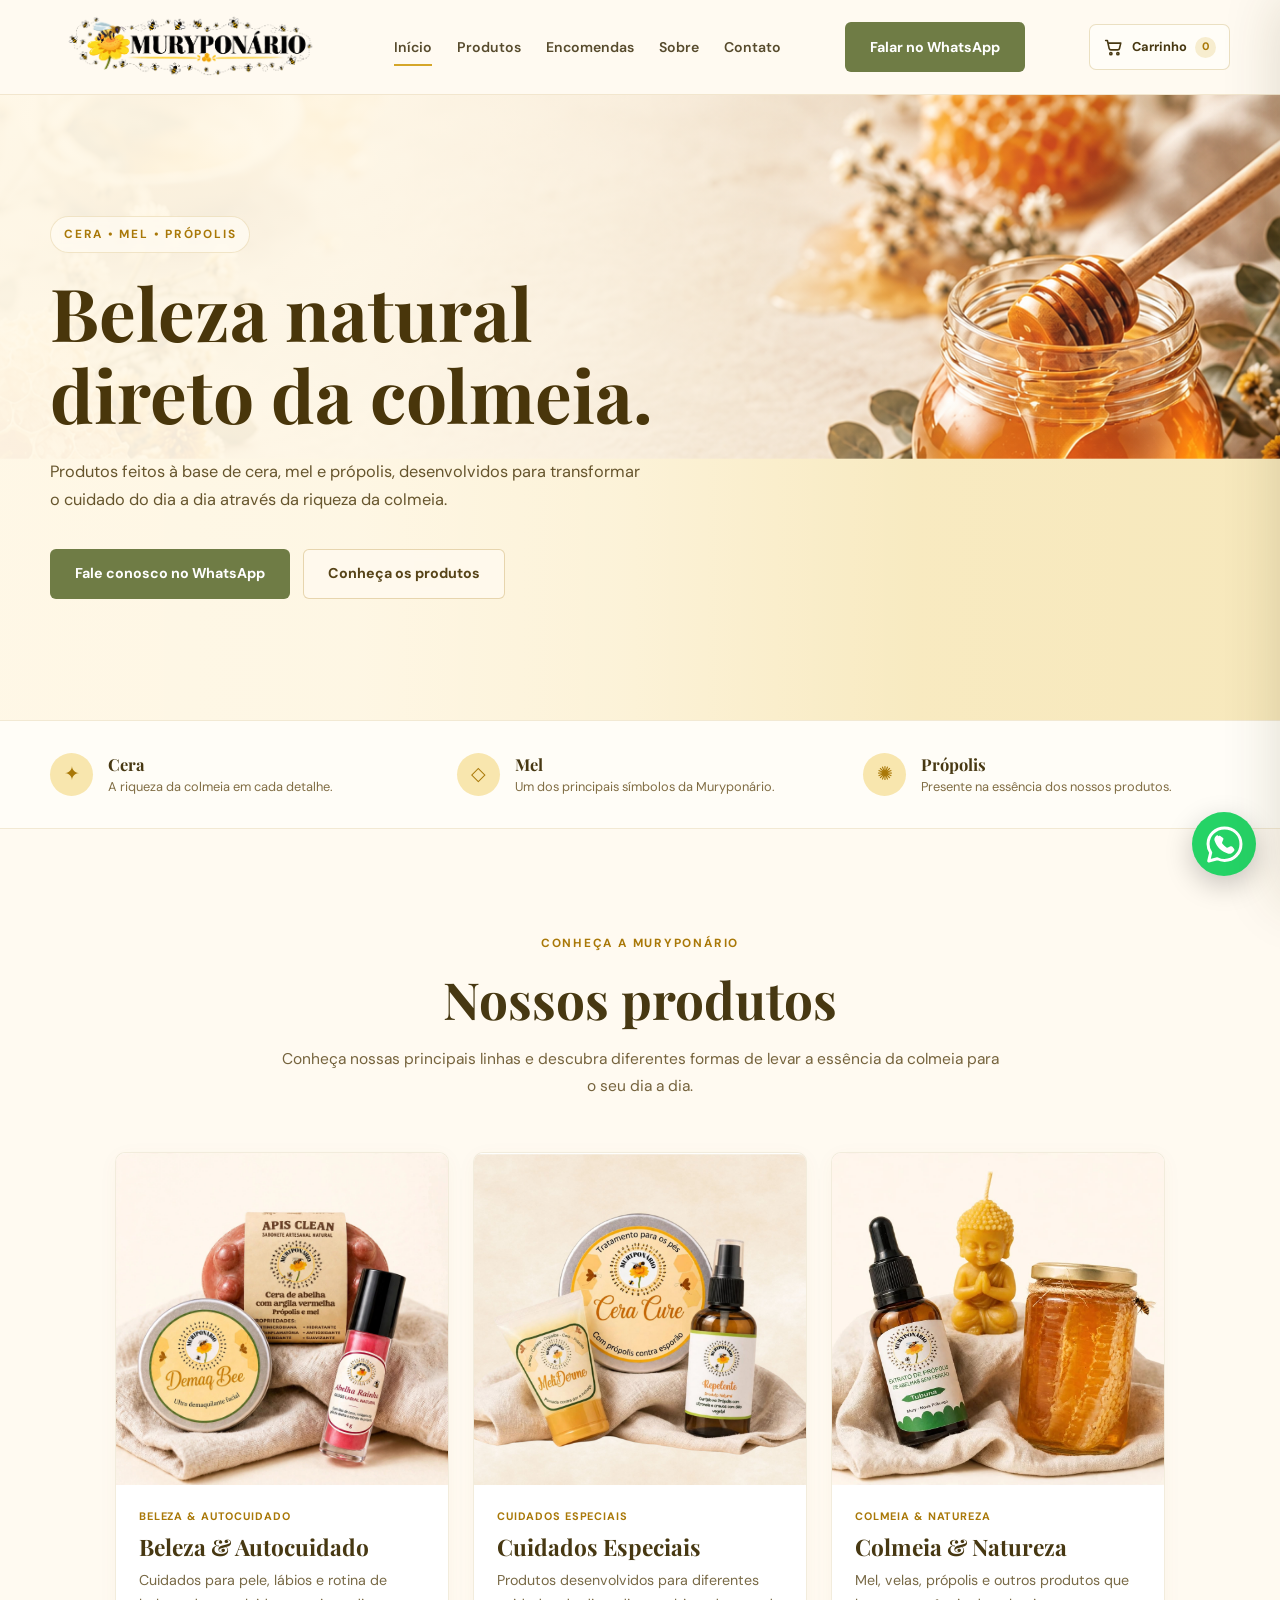
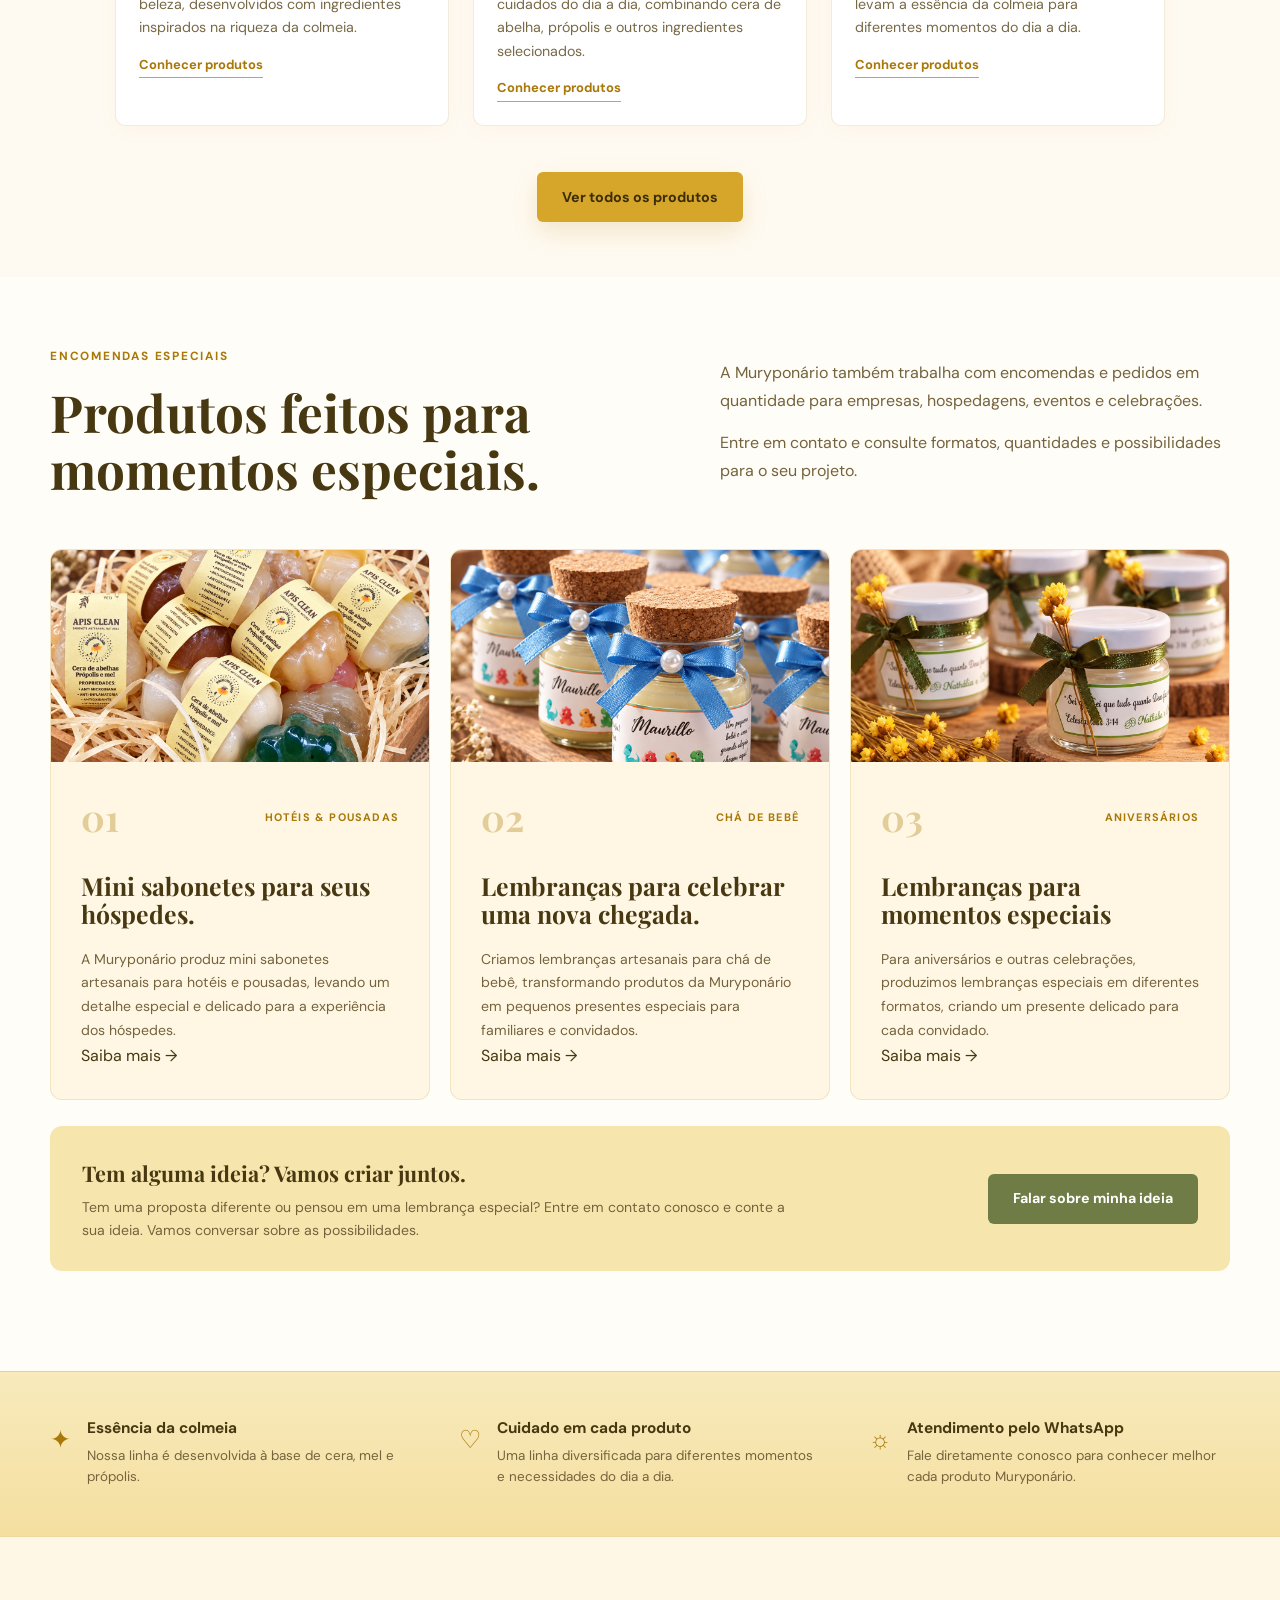
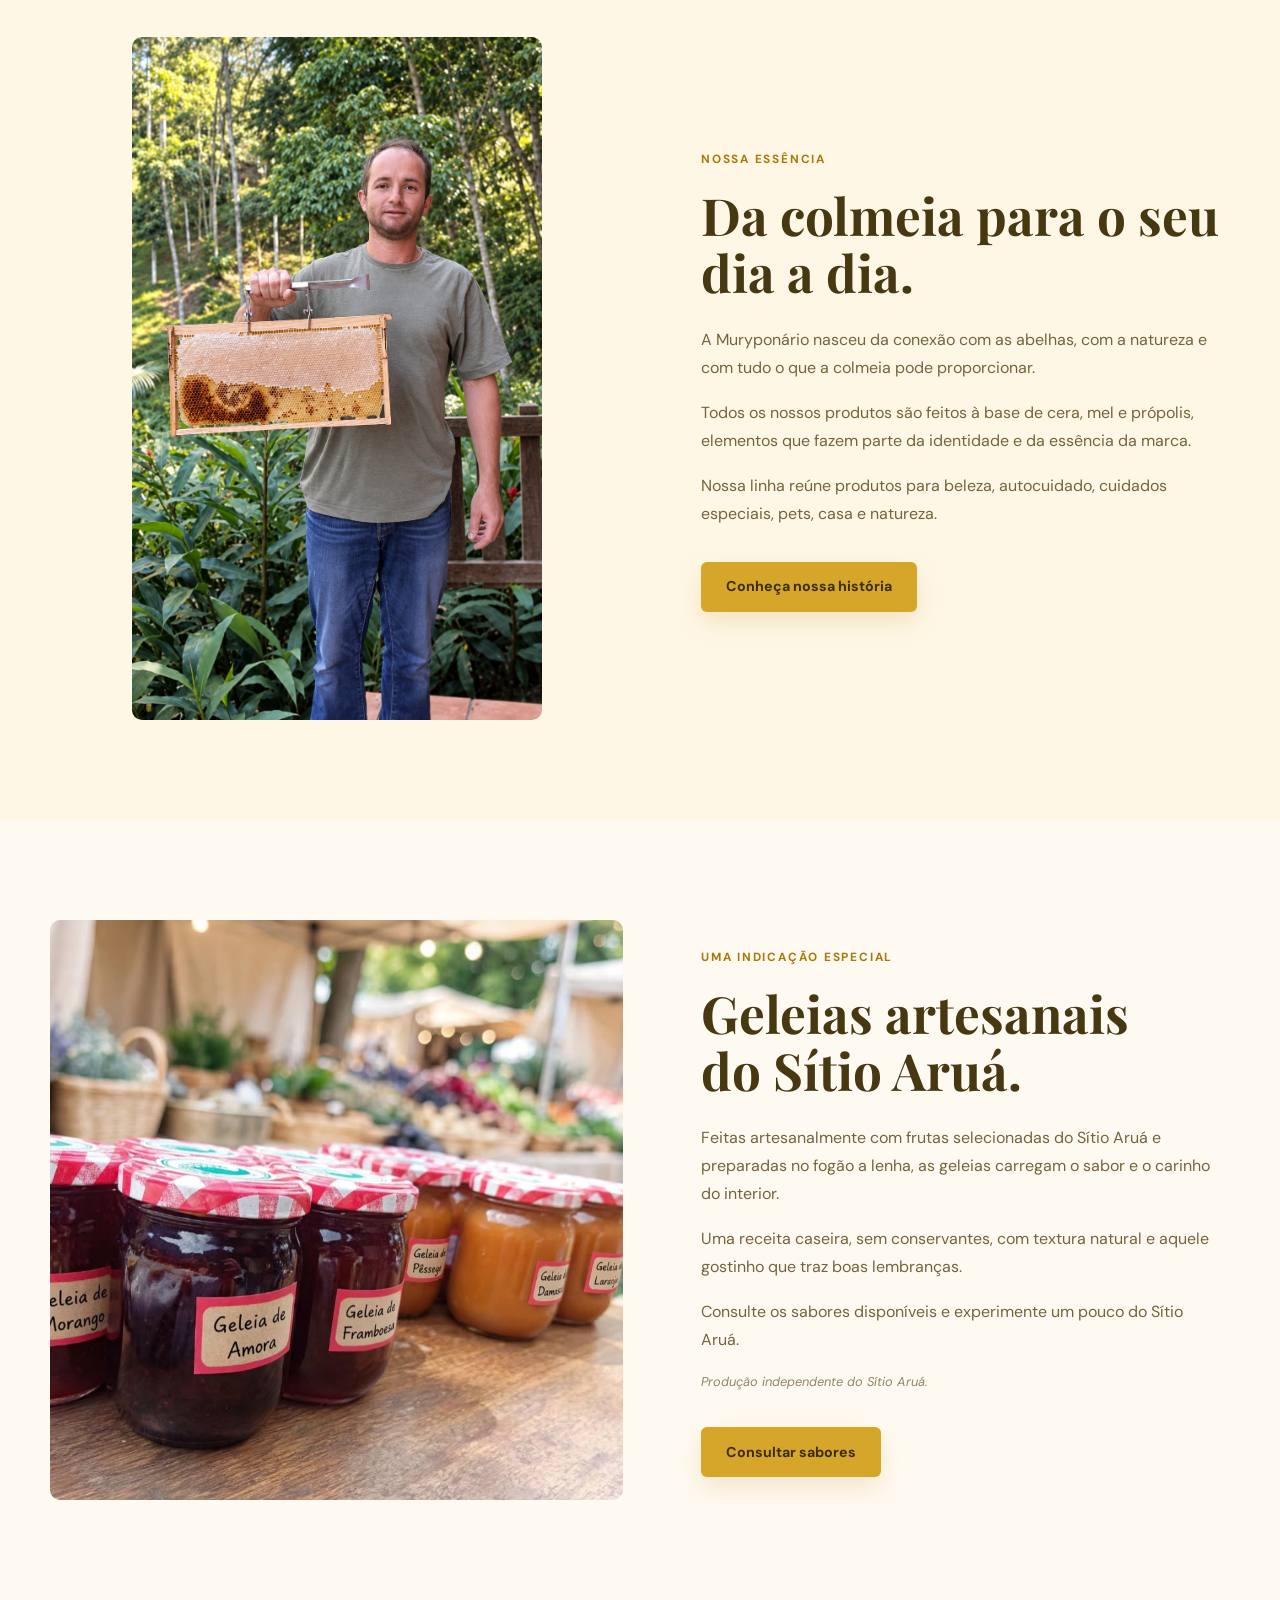
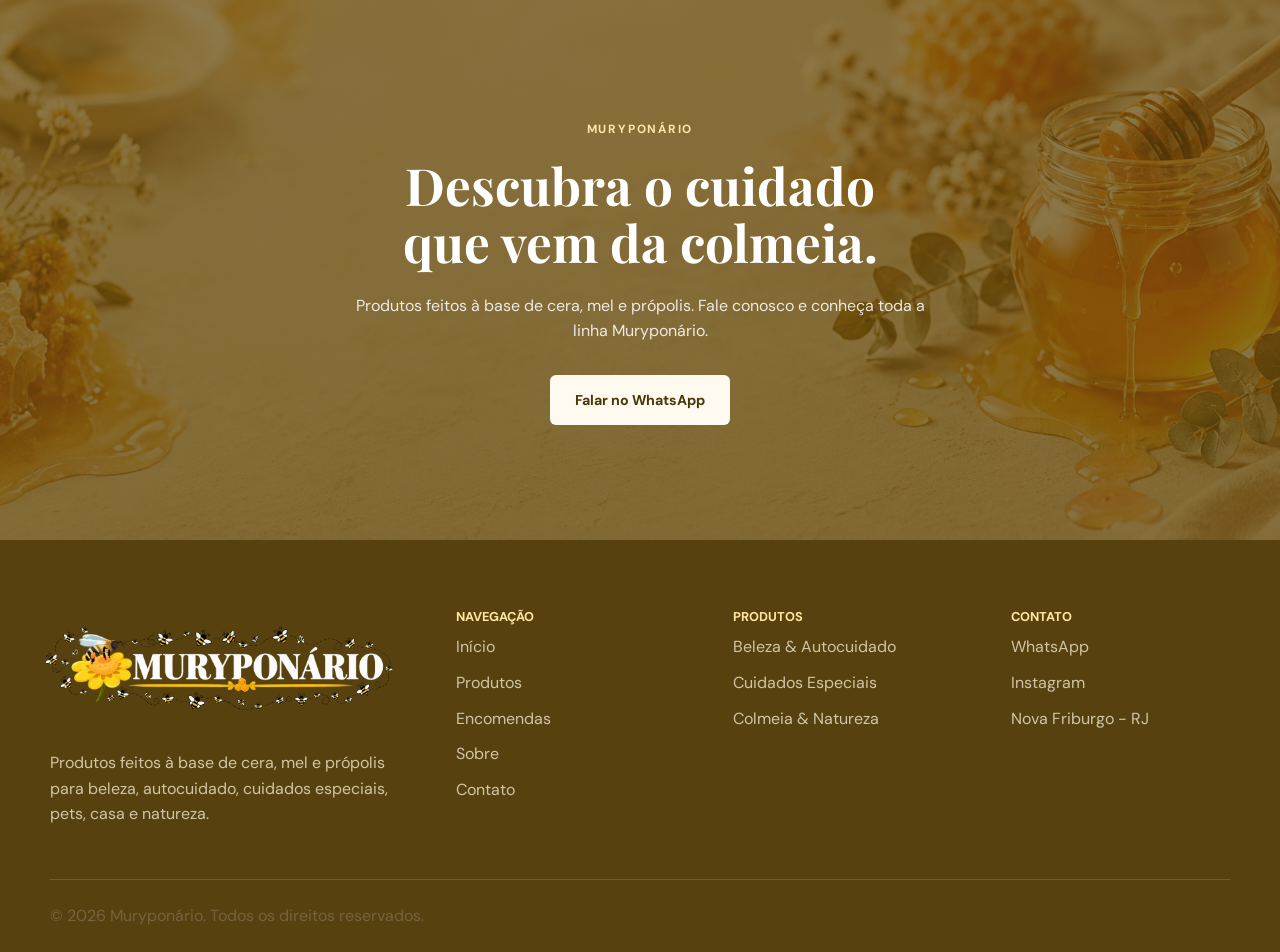
==== commit 2e28d956: "Adiciona hero mobile da home" ====
--- a/index.html
+++ b/index.html
@@ -72,17 +72,17 @@
 
   <meta
     property="og:url"
-    content="https://muryponario.com.br/"
+    content="https://muryponario.pages.dev/"
   >
 
   <meta
     property="og:image"
-    content="https://muryponario.com.br/imagens/muryponario-compartilhamento.jpg"
+    content="https://muryponario.pages.dev/imagens/muryponario-compartilhamento.jpg"
   >
 
   <meta
     property="og:image:secure_url"
-    content="https://muryponario.com.br/imagens/muryponario-compartilhamento.jpg"
+    content="https://muryponario.pages.dev/imagens/muryponario-compartilhamento.jpg"
   >
 
   <meta
@@ -117,7 +117,12 @@
 
   <meta
     name="twitter:image"
-    content="https://muryponario.com.br/imagens/muryponario-compartilhamento.jpg"
+    content="https://muryponario.pages.dev/imagens/muryponario-compartilhamento.jpg"
+  >
+
+  <meta
+    name="twitter:image:alt"
+    content="Muryponário - Beleza natural direto da colmeia"
   >
 
 
@@ -148,8 +153,1049 @@
 
   <link
     rel="stylesheet"
-    href="style.css"
-  >
+    href="style.css?v=20260910-2040"
+  >
+
+
+  <!-- =====================================
+       AJUSTES EXCLUSIVOS DO INDEX
+  ====================================== -->
+
+  <style>
+
+    .mobile-swipe-hint {
+      display: none;
+    }
+
+
+    /* =====================================
+       PICTURE DO HERO
+
+       No desktop ele ocupa exatamente
+       a mesma área da imagem antiga.
+    ====================================== */
+
+    .hero-picture {
+      position: absolute;
+      inset: 0;
+
+      width: 100%;
+      height: 100%;
+
+      display: block;
+    }
+
+
+    @media (max-width: 650px) {
+
+      body {
+        overflow-x: hidden;
+      }
+
+
+      /* =====================================
+         HEADER
+      ====================================== */
+
+      .header-container {
+        min-height: 72px;
+      }
+
+      .logo {
+        width: 180px;
+        max-height: 62px;
+      }
+
+      .menu-toggle {
+        width: 38px;
+        height: 38px;
+      }
+
+      .menu-toggle span {
+        width: 23px;
+        margin: 4px auto;
+      }
+
+      .nav.mobile-open {
+        top: 72px;
+
+        gap: 0;
+
+        padding:
+          14px 20px 18px;
+      }
+
+      .nav.mobile-open .nav-link {
+        width: 100%;
+
+        padding:
+          11px 0;
+
+        border-bottom:
+          1px solid rgba(166, 120, 8, 0.10);
+      }
+
+
+      /* =====================================
+         HERO MOBILE
+
+         AGORA USA:
+         hero-muryponario-mobile.png
+
+         A imagem mobile tem uma proporção
+         mais alta, portanto aparece maior
+         sem precisar cortar o pote.
+      ====================================== */
+
+      .hero {
+        min-height: 0;
+
+        display: block;
+
+        align-items: initial;
+
+        overflow: visible;
+
+        background: var(--cream);
+      }
+
+
+      .hero-picture {
+        position: relative;
+        inset: auto;
+
+        width: 100%;
+        height: auto;
+
+        display: block;
+      }
+
+
+      .hero-image {
+        position: relative;
+        inset: auto;
+
+        width: 100%;
+        height: auto;
+
+        display: block;
+
+        object-fit: contain;
+        object-position: center;
+
+        background: #f7e8bb;
+      }
+
+
+      .hero-overlay {
+        display: none;
+      }
+
+
+      .hero-content {
+        position: relative;
+
+        z-index: 2;
+
+        padding-top: 20px;
+        padding-bottom: 28px;
+
+        background: var(--cream);
+      }
+
+
+      .hero-text {
+        width: 100%;
+        max-width: none;
+
+        padding: 0;
+      }
+
+
+      .hero-eyebrow {
+        margin-bottom: 12px;
+
+        padding:
+          6px 11px;
+
+        font-size: 0.64rem;
+      }
+
+
+      .hero h1 {
+        max-width: 360px;
+
+        margin-bottom: 13px;
+
+        font-size:
+          clamp(
+            2.3rem,
+            10.5vw,
+            2.75rem
+          );
+
+        line-height: 1.02;
+      }
+
+
+      .hero-description {
+        max-width: 365px;
+
+        font-size: 0.87rem;
+
+        line-height: 1.55;
+      }
+
+
+      .hero-buttons {
+        flex-direction: column;
+        align-items: stretch;
+
+        gap: 8px;
+
+        margin-top: 18px;
+      }
+
+
+      .hero-buttons .btn {
+        width: 100%;
+
+        min-height: 44px;
+
+        padding:
+          0 15px;
+
+        font-size: 0.79rem;
+      }
+
+
+      /* =====================================
+         CERA / MEL / PRÓPOLIS
+      ====================================== */
+
+      .brand-formula {
+        padding:
+          22px 0;
+      }
+
+
+      .brand-formula-content {
+        grid-template-columns:
+          repeat(
+            3,
+            minmax(0, 1fr)
+          );
+
+        gap: 0;
+      }
+
+
+      .formula-item {
+        min-width: 0;
+
+        flex-direction: column;
+        justify-content: center;
+
+        gap: 7px;
+
+        padding:
+          0 9px;
+
+        text-align: center;
+      }
+
+
+      .formula-item:not(:last-child) {
+        border-right:
+          1px solid rgba(166, 120, 8, 0.14);
+      }
+
+
+      .formula-icon {
+        width: 34px;
+        height: 34px;
+
+        flex-basis: 34px;
+
+        font-size: 0.96rem;
+      }
+
+
+      .formula-item strong {
+        font-size: 0.92rem;
+      }
+
+
+      .formula-item span:last-child {
+        display: none;
+      }
+
+
+      /* =====================================
+         ESPAÇAMENTO GERAL
+      ====================================== */
+
+      .section {
+        padding:
+          52px 0;
+      }
+
+
+      .section-heading {
+        margin-bottom: 26px;
+      }
+
+
+      .section-heading .eyebrow {
+        margin-bottom: 10px;
+      }
+
+
+      .section-heading h2 {
+        margin-bottom: 12px;
+
+        font-size: 2.45rem;
+
+        line-height: 1.06;
+      }
+
+
+      .section-heading p {
+        max-width: 95%;
+
+        margin-left: auto;
+        margin-right: auto;
+
+        font-size: 0.9rem;
+
+        line-height: 1.6;
+      }
+
+
+      /* =====================================
+         DICA DE ARRASTAR
+      ====================================== */
+
+      .mobile-swipe-hint {
+        display: block;
+
+        margin:
+          -9px 0 14px;
+
+        color:
+          var(--gold-dark);
+
+        font-size: 0.7rem;
+        font-weight: 700;
+
+        letter-spacing: 0.07em;
+
+        text-align: right;
+        text-transform: uppercase;
+      }
+
+
+      /* =====================================
+         PRODUTOS
+      ====================================== */
+
+      .products-highlight {
+        padding-bottom: 44px;
+      }
+
+
+      .home-products-three {
+        display: flex;
+
+        grid-template-columns: none;
+
+        gap: 14px;
+
+        max-width: none;
+
+        margin: 0;
+
+        padding:
+          2px 10vw 12px 1px;
+
+        overflow-x: auto;
+        overflow-y: hidden;
+
+        scroll-snap-type:
+          x mandatory;
+
+        scroll-padding-left:
+          1px;
+
+        -webkit-overflow-scrolling:
+          touch;
+
+        scrollbar-width:
+          none;
+      }
+
+
+      .home-products-three::-webkit-scrollbar {
+        display: none;
+      }
+
+
+      .home-products-three .product-card {
+        flex:
+          0 0 83%;
+
+        scroll-snap-align:
+          start;
+
+        border-radius:
+          10px;
+      }
+
+
+      .home-products-three .product-image-wrapper {
+        height: 230px;
+
+        aspect-ratio:
+          auto;
+      }
+
+
+      .home-products-three .product-image {
+        width: 100%;
+        height: 100%;
+
+        object-fit: cover;
+      }
+
+
+      .home-products-three .product-info {
+        padding:
+          19px 18px 21px;
+      }
+
+
+      .home-products-three .product-category {
+        margin-bottom: 6px;
+
+        font-size: 0.61rem;
+      }
+
+
+      .home-products-three .product-info h3 {
+        margin-bottom: 8px;
+
+        font-size: 1.45rem;
+      }
+
+
+      .home-products-three .product-info p {
+        min-height: 0;
+
+        margin-bottom: 0;
+
+        font-size: 0.82rem;
+
+        line-height: 1.55;
+
+        display:
+          -webkit-box;
+
+        line-clamp:
+          3;
+
+        -webkit-line-clamp:
+          3;
+
+        -webkit-box-orient:
+          vertical;
+
+        overflow: hidden;
+      }
+
+
+      .home-products-three .product-link {
+        margin-top: 12px;
+
+        font-size: 0.77rem;
+      }
+
+
+      .products-highlight .section-button {
+        margin-top: 22px;
+      }
+
+
+      .products-highlight .section-button .btn {
+        width: 100%;
+
+        min-height: 48px;
+      }
+
+
+      /* =====================================
+         ENCOMENDAS
+      ====================================== */
+
+      .orders-section {
+        padding-top: 50px;
+        padding-bottom: 48px;
+      }
+
+
+      .orders-header {
+        gap: 14px;
+
+        margin-bottom: 26px;
+      }
+
+
+      .orders-header .eyebrow {
+        margin-bottom: 10px;
+      }
+
+
+      .orders-header h2 {
+        font-size: 2.5rem;
+
+        line-height: 1.06;
+      }
+
+
+      .orders-intro p {
+        margin-bottom: 9px;
+
+        font-size: 0.89rem;
+
+        line-height: 1.58;
+      }
+
+
+      .orders-grid {
+        display: flex;
+
+        grid-template-columns: none;
+
+        gap: 14px;
+
+        margin: 0;
+
+        padding:
+          2px 10vw 12px 1px;
+
+        overflow-x: auto;
+        overflow-y: hidden;
+
+        scroll-snap-type:
+          x mandatory;
+
+        scroll-padding-left:
+          1px;
+
+        -webkit-overflow-scrolling:
+          touch;
+
+        scrollbar-width:
+          none;
+      }
+
+
+      .orders-grid::-webkit-scrollbar {
+        display: none;
+      }
+
+
+      .order-card,
+      .order-card:last-child {
+        flex:
+          0 0 84%;
+
+        grid-column:
+          auto;
+
+        min-height: 0;
+
+        scroll-snap-align:
+          start;
+
+        border-radius:
+          10px;
+      }
+
+
+      .order-card-image-wrapper {
+        height: 205px;
+
+        aspect-ratio:
+          auto;
+      }
+
+
+      .order-card-image {
+        width: 100%;
+        height: 100%;
+
+        object-fit: cover;
+      }
+
+
+      .order-card-content {
+        padding:
+          19px 18px 21px;
+      }
+
+
+      .order-card-top {
+        margin-bottom: 15px;
+      }
+
+
+      .order-number {
+        font-size: 1.8rem;
+      }
+
+
+      .order-label {
+        font-size: 0.61rem;
+      }
+
+
+      .order-card h3 {
+        margin-bottom: 11px;
+
+        font-size: 1.5rem;
+
+        line-height: 1.08;
+      }
+
+
+      .order-card p {
+        font-size: 0.82rem;
+
+        line-height: 1.55;
+      }
+
+
+      .order-card-link {
+        margin-top: 12px;
+
+        font-size: 0.79rem;
+      }
+
+
+      .orders-cta {
+        margin-top: 22px;
+
+        gap: 16px;
+
+        padding:
+          22px 20px;
+
+        border-radius: 10px;
+      }
+
+
+      .orders-cta-text {
+        gap: 5px;
+      }
+
+
+      .orders-cta-text strong {
+        font-size: 1.22rem;
+
+        line-height: 1.25;
+      }
+
+
+      .orders-cta-text span {
+        font-size: 0.82rem;
+
+        line-height: 1.55;
+      }
+
+
+      .orders-cta .btn {
+        min-height: 48px;
+
+        font-size: 0.82rem;
+      }
+
+
+      /* =====================================
+         BENEFÍCIOS
+      ====================================== */
+
+      .benefits {
+        padding:
+          30px 0;
+      }
+
+
+      .benefits-grid {
+        gap: 20px;
+      }
+
+
+      .benefit-item {
+        gap: 12px;
+      }
+
+
+      .benefit-icon {
+        width: 30px;
+
+        font-size: 1.2rem;
+
+        text-align: center;
+      }
+
+
+      .benefit-item h3 {
+        margin-bottom: 3px;
+
+        font-size: 0.91rem;
+      }
+
+
+      .benefit-item p {
+        font-size: 0.78rem;
+
+        line-height: 1.5;
+      }
+
+
+      /* =====================================
+         SOBRE
+      ====================================== */
+
+      #sobre {
+        padding-top: 50px;
+        padding-bottom: 50px;
+      }
+
+
+      #sobre .about-grid {
+        display: flex;
+
+        flex-direction: column;
+
+        gap: 25px;
+      }
+
+
+      #sobre .about-content {
+        order: 1;
+
+        max-width: none;
+      }
+
+
+      #sobre .about-video-wrapper {
+        order: 2;
+
+        width: 100%;
+        max-width: 100%;
+
+        min-height: 0;
+
+        height: 265px;
+
+        margin: 0;
+
+        border-radius: 10px;
+      }
+
+
+      #sobre .about-video {
+        width: 100%;
+        height: 100%;
+
+        object-fit: cover;
+
+        object-position:
+          center;
+      }
+
+
+      #sobre .about-content .eyebrow {
+        margin-bottom: 10px;
+      }
+
+
+      #sobre .about-content h2 {
+        margin-bottom: 15px;
+
+        font-size: 2.45rem;
+
+        line-height: 1.06;
+      }
+
+
+      #sobre .about-content p {
+        margin-bottom: 11px;
+
+        font-size: 0.89rem;
+
+        line-height: 1.6;
+      }
+
+
+      #sobre .about-content .btn {
+        width: 100%;
+
+        min-height: 48px;
+
+        margin-top: 10px;
+      }
+
+
+      /* =====================================
+         SÍTIO ARUÁ
+      ====================================== */
+
+      .arua-section {
+        padding-top: 50px;
+        padding-bottom: 50px;
+      }
+
+
+      .arua-section .about-grid {
+        display: flex;
+
+        flex-direction: column;
+
+        gap: 24px;
+      }
+
+
+      .arua-section .about-content {
+        order: 1;
+
+        max-width: none;
+      }
+
+
+      .arua-section .about-image-wrapper {
+        order: 2;
+
+        width: 100%;
+
+        min-height: 0;
+
+        height: 270px;
+
+        margin: 0;
+
+        border-radius: 10px;
+      }
+
+
+      .arua-section .about-image {
+        width: 100%;
+        height: 100%;
+
+        object-fit: cover;
+
+        object-position:
+          center;
+      }
+
+
+      .arua-section .about-content .eyebrow {
+        margin-bottom: 10px;
+      }
+
+
+      .arua-section .about-content h2 {
+        margin-bottom: 15px;
+
+        font-size: 2.4rem;
+
+        line-height: 1.06;
+      }
+
+
+      .arua-section .about-content p {
+        margin-bottom: 10px;
+
+        font-size: 0.89rem;
+
+        line-height: 1.58;
+      }
+
+
+      .arua-section .about-content .btn {
+        width: 100%;
+
+        min-height: 48px;
+
+        margin-top: 9px;
+      }
+
+
+      /* =====================================
+         CTA FINAL
+      ====================================== */
+
+      .final-cta {
+        padding:
+          62px 0;
+      }
+
+
+      .final-cta .eyebrow {
+        margin-bottom: 12px;
+      }
+
+
+      .final-cta h2 {
+        margin-bottom: 14px;
+
+        font-size: 2.55rem;
+
+        line-height: 1.05;
+      }
+
+
+      .final-cta p {
+        max-width: 92%;
+
+        margin-bottom: 22px;
+
+        font-size: 0.9rem;
+
+        line-height: 1.6;
+      }
+
+
+      .final-cta .btn {
+        width:
+          min(
+            100%,
+            330px
+          );
+
+        min-height: 48px;
+      }
+
+
+      /* =====================================
+         FOOTER
+      ====================================== */
+
+      .footer {
+        padding:
+          40px 0 18px;
+      }
+
+
+      .footer-grid {
+        grid-template-columns:
+          repeat(
+            2,
+            minmax(0, 1fr)
+          );
+
+        gap:
+          26px 20px;
+
+        padding-bottom:
+          28px;
+      }
+
+
+      .footer-brand {
+        grid-column:
+          1 / -1;
+      }
+
+
+      .footer-logo {
+        width: 215px;
+
+        margin-left: -5px;
+        margin-bottom: 11px;
+      }
+
+
+      .footer-brand p {
+        max-width: 100%;
+
+        font-size: 0.77rem;
+
+        line-height: 1.52;
+      }
+
+
+      .footer-column {
+        gap: 7px;
+      }
+
+
+      .footer-column h3 {
+        margin-bottom: 3px;
+
+        font-size: 0.69rem;
+      }
+
+
+      .footer-column a,
+      .footer-column p {
+        font-size: 0.75rem;
+
+        line-height: 1.45;
+      }
+
+
+      .footer-column:last-child {
+        grid-column:
+          1 / -1;
+
+        flex-direction: row;
+        flex-wrap: wrap;
+        align-items: center;
+
+        gap:
+          8px 18px;
+      }
+
+
+      .footer-column:last-child h3 {
+        flex:
+          0 0 100%;
+      }
+
+
+      .footer-bottom {
+        padding-top: 17px;
+      }
+
+
+      .footer-bottom p {
+        font-size: 0.69rem;
+      }
+
+
+      /* =====================================
+         WHATSAPP FLUTUANTE
+      ====================================== */
+
+      .floating-whatsapp {
+        right: 14px;
+        bottom: 16px;
+
+        width: 50px;
+        height: 50px;
+      }
+
+
+      .floating-whatsapp svg {
+        width: 33px;
+        height: 33px;
+      }
+
+    }
+
+  </style>
 
 </head>
 
@@ -256,15 +1302,32 @@
 
     <!-- =====================================
          HERO
+
+         Desktop:
+         hero-muryponario.png
+
+         Mobile:
+         hero-muryponario-mobile.png
     ====================================== -->
 
     <section class="hero">
 
-      <img
-        src="imagens/hero-muryponario.png"
-        alt="Mel, favo de mel e flores representando a essência da Muryponário"
-        class="hero-image"
-      >
+
+      <picture class="hero-picture">
+
+        <source
+          media="(max-width: 650px)"
+          srcset="imagens/hero-muryponario-mobile.png"
+        >
+
+        <img
+          src="imagens/hero-muryponario.png"
+          alt="Mel, favo de mel e flores representando a essência da Muryponário"
+          class="hero-image"
+        >
+
+      </picture>
+
 
       <div class="hero-overlay"></div>
 
@@ -276,11 +1339,13 @@
           <span class="eyebrow hero-eyebrow">
             Cera • Mel • Própolis
           </span>
+
 
           <h1>
             Beleza natural<br>
             direto da colmeia.
           </h1>
+
 
           <p class="hero-description">
             Produtos feitos à base de cera, mel e própolis,
@@ -300,6 +1365,7 @@
               Fale conosco no WhatsApp
             </a>
 
+
             <a
               href="produtos.html"
               class="btn btn-secondary"
@@ -418,8 +1484,15 @@
         </div>
 
 
+        <p class="mobile-swipe-hint">
+          Deslize para ver mais →
+        </p>
+
+
         <div class="product-grid home-products home-products-three">
 
+
+          <!-- BELEZA & AUTOCUIDADO -->
 
           <article class="product-card">
 
@@ -463,6 +1536,8 @@
           </article>
 
 
+          <!-- CUIDADOS ESPECIAIS -->
+
           <article class="product-card">
 
             <div class="product-image-wrapper">
@@ -505,6 +1580,8 @@
           </article>
 
 
+          <!-- COLMEIA & NATUREZA -->
+
           <article class="product-card">
 
             <div class="product-image-wrapper">
@@ -610,8 +1687,15 @@
         </div>
 
 
+        <p class="mobile-swipe-hint">
+          Deslize para ver mais →
+        </p>
+
+
         <div class="orders-grid">
 
+
+          <!-- HOTÉIS -->
 
           <article class="order-card">
 
@@ -646,16 +1730,33 @@
                 Mini sabonetes para seus hóspedes.
               </h3>
 
+
               <p>
                 A Muryponário produz mini sabonetes artesanais
                 para hotéis e pousadas, levando um detalhe especial
                 e delicado para a experiência dos hóspedes.
               </p>
 
+
+              <a
+                href="#"
+                class="order-card-link js-whatsapp-order-detail"
+                data-order="Hotéis & Pousadas"
+                target="_blank"
+                rel="noopener noreferrer"
+              >
+                Saiba mais
+                <span aria-hidden="true">
+                  →
+                </span>
+              </a>
+
             </div>
 
           </article>
 
+
+          <!-- CHÁ DE BEBÊ -->
 
           <article class="order-card">
 
@@ -690,16 +1791,33 @@
                 Lembranças para celebrar uma nova chegada.
               </h3>
 
+
               <p>
                 Criamos lembranças artesanais para chá de bebê,
                 transformando produtos da Muryponário em pequenos
                 presentes especiais para familiares e convidados.
               </p>
 
+
+              <a
+                href="#"
+                class="order-card-link js-whatsapp-order-detail"
+                data-order="Chá de Bebê"
+                target="_blank"
+                rel="noopener noreferrer"
+              >
+                Saiba mais
+                <span aria-hidden="true">
+                  →
+                </span>
+              </a>
+
             </div>
 
           </article>
 
+
+          <!-- ANIVERSÁRIOS -->
 
           <article class="order-card">
 
@@ -731,8 +1849,9 @@
 
 
               <h3>
-                Lembranças para momentos especiais.
+                Lembranças para momentos especiais
               </h3>
+
 
               <p>
                 Para aniversários e outras celebrações,
@@ -740,12 +1859,28 @@
                 criando um presente delicado para cada convidado.
               </p>
 
+
+              <a
+                href="#"
+                class="order-card-link js-whatsapp-order-detail"
+                data-order="Aniversários"
+                target="_blank"
+                rel="noopener noreferrer"
+              >
+                Saiba mais
+                <span aria-hidden="true">
+                  →
+                </span>
+              </a>
+
             </div>
 
           </article>
 
         </div>
 
+
+        <!-- CTA OUTRAS IDEIAS -->
 
         <div class="orders-cta">
 
@@ -859,7 +1994,7 @@
 
 
     <!-- =====================================
-         SOBRE
+         SOBRE / VÍDEO
     ====================================== -->
 
     <section
@@ -888,6 +2023,8 @@
               type="video/mp4"
             >
 
+            Seu navegador não suporta vídeos em HTML5.
+
           </video>
 
         </div>
@@ -898,11 +2035,13 @@
           <span class="eyebrow">
             Nossa essência
           </span>
+
 
           <h2>
             Da colmeia para
             o seu dia a dia.
           </h2>
+
 
           <p>
             A Muryponário nasceu da conexão com as abelhas,
@@ -910,11 +2049,13 @@
             pode proporcionar.
           </p>
 
+
           <p>
             Todos os nossos produtos são feitos à base
             de cera, mel e própolis, elementos que fazem
             parte da identidade e da essência da marca.
           </p>
+
 
           <p>
             Nossa linha reúne produtos para beleza,
@@ -945,6 +2086,7 @@
 
       <div class="container about-grid">
 
+
         <div class="about-image-wrapper">
 
           <img
@@ -963,10 +2105,12 @@
             Uma indicação especial
           </span>
 
+
           <h2>
             Geleias artesanais<br>
             do Sítio Aruá.
           </h2>
+
 
           <p>
             Feitas artesanalmente com frutas selecionadas
@@ -974,16 +2118,19 @@
             as geleias carregam o sabor e o carinho do interior.
           </p>
 
+
           <p>
             Uma receita caseira, sem conservantes,
             com textura natural e aquele gostinho
             que traz boas lembranças.
           </p>
 
+
           <p>
             Consulte os sabores disponíveis e experimente
             um pouco do Sítio Aruá.
           </p>
+
 
           <p class="arua-disclaimer">
             Produção independente do Sítio Aruá.
@@ -1056,6 +2203,7 @@
 
     <div class="container footer-grid">
 
+
       <div class="footer-brand">
 
         <img
@@ -1079,11 +2227,25 @@
           Navegação
         </h3>
 
-        <a href="index.html">Início</a>
-        <a href="produtos.html">Produtos</a>
-        <a href="#encomendas">Encomendas</a>
-        <a href="sobre.html">Sobre</a>
-        <a href="contato.html">Contato</a>
+        <a href="index.html">
+          Início
+        </a>
+
+        <a href="produtos.html">
+          Produtos
+        </a>
+
+        <a href="#encomendas">
+          Encomendas
+        </a>
+
+        <a href="sobre.html">
+          Sobre
+        </a>
+
+        <a href="contato.html">
+          Contato
+        </a>
 
       </div>
 
@@ -1186,6 +2348,10 @@
   </a>
 
 
+  <!-- =====================================
+       JAVASCRIPT
+  ====================================== -->
+
   <script src="script.js"></script>
 
 
